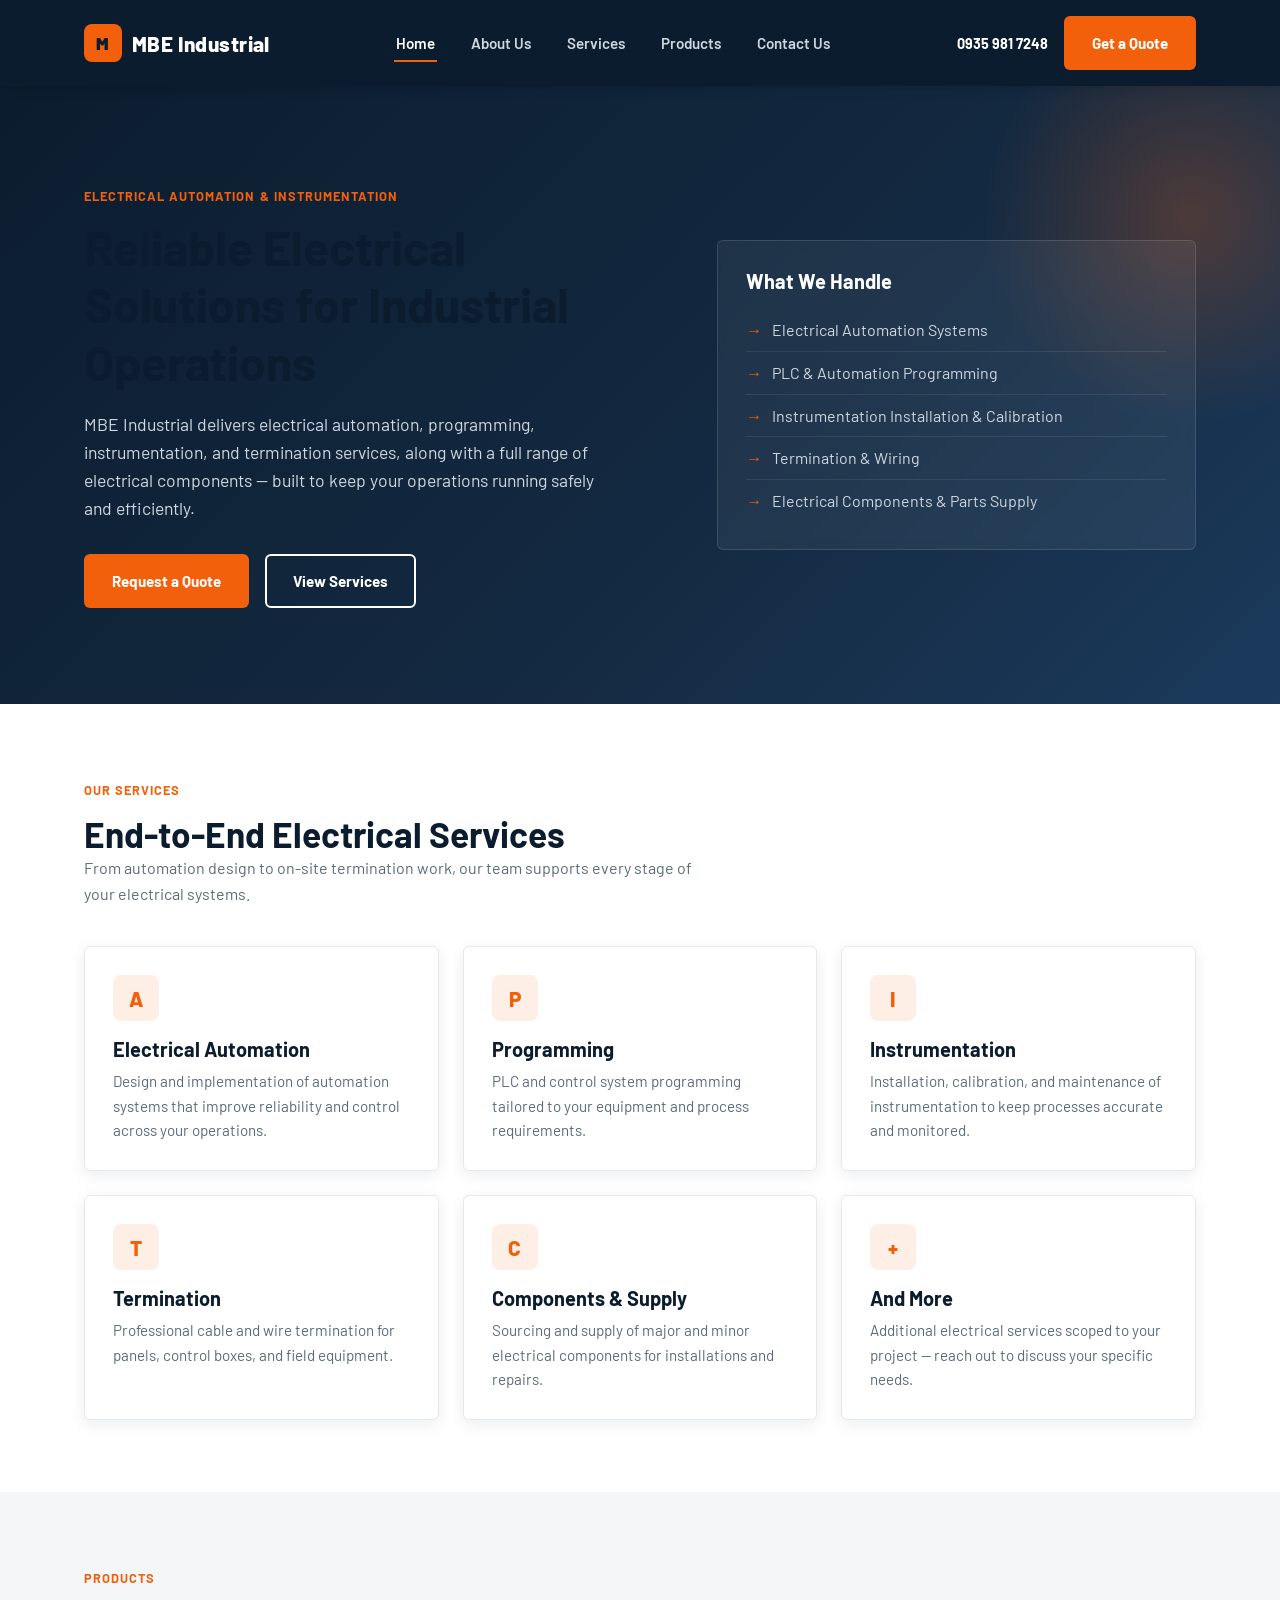
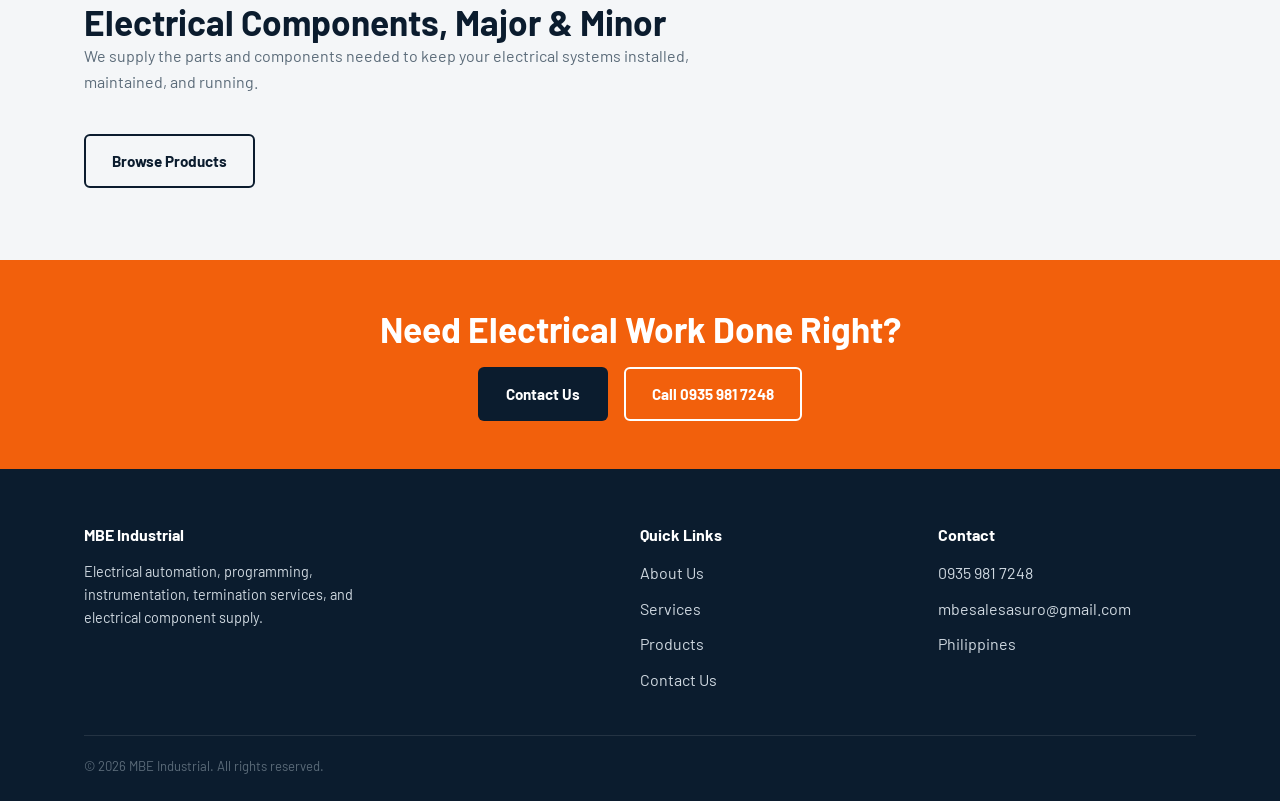
==== index.html @ 0e1dbdff "Initial MBE Industrial site: Home, About, Services, Products, Contact Co-Authored-By: Claude Sonnet " ====
<!DOCTYPE html>
<html lang="en">
<head>
<meta charset="UTF-8" />
<meta name="viewport" content="width=device-width, initial-scale=1.0" />
<title>MBE Industrial | Electrical Automation, Instrumentation &amp; Components</title>
<meta name="description" content="MBE Industrial provides electrical automation, programming, instrumentation, and termination services, plus major and minor electrical components." />
<link rel="preconnect" href="https://fonts.googleapis.com">
<link rel="preconnect" href="https://fonts.gstatic.com" crossorigin>
<link href="https://fonts.googleapis.com/css2?family=Barlow:wght@400;600;700;800&display=swap" rel="stylesheet">
<link rel="stylesheet" href="css/style.css" />
</head>
<body>

<header class="site-header">
  <nav class="nav container">
    <a href="index.html" class="brand">
      <span class="brand__mark">M</span>
      MBE Industrial
    </a>
    <ul class="nav__links">
      <li><a href="index.html">Home</a></li>
      <li><a href="about.html">About Us</a></li>
      <li><a href="services.html">Services</a></li>
      <li><a href="products.html">Products</a></li>
      <li><a href="contact.html">Contact Us</a></li>
    </ul>
    <div class="nav__cta">
      <a href="tel:+639359817248" class="nav__phone">0935 981 7248</a>
      <a href="contact.html" class="btn btn--primary">Get a Quote</a>
      <button class="nav__toggle" aria-label="Toggle menu">
        <span></span><span></span><span></span>
      </button>
    </div>
  </nav>
</header>

<section class="hero">
  <div class="container hero__grid">
    <div>
      <span class="eyebrow">Electrical Automation &amp; Instrumentation</span>
      <h1>Reliable Electrical Solutions for Industrial Operations</h1>
      <p class="lead">MBE Industrial delivers electrical automation, programming, instrumentation, and termination services, along with a full range of electrical components &mdash; built to keep your operations running safely and efficiently.</p>
      <div class="btn-row">
        <a href="contact.html" class="btn btn--primary">Request a Quote</a>
        <a href="services.html" class="btn btn--outline">View Services</a>
      </div>
    </div>
    <div class="hero__panel">
      <h3>What We Handle</h3>
      <ul>
        <li>Electrical Automation Systems</li>
        <li>PLC &amp; Automation Programming</li>
        <li>Instrumentation Installation &amp; Calibration</li>
        <li>Termination &amp; Wiring</li>
        <li>Electrical Components &amp; Parts Supply</li>
      </ul>
    </div>
  </div>
</section>

<section class="section">
  <div class="container">
    <div class="section-head">
      <span class="eyebrow">Our Services</span>
      <h2>End-to-End Electrical Services</h2>
      <p>From automation design to on-site termination work, our team supports every stage of your electrical systems.</p>
    </div>
    <div class="grid grid--3">
      <div class="card">
        <div class="card__icon">A</div>
        <h3>Electrical Automation</h3>
        <p>Design and implementation of automation systems that improve reliability and control across your operations.</p>
      </div>
      <div class="card">
        <div class="card__icon">P</div>
        <h3>Programming</h3>
        <p>PLC and control system programming tailored to your equipment and process requirements.</p>
      </div>
      <div class="card">
        <div class="card__icon">I</div>
        <h3>Instrumentation</h3>
        <p>Installation, calibration, and maintenance of instrumentation to keep processes accurate and monitored.</p>
      </div>
      <div class="card">
        <div class="card__icon">T</div>
        <h3>Termination</h3>
        <p>Professional cable and wire termination for panels, control boxes, and field equipment.</p>
      </div>
      <div class="card">
        <div class="card__icon">C</div>
        <h3>Components &amp; Supply</h3>
        <p>Sourcing and supply of major and minor electrical components for installations and repairs.</p>
      </div>
      <div class="card">
        <div class="card__icon">+</div>
        <h3>And More</h3>
        <p>Additional electrical services scoped to your project &mdash; reach out to discuss your specific needs.</p>
      </div>
    </div>
  </div>
</section>

<section class="section section--muted">
  <div class="container">
    <div class="section-head">
      <span class="eyebrow">Products</span>
      <h2>Electrical Components, Major &amp; Minor</h2>
      <p>We supply the parts and components needed to keep your electrical systems installed, maintained, and running.</p>
    </div>
    <div class="btn-row">
      <a href="products.html" class="btn btn--outline-dark">Browse Products</a>
    </div>
  </div>
</section>

<section class="cta-band">
  <div class="container">
    <h2>Need Electrical Work Done Right?</h2>
    <div class="btn-row">
      <a href="contact.html" class="btn" style="background:var(--navy); color:#fff;">Contact Us</a>
      <a href="tel:+639359817248" class="btn btn--outline">Call 0935 981 7248</a>
    </div>
  </div>
</section>

<footer class="site-footer">
  <div class="container">
    <div class="footer-grid">
      <div>
        <h4>MBE Industrial</h4>
        <p>Electrical automation, programming, instrumentation, termination services, and electrical component supply.</p>
      </div>
      <div>
        <h4>Quick Links</h4>
        <ul>
          <li><a href="about.html">About Us</a></li>
          <li><a href="services.html">Services</a></li>
          <li><a href="products.html">Products</a></li>
          <li><a href="contact.html">Contact Us</a></li>
        </ul>
      </div>
      <div>
        <h4>Contact</h4>
        <ul>
          <li><a href="tel:+639359817248">0935 981 7248</a></li>
          <li><a href="mailto:mbesalesasuro@gmail.com">mbesalesasuro@gmail.com</a></li>
          <li><span>Philippines</span></li>
        </ul>
      </div>
    </div>
    <div class="footer-bottom">
      <span>&copy; <span id="year"></span> MBE Industrial. All rights reserved.</span>
    </div>
  </div>
</footer>

<script src="js/script.js"></script>
</body>
</html>
---- css/style.css ----
/* ============================
   MBE Industrial — Stylesheet
   ============================ */

:root {
  --navy: #0b1c2e;
  --navy-light: #142a42;
  --steel: #5b6b79;
  --steel-light: #cfd8e0;
  --orange: #f2600c;
  --orange-dark: #cc4e05;
  --white: #ffffff;
  --off-white: #f4f6f8;
  --text: #1c2b39;
  --text-muted: #5b6b79;
  --radius: 6px;
  --max-width: 1160px;
  --shadow: 0 4px 16px rgba(11, 28, 46, 0.08);
}

* {
  box-sizing: border-box;
  margin: 0;
  padding: 0;
}

html {
  scroll-behavior: smooth;
}

body {
  font-family: "Barlow", "Segoe UI", Roboto, Helvetica, Arial, sans-serif;
  color: var(--text);
  background: var(--white);
  line-height: 1.6;
}

img {
  max-width: 100%;
  display: block;
}

a {
  color: inherit;
  text-decoration: none;
}

ul {
  list-style: none;
}

.container {
  max-width: var(--max-width);
  margin: 0 auto;
  padding: 0 24px;
}

h1, h2, h3, h4 {
  font-weight: 700;
  line-height: 1.2;
  color: var(--navy);
}

h1 { font-size: clamp(2rem, 4vw, 3rem); }
h2 { font-size: clamp(1.6rem, 3vw, 2.2rem); }
h3 { font-size: 1.25rem; }

.eyebrow {
  display: inline-block;
  color: var(--orange);
  font-weight: 700;
  letter-spacing: 0.08em;
  text-transform: uppercase;
  font-size: 0.8rem;
  margin-bottom: 12px;
}

.section {
  padding: 72px 0;
}

.section--muted {
  background: var(--off-white);
}

.section--navy {
  background: var(--navy);
  color: var(--steel-light);
}

.section--navy h2 {
  color: var(--white);
}

.section-head {
  max-width: 640px;
  margin-bottom: 40px;
}

.section-head p {
  color: var(--text-muted);
}

/* Buttons */
.btn {
  display: inline-flex;
  align-items: center;
  gap: 8px;
  padding: 13px 26px;
  border-radius: var(--radius);
  font-weight: 700;
  font-size: 0.95rem;
  border: 2px solid transparent;
  cursor: pointer;
  transition: transform 0.15s ease, background 0.15s ease, color 0.15s ease, border-color 0.15s ease;
}

.btn:hover {
  transform: translateY(-2px);
}

.btn--primary {
  background: var(--orange);
  color: var(--white);
}

.btn--primary:hover {
  background: var(--orange-dark);
}

.btn--outline {
  background: transparent;
  border-color: var(--white);
  color: var(--white);
}

.btn--outline:hover {
  background: var(--white);
  color: var(--navy);
}

.btn--outline-dark {
  background: transparent;
  border-color: var(--navy);
  color: var(--navy);
}

.btn--outline-dark:hover {
  background: var(--navy);
  color: var(--white);
}

.btn-row {
  display: flex;
  gap: 16px;
  flex-wrap: wrap;
}

/* Header */
.site-header {
  position: sticky;
  top: 0;
  z-index: 100;
  background: var(--navy);
  box-shadow: 0 2px 10px rgba(0,0,0,0.15);
}

.nav {
  display: flex;
  align-items: center;
  justify-content: space-between;
  padding: 16px 24px;
}

.brand {
  display: flex;
  align-items: center;
  gap: 10px;
  color: var(--white);
  font-weight: 800;
  font-size: 1.3rem;
  letter-spacing: 0.02em;
}

.brand__mark {
  width: 38px;
  height: 38px;
  border-radius: 8px;
  background: var(--orange);
  display: flex;
  align-items: center;
  justify-content: center;
  color: var(--navy);
  font-weight: 900;
  font-size: 1.1rem;
}

.nav__links {
  display: flex;
  gap: 32px;
  align-items: center;
}

.nav__links a {
  color: var(--steel-light);
  font-weight: 600;
  font-size: 0.95rem;
  padding: 8px 2px;
  border-bottom: 2px solid transparent;
  transition: color 0.15s ease, border-color 0.15s ease;
}

.nav__links a:hover,
.nav__links a.is-active {
  color: var(--white);
  border-color: var(--orange);
}

.nav__cta {
  display: flex;
  align-items: center;
  gap: 16px;
}

.nav__phone {
  display: flex;
  align-items: center;
  gap: 8px;
  color: var(--white);
  font-weight: 700;
  font-size: 0.9rem;
}

.nav__toggle {
  display: none;
  flex-direction: column;
  gap: 5px;
  background: none;
  border: none;
  cursor: pointer;
  padding: 6px;
}

.nav__toggle span {
  width: 24px;
  height: 2px;
  background: var(--white);
}

/* Hero */
.hero {
  background: linear-gradient(135deg, var(--navy) 0%, var(--navy-light) 60%, #1b3a5c 100%);
  color: var(--white);
  padding: 96px 0;
  position: relative;
  overflow: hidden;
}

.hero::after {
  content: "";
  position: absolute;
  right: -120px;
  top: -80px;
  width: 420px;
  height: 420px;
  border-radius: 50%;
  background: radial-gradient(circle, rgba(242,96,12,0.25) 0%, rgba(242,96,12,0) 70%);
}

.hero__grid {
  display: grid;
  grid-template-columns: 1.1fr 0.9fr;
  gap: 48px;
  align-items: center;
  position: relative;
  z-index: 1;
}

.hero p.lead {
  color: var(--steel-light);
  font-size: 1.1rem;
  max-width: 520px;
  margin: 18px 0 32px;
}

.hero__panel {
  background: rgba(255,255,255,0.06);
  border: 1px solid rgba(255,255,255,0.12);
  border-radius: var(--radius);
  padding: 28px;
  backdrop-filter: blur(4px);
}

.hero__panel h3 {
  color: var(--white);
  margin-bottom: 16px;
}

.hero__panel ul li {
  display: flex;
  align-items: baseline;
  gap: 10px;
  padding: 8px 0;
  border-bottom: 1px solid rgba(255,255,255,0.08);
  color: var(--steel-light);
}

.hero__panel ul li:last-child {
  border-bottom: none;
}

.hero__panel ul li::before {
  content: "\2192";
  color: var(--orange);
  font-weight: 700;
}

/* Cards */
.grid {
  display: grid;
  gap: 24px;
}

.grid--3 {
  grid-template-columns: repeat(3, 1fr);
}

.grid--2 {
  grid-template-columns: repeat(2, 1fr);
}

.card {
  background: var(--white);
  border: 1px solid #e4e9ee;
  border-radius: var(--radius);
  padding: 28px;
  box-shadow: var(--shadow);
  transition: transform 0.15s ease, box-shadow 0.15s ease;
}

.card:hover {
  transform: translateY(-4px);
  box-shadow: 0 10px 24px rgba(11,28,46,0.12);
}

.card__icon {
  width: 46px;
  height: 46px;
  border-radius: 8px;
  background: rgba(242,96,12,0.1);
  color: var(--orange);
  display: flex;
  align-items: center;
  justify-content: center;
  font-size: 1.3rem;
  margin-bottom: 16px;
  font-weight: 800;
}

.card p {
  color: var(--text-muted);
  font-size: 0.95rem;
  margin-top: 8px;
}

/* Page header (interior pages) */
.page-header {
  background: var(--navy);
  color: var(--white);
  padding: 64px 0 48px;
}

.page-header p {
  color: var(--steel-light);
  max-width: 620px;
  margin-top: 12px;
}

.breadcrumb {
  color: var(--steel-light);
  font-size: 0.85rem;
  margin-bottom: 14px;
}

.breadcrumb span {
  color: var(--orange);
}

/* About page */
.stats {
  display: grid;
  grid-template-columns: repeat(4, 1fr);
  gap: 20px;
  margin-top: 40px;
}

.stat {
  text-align: center;
  padding: 20px 12px;
  background: var(--white);
  border-radius: var(--radius);
  border: 1px solid #e4e9ee;
}

.stat strong {
  display: block;
  font-size: 1.8rem;
  color: var(--orange);
}

.stat span {
  color: var(--text-muted);
  font-size: 0.85rem;
}

.values-list li {
  display: flex;
  gap: 14px;
  padding: 16px 0;
  border-bottom: 1px solid #e4e9ee;
}

.values-list li:last-child {
  border-bottom: none;
}

.values-list .num {
  color: var(--orange);
  font-weight: 800;
  font-size: 1.1rem;
  min-width: 32px;
}

/* Products */
.product-list li {
  padding: 12px 0 12px 28px;
  position: relative;
  border-bottom: 1px solid #e4e9ee;
  color: var(--text);
}

.product-list li:last-child {
  border-bottom: none;
}

.product-list li::before {
  content: "\2713";
  position: absolute;
  left: 0;
  color: var(--orange);
  font-weight: 800;
}

/* Contact */
.contact-grid {
  display: grid;
  grid-template-columns: 1fr 1fr;
  gap: 32px;
}

.contact-card {
  background: var(--white);
  border: 1px solid #e4e9ee;
  border-radius: var(--radius);
  padding: 32px;
  box-shadow: var(--shadow);
}

.contact-item {
  display: flex;
  gap: 16px;
  align-items: flex-start;
  padding: 18px 0;
  border-bottom: 1px solid #e4e9ee;
}

.contact-item:last-child {
  border-bottom: none;
}

.contact-item__icon {
  width: 42px;
  height: 42px;
  border-radius: 8px;
  background: rgba(242,96,12,0.1);
  color: var(--orange);
  display: flex;
  align-items: center;
  justify-content: center;
  font-weight: 800;
  flex-shrink: 0;
}

.contact-item strong {
  display: block;
  color: var(--navy);
  font-size: 0.95rem;
}

.contact-item a,
.contact-item span {
  color: var(--text-muted);
  font-size: 0.95rem;
}

.contact-item a:hover {
  color: var(--orange);
}

/* CTA band */
.cta-band {
  background: var(--orange);
  color: var(--white);
  padding: 48px 0;
  text-align: center;
}

.cta-band h2 {
  color: var(--white);
  margin-bottom: 16px;
}

.cta-band .btn-row {
  justify-content: center;
}

.cta-band .btn--outline {
  border-color: var(--white);
}

/* Footer */
.site-footer {
  background: var(--navy);
  color: var(--steel-light);
  padding: 56px 0 24px;
}

.footer-grid {
  display: grid;
  grid-template-columns: 2fr 1fr 1fr;
  gap: 40px;
  padding-bottom: 32px;
  border-bottom: 1px solid rgba(255,255,255,0.1);
}

.footer-grid h4 {
  color: var(--white);
  margin-bottom: 16px;
  font-size: 1rem;
}

.footer-grid p {
  font-size: 0.9rem;
  max-width: 320px;
}

.footer-grid ul li {
  margin-bottom: 10px;
}

.footer-grid ul li a:hover {
  color: var(--orange);
}

.footer-bottom {
  padding-top: 20px;
  display: flex;
  justify-content: space-between;
  flex-wrap: wrap;
  gap: 8px;
  font-size: 0.82rem;
  color: var(--steel);
}

/* Responsive */
@media (max-width: 900px) {
  .hero__grid,
  .contact-grid {
    grid-template-columns: 1fr;
  }

  .grid--3 {
    grid-template-columns: repeat(2, 1fr);
  }

  .footer-grid {
    grid-template-columns: 1fr;
  }

  .stats {
    grid-template-columns: repeat(2, 1fr);
  }
}

@media (max-width: 720px) {
  .nav__links,
  .nav__cta .nav__phone {
    display: none;
  }

  .nav__links.is-open {
    display: flex;
    flex-direction: column;
    position: absolute;
    top: 100%;
    left: 0;
    right: 0;
    background: var(--navy);
    padding: 20px 24px;
    gap: 16px;
    box-shadow: 0 8px 16px rgba(0,0,0,0.2);
  }

  .nav__toggle {
    display: flex;
  }

  .grid--3 {
    grid-template-columns: 1fr;
  }

  .stats {
    grid-template-columns: repeat(2, 1fr);
  }
}
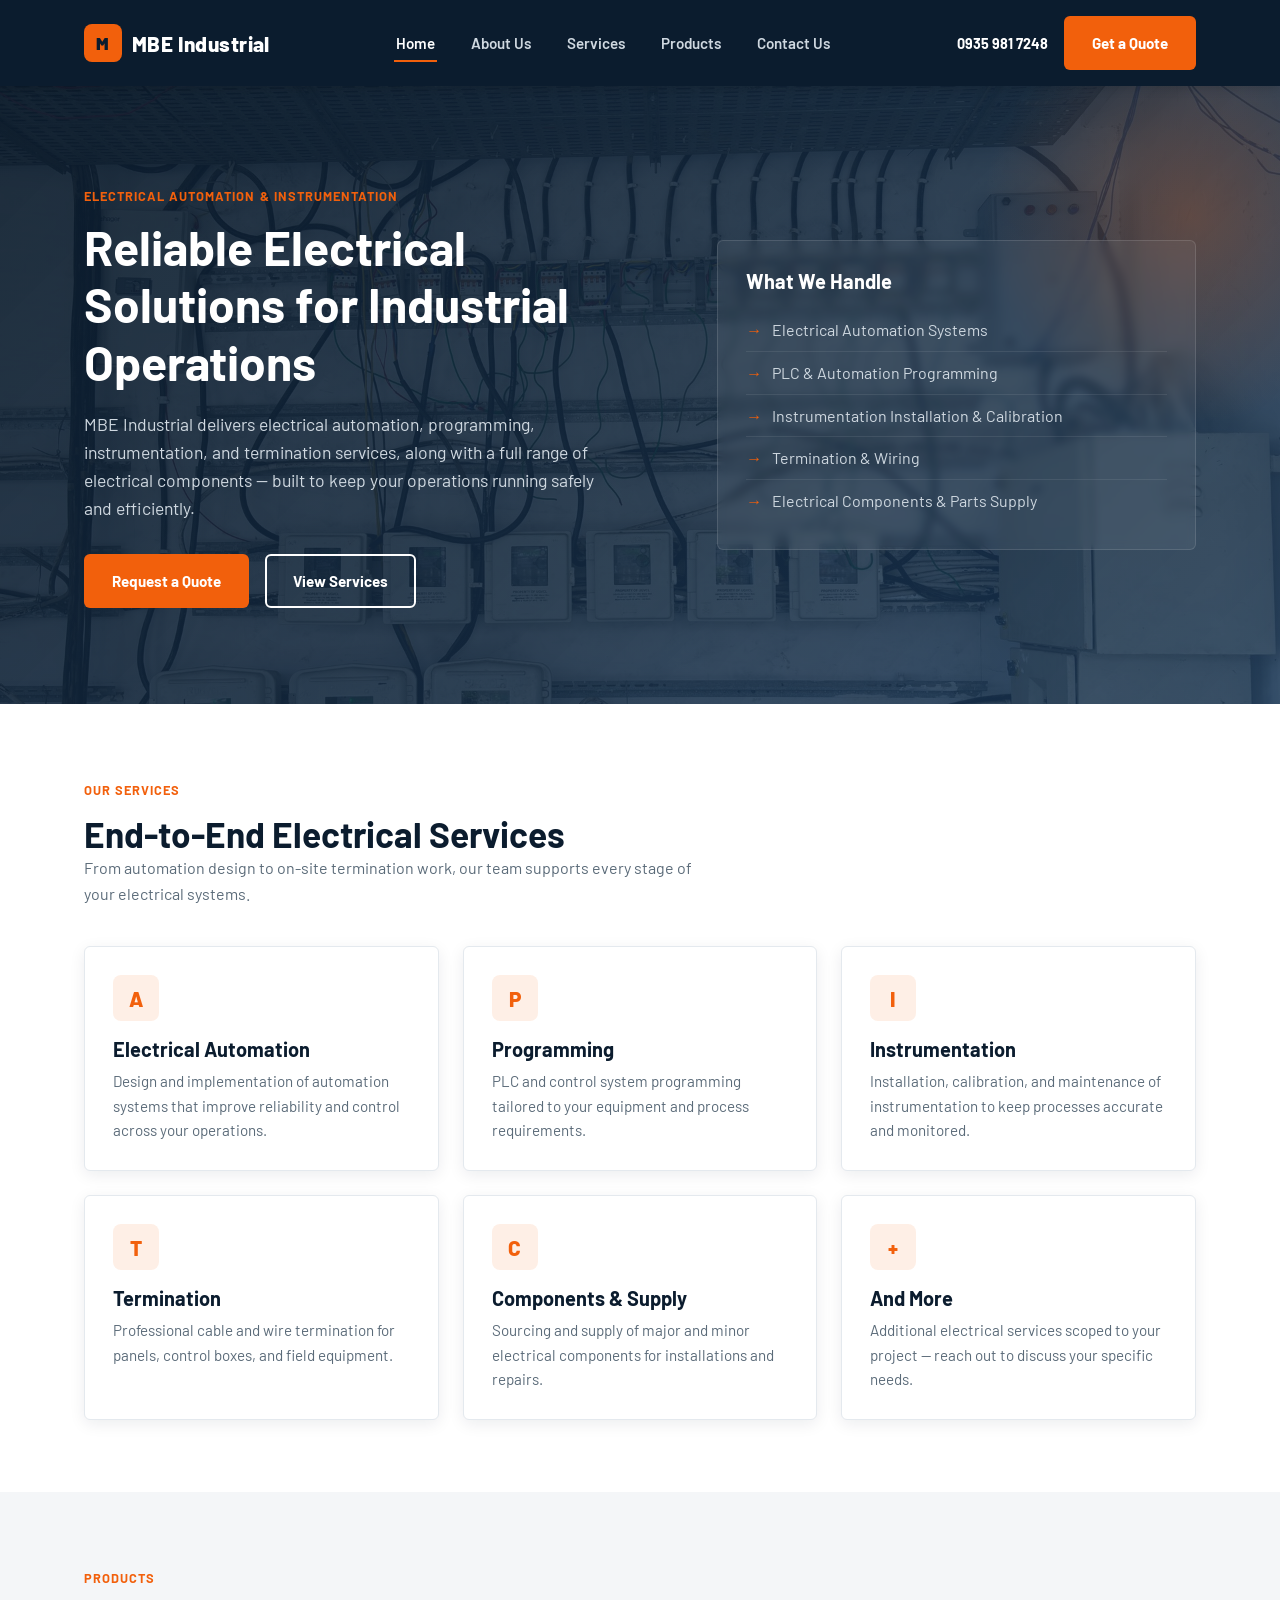
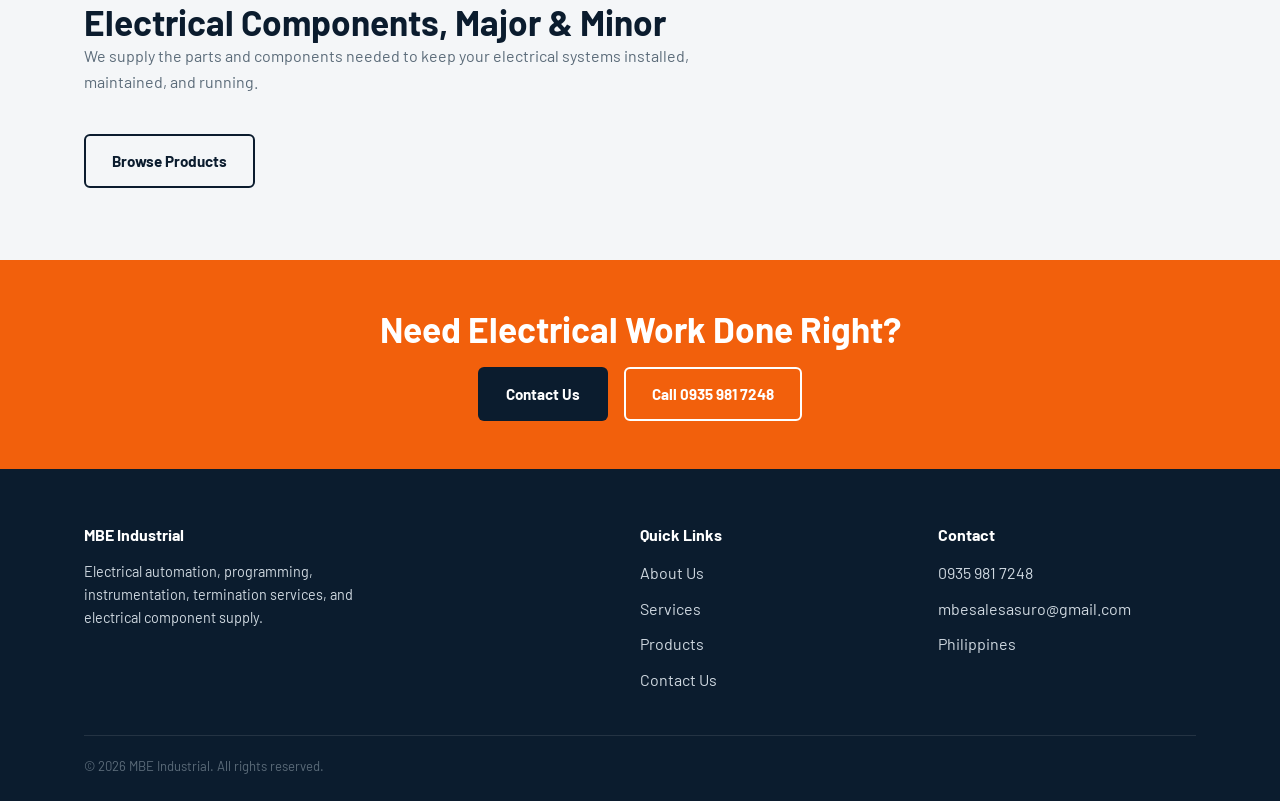
==== commit cfd345d8: "Add cache-busting query params to CSS/JS asset links Co-Authored-By: Claude Sonnet 5 <noreply@anthro" ====
--- a/index.html
+++ b/index.html
@@ -8,7 +8,7 @@
 <link rel="preconnect" href="https://fonts.googleapis.com">
 <link rel="preconnect" href="https://fonts.gstatic.com" crossorigin>
 <link href="https://fonts.googleapis.com/css2?family=Barlow:wght@400;600;700;800&display=swap" rel="stylesheet">
-<link rel="stylesheet" href="css/style.css" />
+<link rel="stylesheet" href="css/style.css?v=2" />
 </head>
 <body>
 
@@ -155,6 +155,6 @@
   </div>
 </footer>
 
-<script src="js/script.js"></script>
+<script src="js/script.js?v=2"></script>
 </body>
 </html>
--- a/css/style.css
+++ b/css/style.css
@@ -249,7 +249,11 @@
 
 /* Hero */
 .hero {
-  background: linear-gradient(135deg, var(--navy) 0%, var(--navy-light) 60%, #1b3a5c 100%);
+  background:
+    linear-gradient(135deg, rgba(11,28,46,0.92) 0%, rgba(20,42,66,0.88) 55%, rgba(27,58,92,0.82) 100%),
+    url("../images/hero-electrical.jpg");
+  background-size: cover;
+  background-position: center;
   color: var(--white);
   padding: 96px 0;
   position: relative;
@@ -276,6 +280,10 @@
   z-index: 1;
 }
 
+.hero h1 {
+  color: var(--white);
+}
+
 .hero p.lead {
   color: var(--steel-light);
   font-size: 1.1rem;
@@ -368,6 +376,10 @@
   background: var(--navy);
   color: var(--white);
   padding: 64px 0 48px;
+}
+
+.page-header h1 {
+  color: var(--white);
 }
 
 .page-header p {
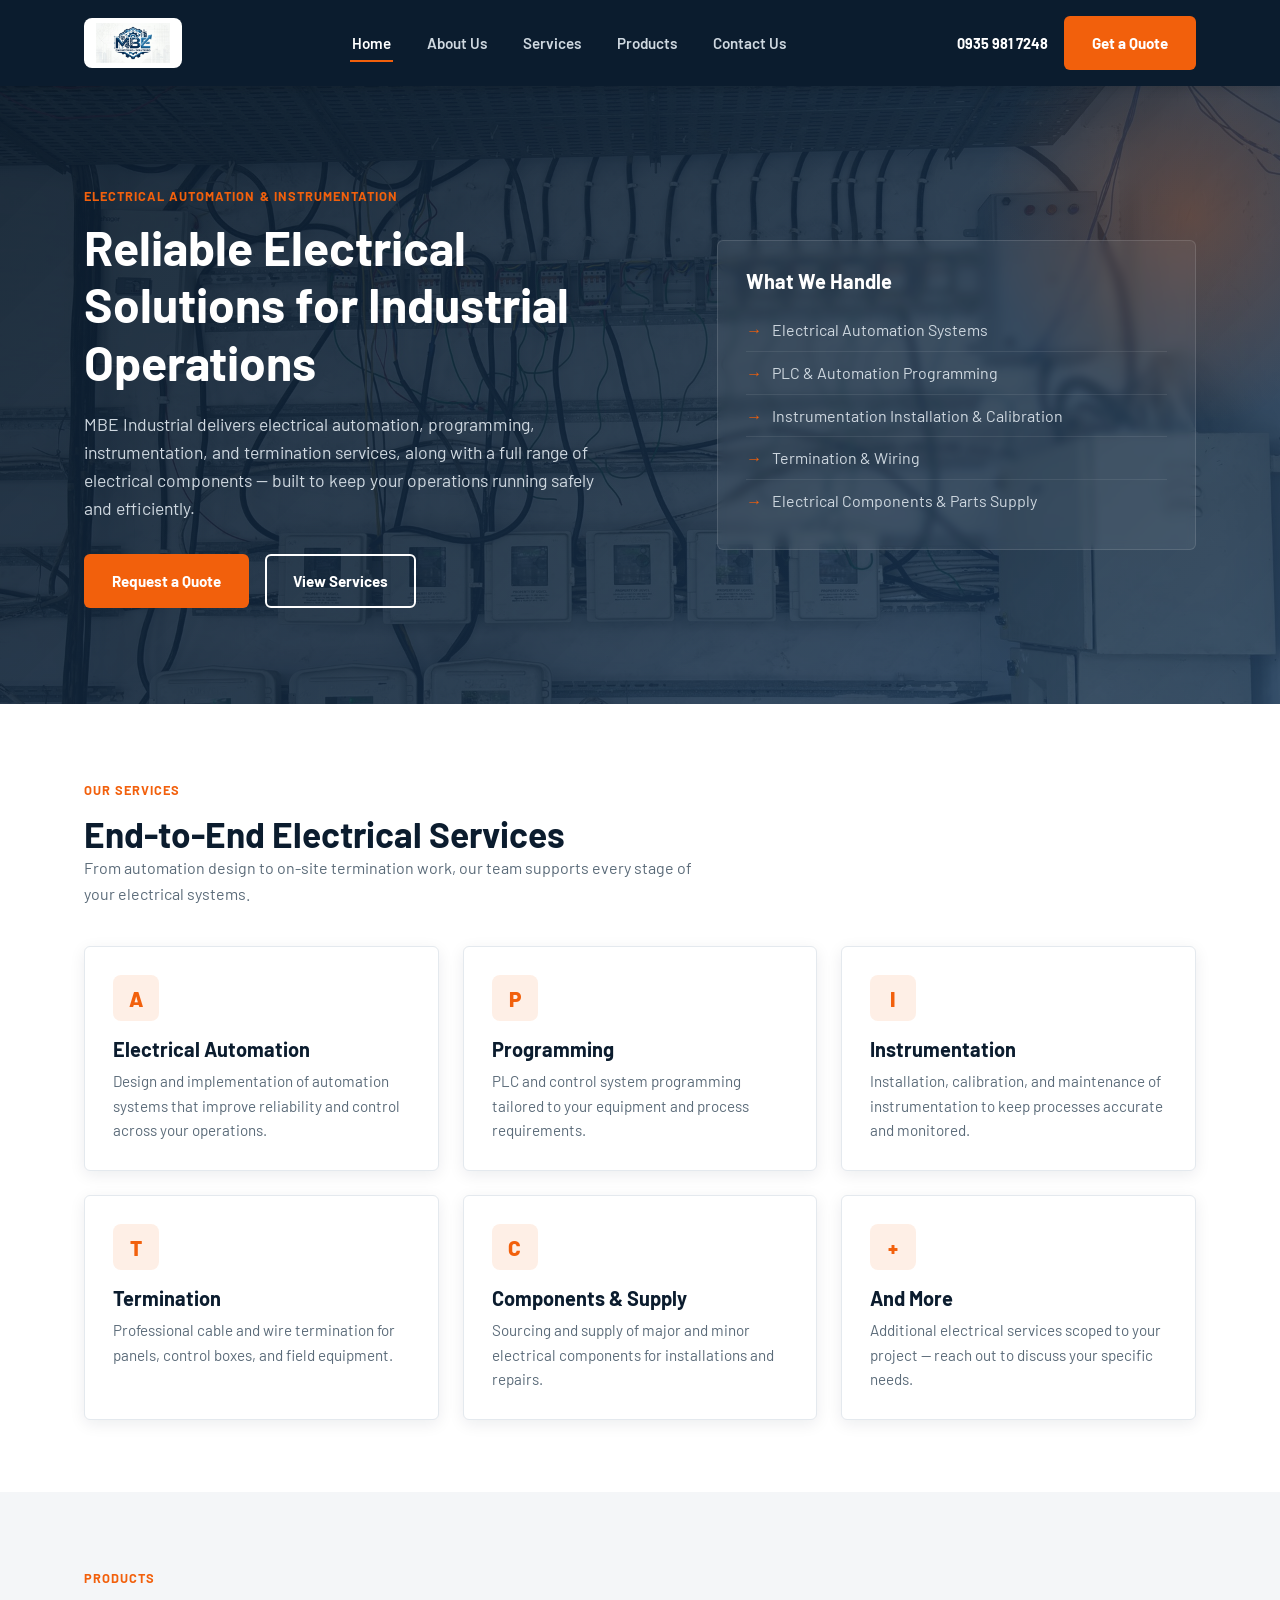
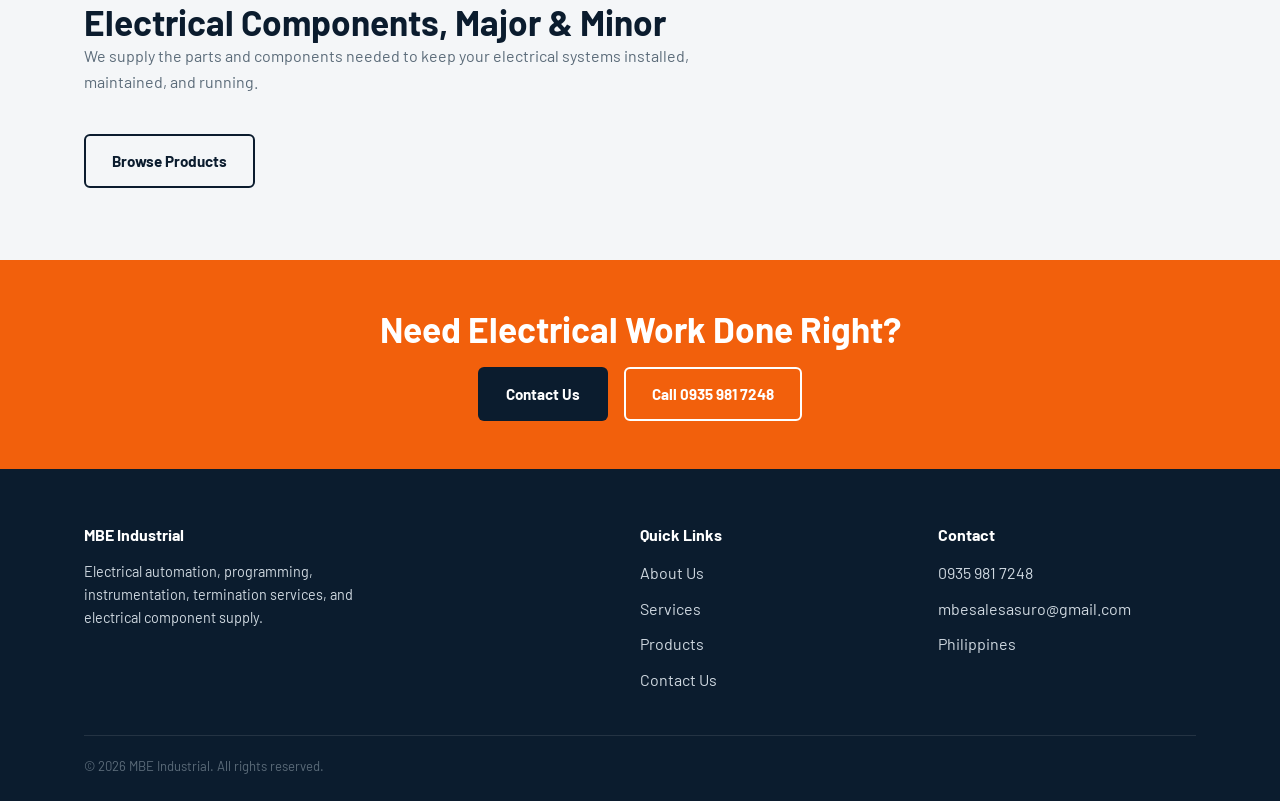
==== commit 6bb9a00e: "Add MBE logo (PNG) to header and favicon across all pages Co-Authored-By: Claude Sonnet 5 <noreply@a" ====
--- a/index.html
+++ b/index.html
@@ -8,6 +8,7 @@
 <link rel="preconnect" href="https://fonts.googleapis.com">
 <link rel="preconnect" href="https://fonts.gstatic.com" crossorigin>
 <link href="https://fonts.googleapis.com/css2?family=Barlow:wght@400;600;700;800&display=swap" rel="stylesheet">
+<link rel="icon" href="images/logo.png" type="image/png" />
 <link rel="stylesheet" href="css/style.css?v=2" />
 </head>
 <body>
@@ -15,8 +16,9 @@
 <header class="site-header">
   <nav class="nav container">
     <a href="index.html" class="brand">
-      <span class="brand__mark">M</span>
-      MBE Industrial
+      <span class="brand__logo-wrap">
+        <img src="images/logo-header.png" alt="MBE Industrial - Engineering Solutions" class="brand__logo" />
+      </span>
     </a>
     <ul class="nav__links">
       <li><a href="index.html">Home</a></li>
--- a/css/style.css
+++ b/css/style.css
@@ -182,17 +182,18 @@
   letter-spacing: 0.02em;
 }
 
-.brand__mark {
-  width: 38px;
-  height: 38px;
+.brand__logo-wrap {
+  background: var(--white);
   border-radius: 8px;
-  background: var(--orange);
-  display: flex;
-  align-items: center;
-  justify-content: center;
-  color: var(--navy);
-  font-weight: 900;
-  font-size: 1.1rem;
+  padding: 5px 12px;
+  display: flex;
+  align-items: center;
+}
+
+.brand__logo {
+  height: 40px;
+  width: auto;
+  display: block;
 }
 
 .nav__links {
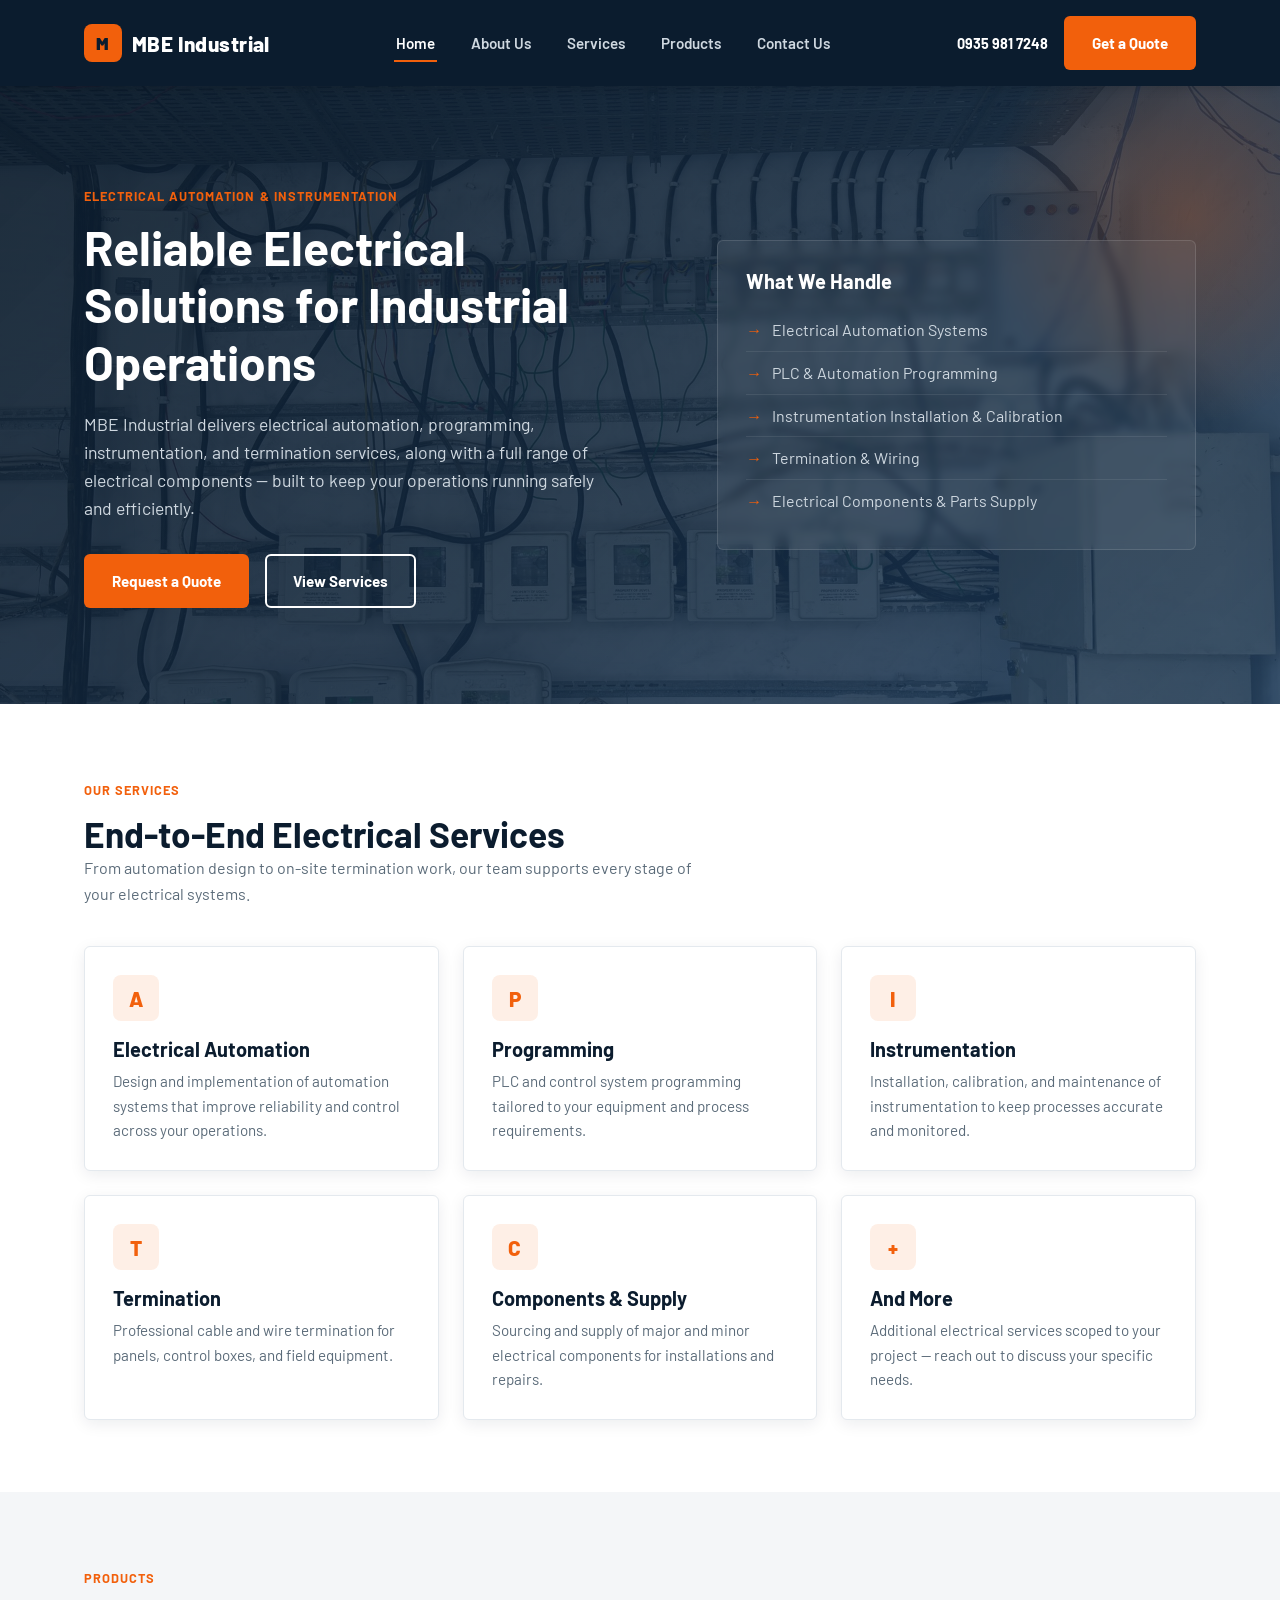
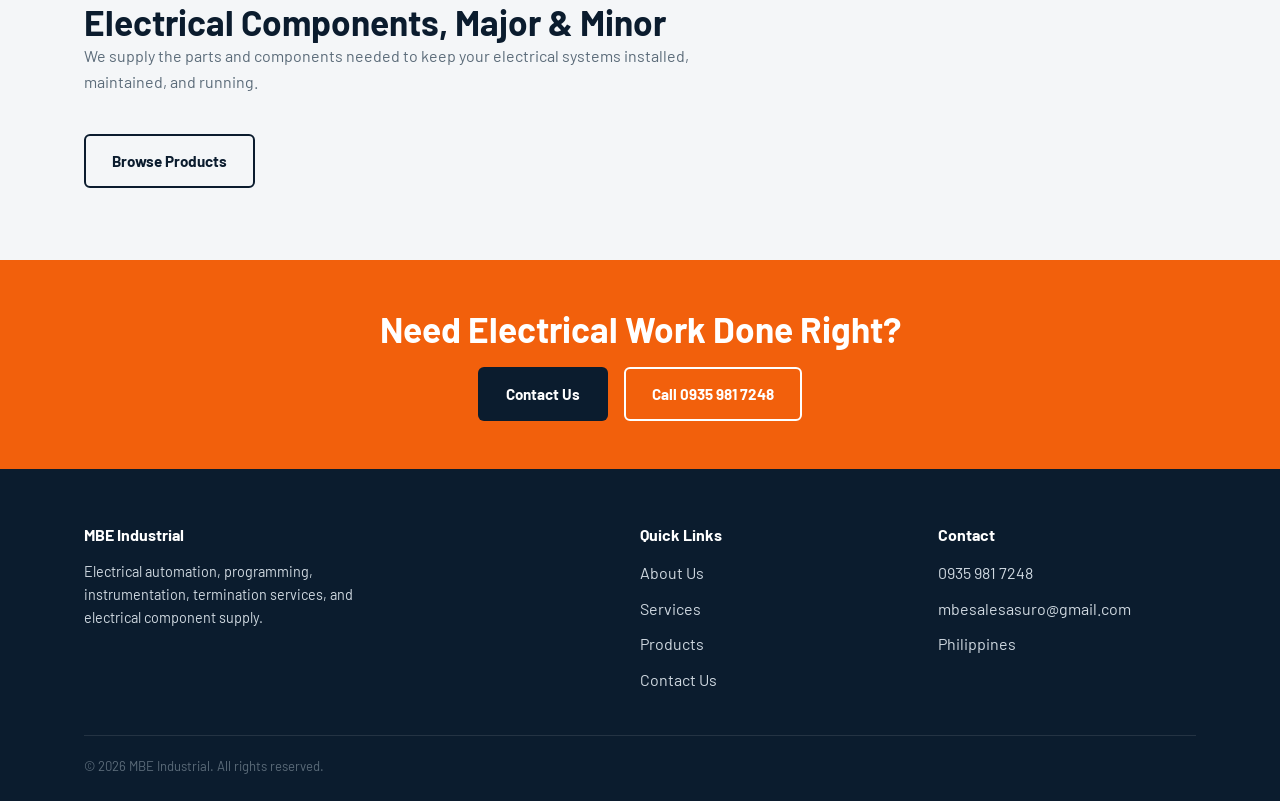
==== commit 0f3f341c: "Revert "Add MBE logo (PNG) to header and favicon across all pages" This reverts commit 6bb9a00e27428" ====
--- a/index.html
+++ b/index.html
@@ -8,7 +8,6 @@
 <link rel="preconnect" href="https://fonts.googleapis.com">
 <link rel="preconnect" href="https://fonts.gstatic.com" crossorigin>
 <link href="https://fonts.googleapis.com/css2?family=Barlow:wght@400;600;700;800&display=swap" rel="stylesheet">
-<link rel="icon" href="images/logo.png" type="image/png" />
 <link rel="stylesheet" href="css/style.css?v=2" />
 </head>
 <body>
@@ -16,9 +15,8 @@
 <header class="site-header">
   <nav class="nav container">
     <a href="index.html" class="brand">
-      <span class="brand__logo-wrap">
-        <img src="images/logo-header.png" alt="MBE Industrial - Engineering Solutions" class="brand__logo" />
-      </span>
+      <span class="brand__mark">M</span>
+      MBE Industrial
     </a>
     <ul class="nav__links">
       <li><a href="index.html">Home</a></li>
--- a/css/style.css
+++ b/css/style.css
@@ -182,18 +182,17 @@
   letter-spacing: 0.02em;
 }
 
-.brand__logo-wrap {
-  background: var(--white);
+.brand__mark {
+  width: 38px;
+  height: 38px;
   border-radius: 8px;
-  padding: 5px 12px;
-  display: flex;
-  align-items: center;
-}
-
-.brand__logo {
-  height: 40px;
-  width: auto;
-  display: block;
+  background: var(--orange);
+  display: flex;
+  align-items: center;
+  justify-content: center;
+  color: var(--navy);
+  font-weight: 900;
+  font-size: 1.1rem;
 }
 
 .nav__links {
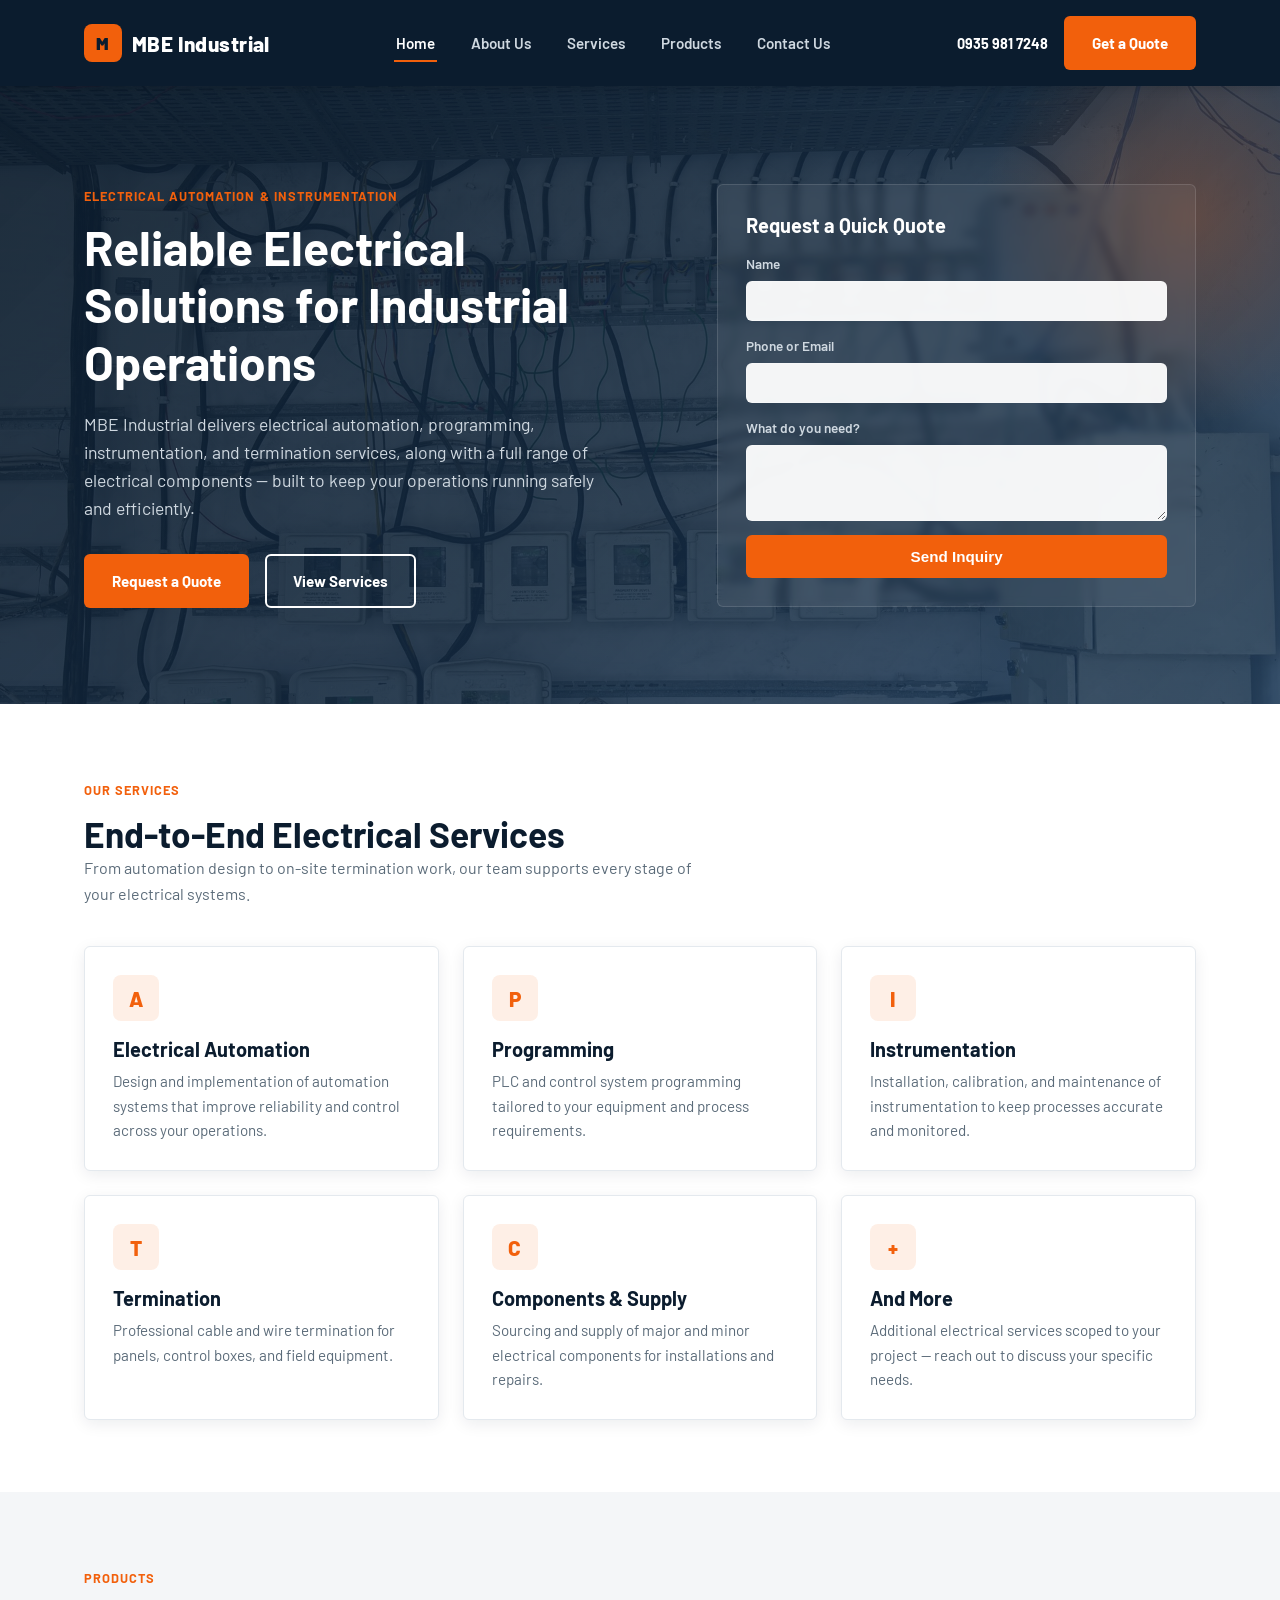
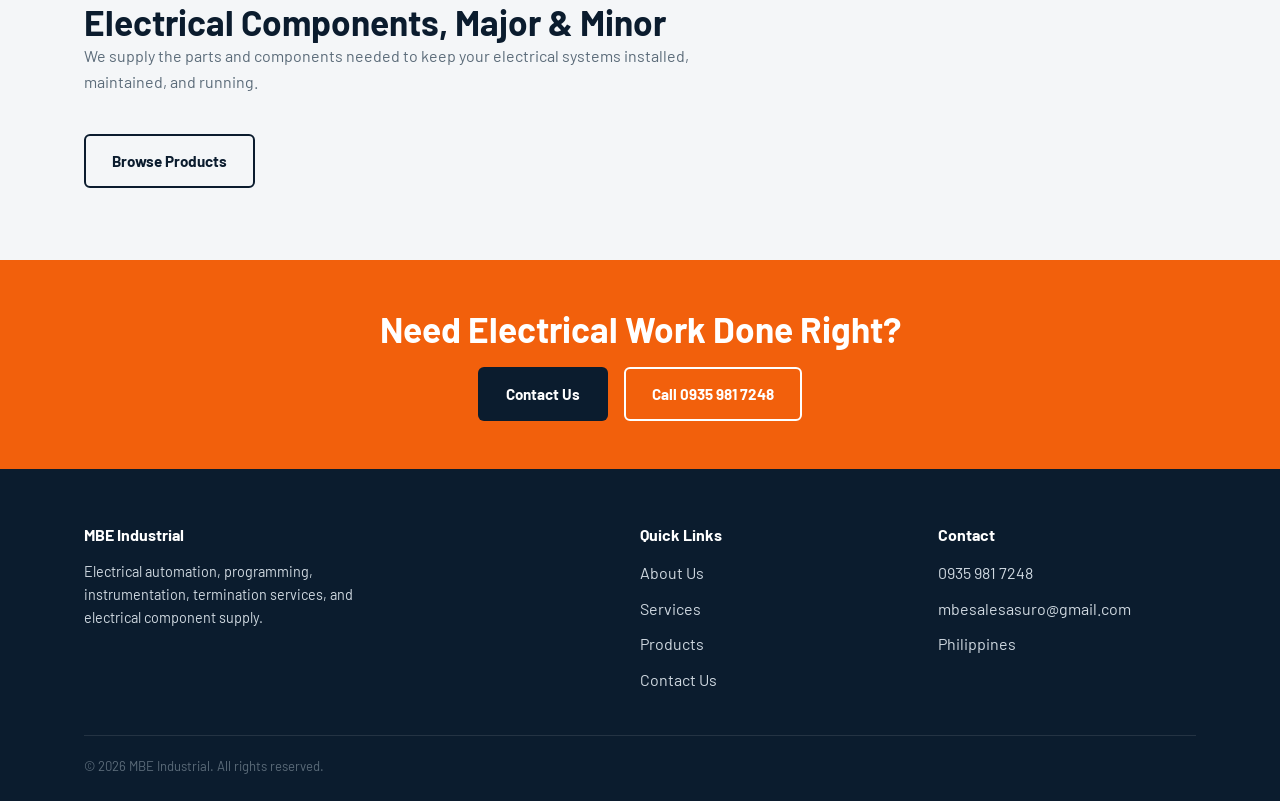
==== commit f2d0b841: "Replace hero 'What We Handle' list with a quick quote request form Submits via mailto: to mbesalesas" ====
--- a/index.html
+++ b/index.html
@@ -8,7 +8,7 @@
 <link rel="preconnect" href="https://fonts.googleapis.com">
 <link rel="preconnect" href="https://fonts.gstatic.com" crossorigin>
 <link href="https://fonts.googleapis.com/css2?family=Barlow:wght@400;600;700;800&display=swap" rel="stylesheet">
-<link rel="stylesheet" href="css/style.css?v=2" />
+<link rel="stylesheet" href="css/style.css?v=3" />
 </head>
 <body>
 
@@ -47,14 +47,22 @@
       </div>
     </div>
     <div class="hero__panel">
-      <h3>What We Handle</h3>
-      <ul>
-        <li>Electrical Automation Systems</li>
-        <li>PLC &amp; Automation Programming</li>
-        <li>Instrumentation Installation &amp; Calibration</li>
-        <li>Termination &amp; Wiring</li>
-        <li>Electrical Components &amp; Parts Supply</li>
-      </ul>
+      <h3>Request a Quick Quote</h3>
+      <form class="quote-form" id="quoteForm">
+        <div class="form-field">
+          <label for="qf-name">Name</label>
+          <input type="text" id="qf-name" name="name" required />
+        </div>
+        <div class="form-field">
+          <label for="qf-contact">Phone or Email</label>
+          <input type="text" id="qf-contact" name="contact" required />
+        </div>
+        <div class="form-field">
+          <label for="qf-message">What do you need?</label>
+          <textarea id="qf-message" name="message" rows="3" required></textarea>
+        </div>
+        <button type="submit" class="btn btn--primary quote-form__submit">Send Inquiry</button>
+      </form>
     </div>
   </div>
 </section>
@@ -155,6 +163,6 @@
   </div>
 </footer>
 
-<script src="js/script.js?v=2"></script>
+<script src="js/script.js?v=3"></script>
 </body>
 </html>
--- a/css/style.css
+++ b/css/style.css
@@ -323,6 +323,48 @@
   font-weight: 700;
 }
 
+.quote-form {
+  display: flex;
+  flex-direction: column;
+  gap: 14px;
+}
+
+.form-field {
+  display: flex;
+  flex-direction: column;
+  gap: 6px;
+}
+
+.form-field label {
+  font-size: 0.85rem;
+  font-weight: 600;
+  color: var(--steel-light);
+}
+
+.form-field input,
+.form-field textarea {
+  background: rgba(255, 255, 255, 0.95);
+  border: 1px solid rgba(255, 255, 255, 0.2);
+  border-radius: var(--radius);
+  padding: 10px 12px;
+  font-family: inherit;
+  font-size: 0.95rem;
+  color: var(--text);
+  resize: vertical;
+}
+
+.form-field input:focus,
+.form-field textarea:focus {
+  outline: 2px solid var(--orange);
+  outline-offset: 1px;
+}
+
+.quote-form__submit {
+  width: 100%;
+  justify-content: center;
+  border: none;
+}
+
 /* Cards */
 .grid {
   display: grid;
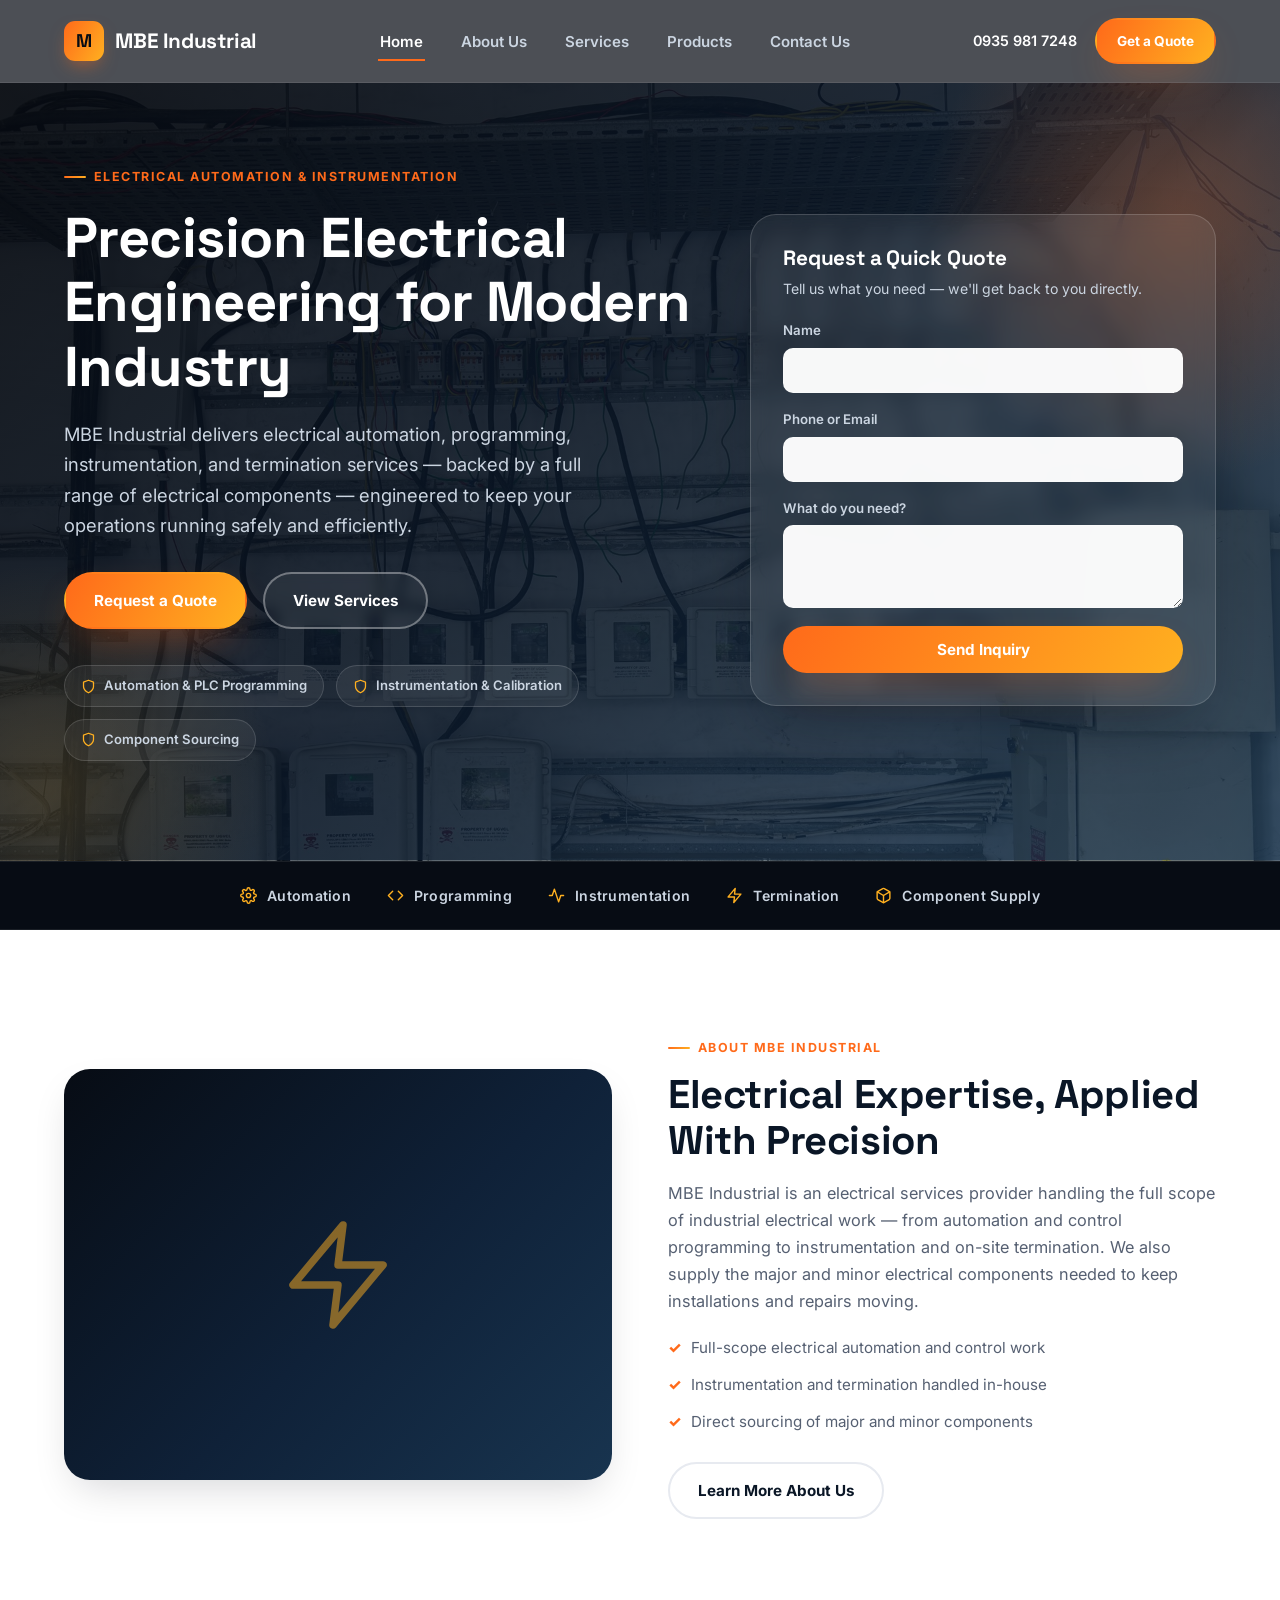
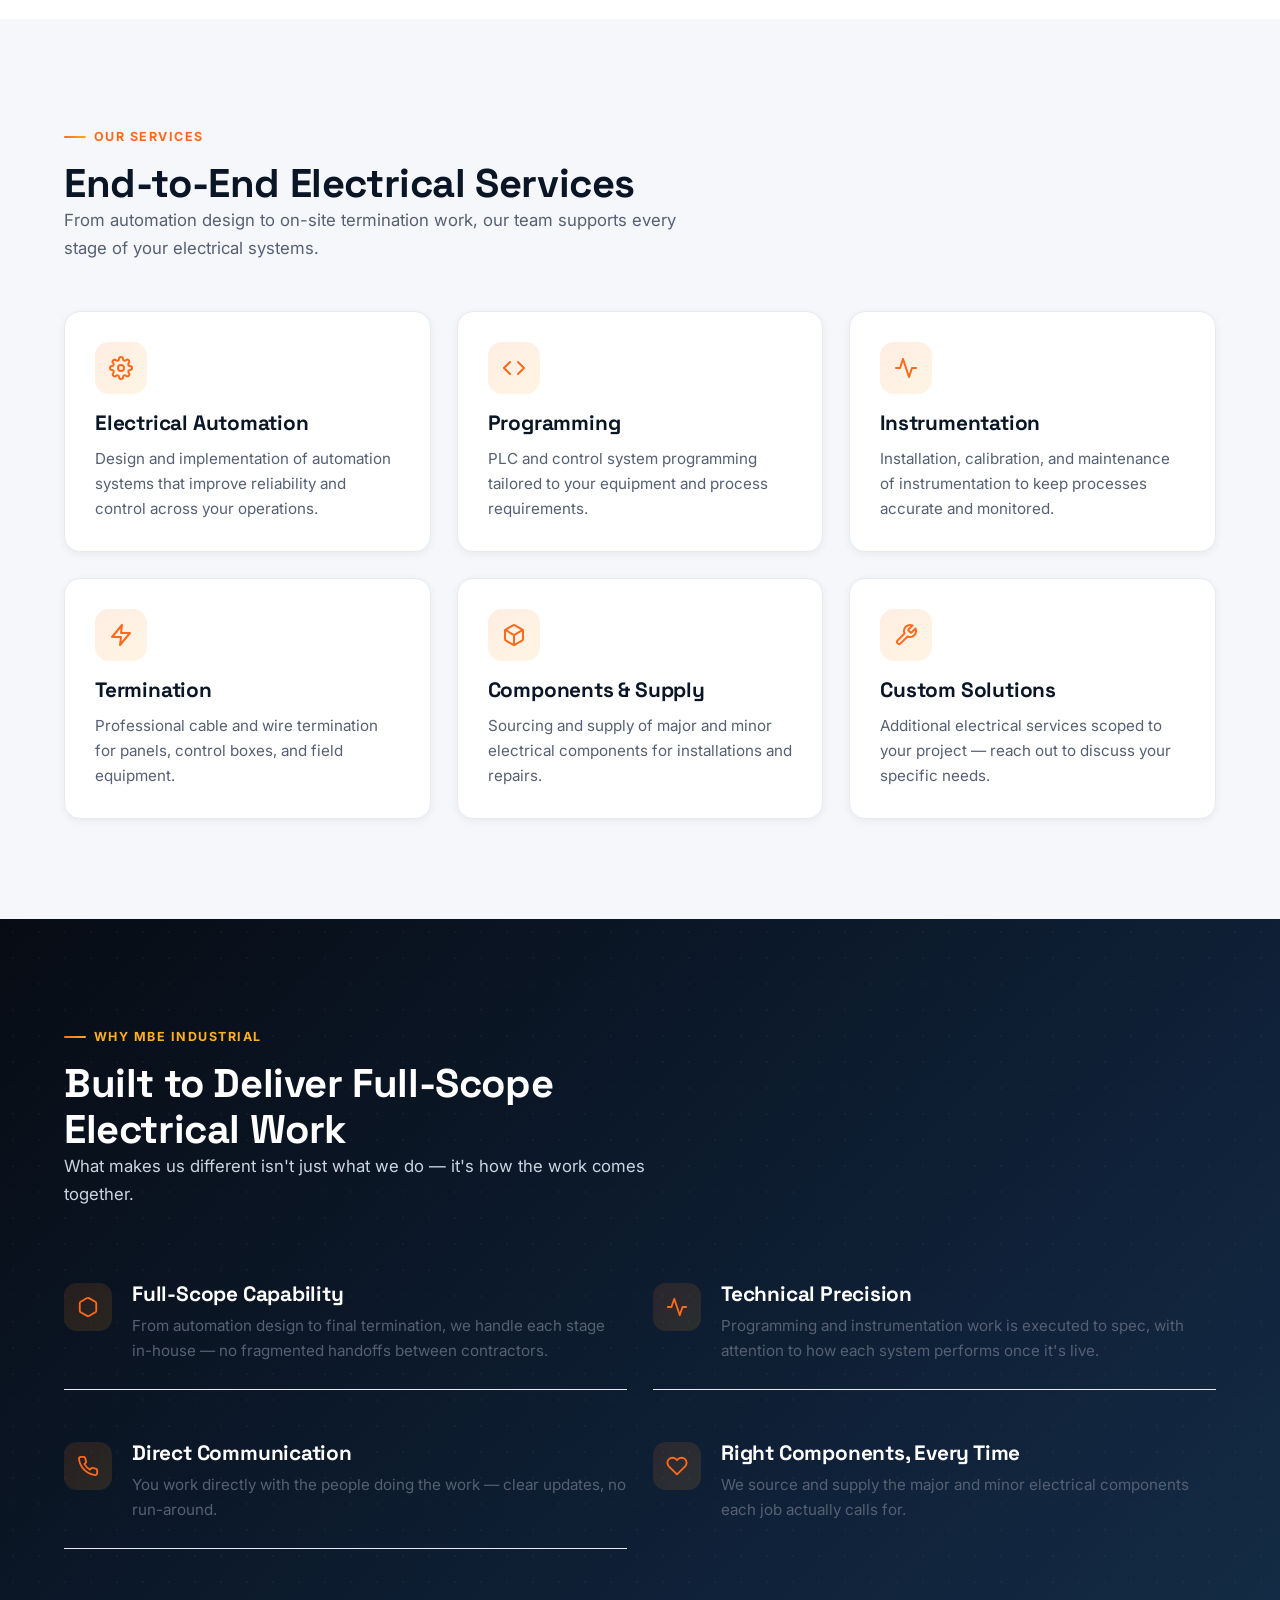
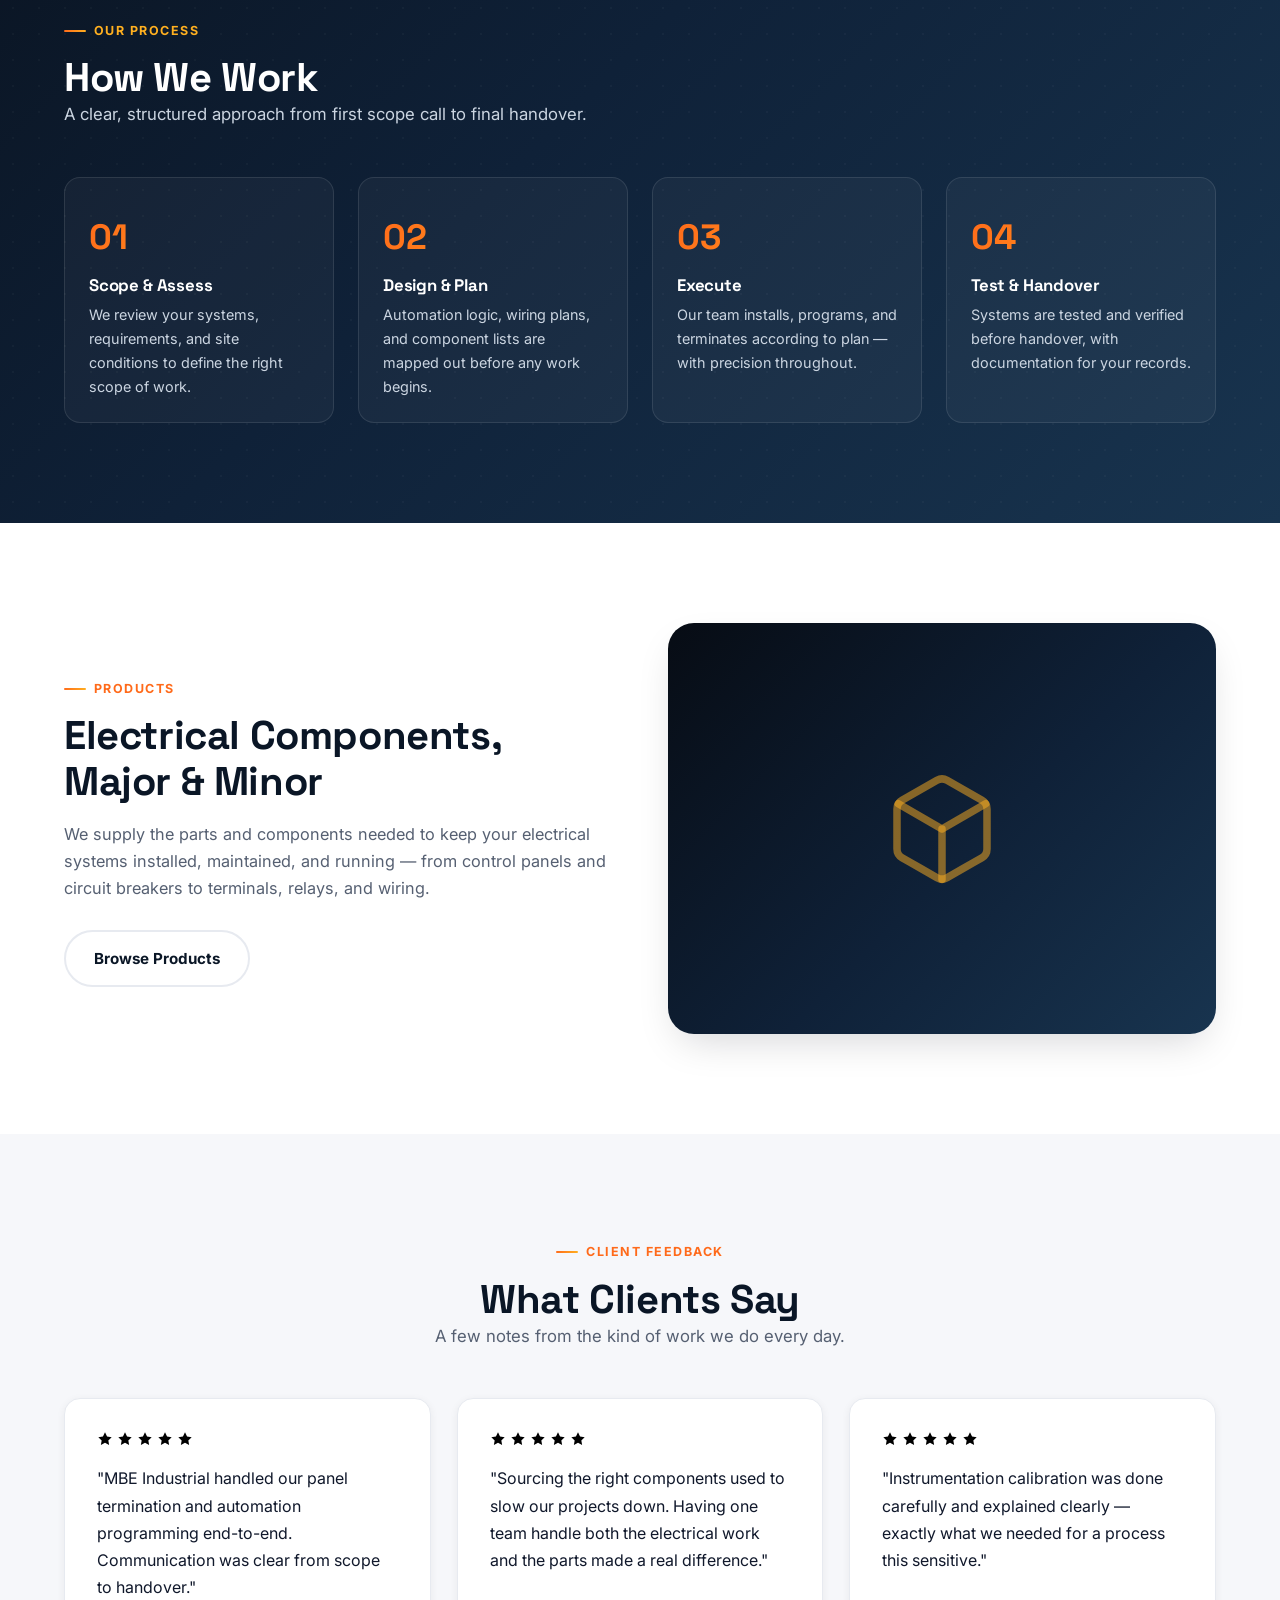
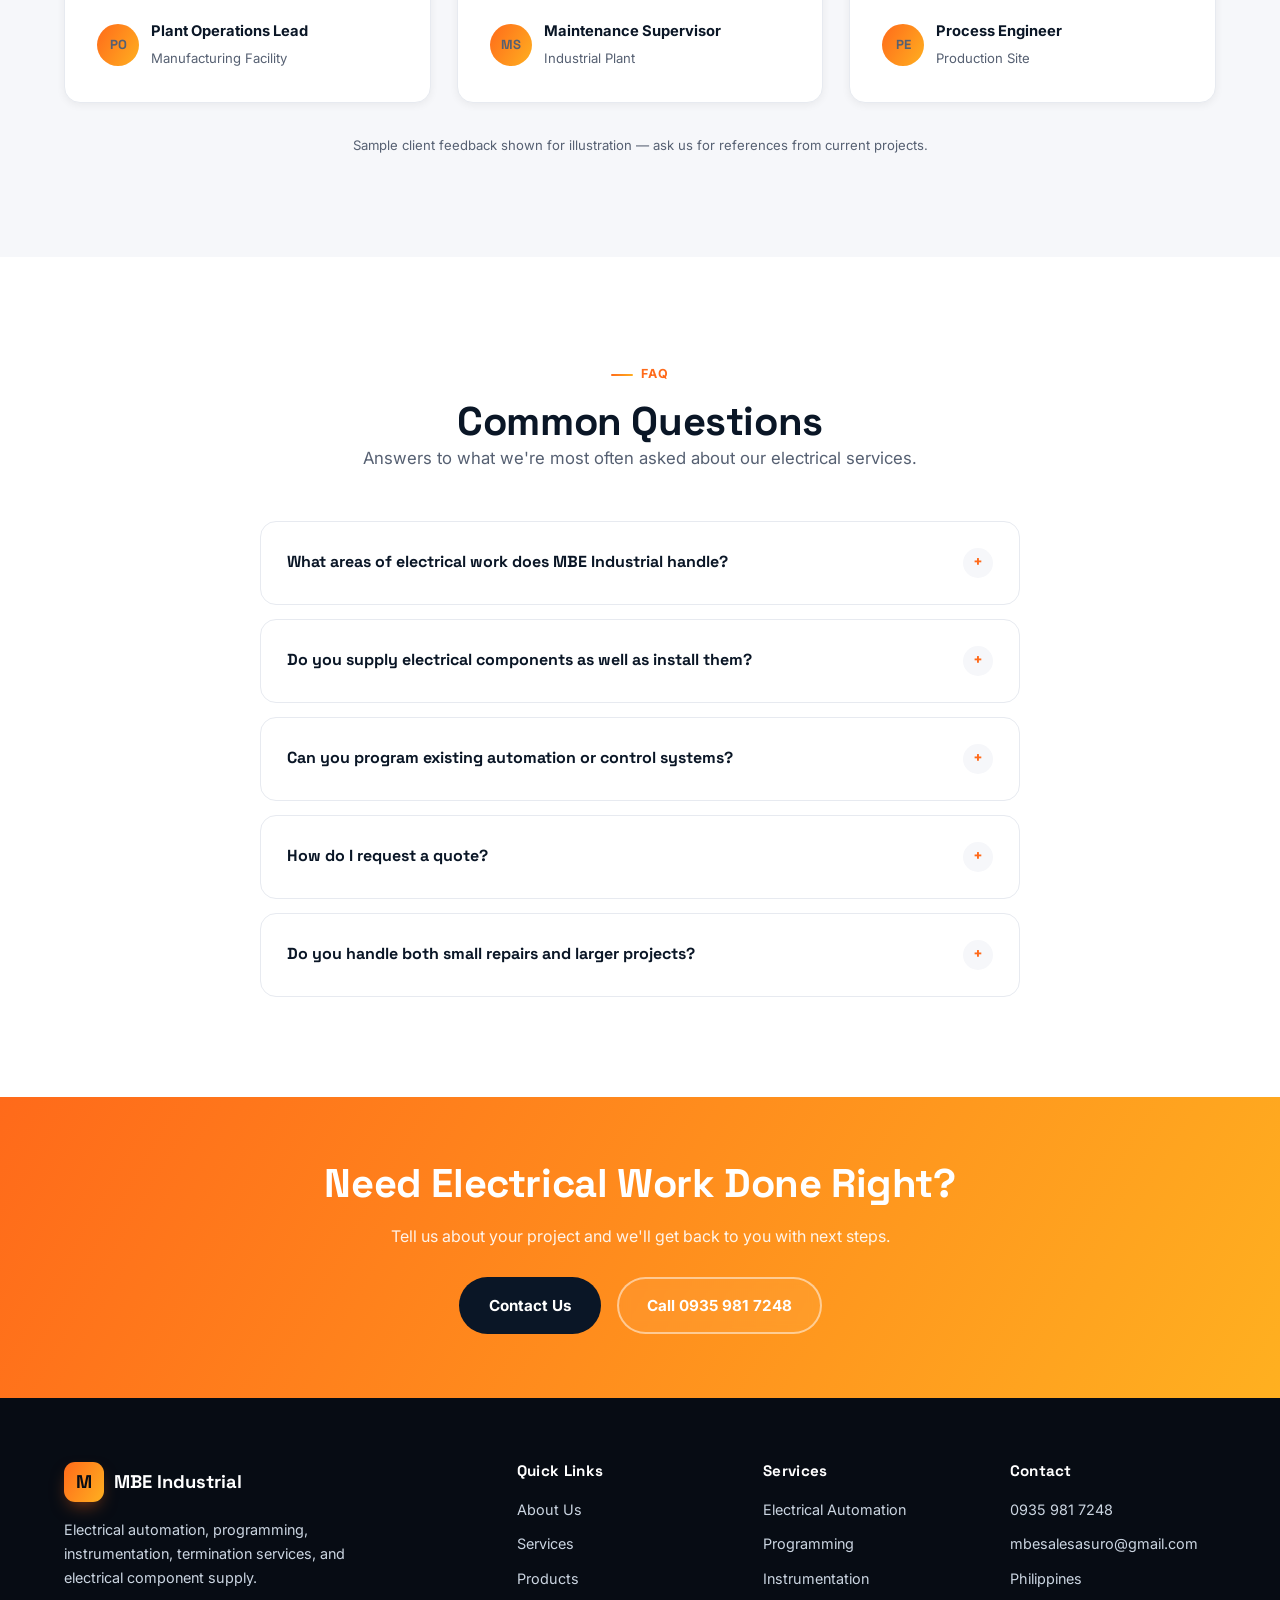
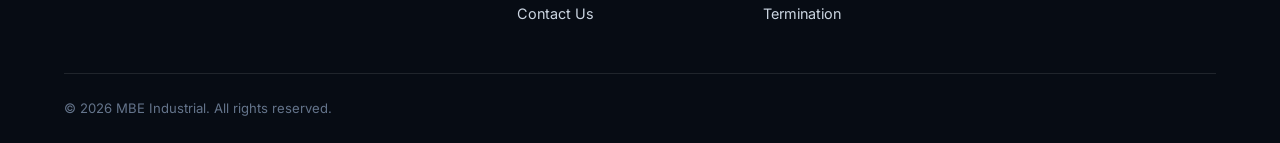
==== commit 88e5f0cb: "Full site redesign: modern premium visual system + new sections - New font pairing (Space Grotesk di" ====
--- a/index.html
+++ b/index.html
@@ -7,8 +7,8 @@
 <meta name="description" content="MBE Industrial provides electrical automation, programming, instrumentation, and termination services, plus major and minor electrical components." />
 <link rel="preconnect" href="https://fonts.googleapis.com">
 <link rel="preconnect" href="https://fonts.gstatic.com" crossorigin>
-<link href="https://fonts.googleapis.com/css2?family=Barlow:wght@400;600;700;800&display=swap" rel="stylesheet">
-<link rel="stylesheet" href="css/style.css?v=3" />
+<link href="https://fonts.googleapis.com/css2?family=Space+Grotesk:wght@500;600;700&family=Inter:wght@400;500;600;700;800&display=swap" rel="stylesheet">
+<link rel="stylesheet" href="css/style.css?v=4" />
 </head>
 <body>
 
@@ -27,7 +27,7 @@
     </ul>
     <div class="nav__cta">
       <a href="tel:+639359817248" class="nav__phone">0935 981 7248</a>
-      <a href="contact.html" class="btn btn--primary">Get a Quote</a>
+      <a href="contact.html" class="btn btn--primary btn--sm">Get a Quote</a>
       <button class="nav__toggle" aria-label="Toggle menu">
         <span></span><span></span><span></span>
       </button>
@@ -39,15 +39,30 @@
   <div class="container hero__grid">
     <div>
       <span class="eyebrow">Electrical Automation &amp; Instrumentation</span>
-      <h1>Reliable Electrical Solutions for Industrial Operations</h1>
-      <p class="lead">MBE Industrial delivers electrical automation, programming, instrumentation, and termination services, along with a full range of electrical components &mdash; built to keep your operations running safely and efficiently.</p>
+      <h1>Precision Electrical Engineering for Modern Industry</h1>
+      <p class="lead">MBE Industrial delivers electrical automation, programming, instrumentation, and termination services &mdash; backed by a full range of electrical components &mdash; engineered to keep your operations running safely and efficiently.</p>
       <div class="btn-row">
         <a href="contact.html" class="btn btn--primary">Request a Quote</a>
         <a href="services.html" class="btn btn--outline">View Services</a>
       </div>
+      <div class="hero__badges">
+        <span class="hero__badge">
+          <svg viewBox="0 0 24 24" fill="none" stroke="currentColor" stroke-width="2" stroke-linecap="round" stroke-linejoin="round"><path d="M12 22s8-4 8-10V5l-8-3-8 3v7c0 6 8 10 8 10z"></path></svg>
+          Automation &amp; PLC Programming
+        </span>
+        <span class="hero__badge">
+          <svg viewBox="0 0 24 24" fill="none" stroke="currentColor" stroke-width="2" stroke-linecap="round" stroke-linejoin="round"><path d="M12 22s8-4 8-10V5l-8-3-8 3v7c0 6 8 10 8 10z"></path></svg>
+          Instrumentation &amp; Calibration
+        </span>
+        <span class="hero__badge">
+          <svg viewBox="0 0 24 24" fill="none" stroke="currentColor" stroke-width="2" stroke-linecap="round" stroke-linejoin="round"><path d="M12 22s8-4 8-10V5l-8-3-8 3v7c0 6 8 10 8 10z"></path></svg>
+          Component Sourcing
+        </span>
+      </div>
     </div>
     <div class="hero__panel">
       <h3>Request a Quick Quote</h3>
+      <p class="panel-sub">Tell us what you need &mdash; we'll get back to you directly.</p>
       <form class="quote-form" id="quoteForm">
         <div class="form-field">
           <label for="qf-name">Name</label>
@@ -67,66 +82,301 @@
   </div>
 </section>
 
+<div class="capability-strip">
+  <div class="container capability-strip__track">
+    <span class="capability-strip__item">
+      <svg viewBox="0 0 24 24" fill="none" stroke="currentColor" stroke-width="2" stroke-linecap="round" stroke-linejoin="round"><circle cx="12" cy="12" r="3"></circle><path d="M19.4 15a1.65 1.65 0 0 0 .33 1.82l.06.06a2 2 0 1 1-2.83 2.83l-.06-.06a1.65 1.65 0 0 0-1.82-.33 1.65 1.65 0 0 0-1 1.51V21a2 2 0 0 1-4 0v-.09A1.65 1.65 0 0 0 9 19.4a1.65 1.65 0 0 0-1.82.33l-.06.06a2 2 0 1 1-2.83-2.83l.06-.06a1.65 1.65 0 0 0 .33-1.82 1.65 1.65 0 0 0-1.51-1H3a2 2 0 0 1 0-4h.09A1.65 1.65 0 0 0 4.6 9a1.65 1.65 0 0 0-.33-1.82l-.06-.06a2 2 0 1 1 2.83-2.83l.06.06a1.65 1.65 0 0 0 1.82.33H9a1.65 1.65 0 0 0 1-1.51V3a2 2 0 0 1 4 0v.09a1.65 1.65 0 0 0 1 1.51 1.65 1.65 0 0 0 1.82-.33l.06-.06a2 2 0 1 1 2.83 2.83l-.06.06a1.65 1.65 0 0 0-.33 1.82V9a1.65 1.65 0 0 0 1.51 1H21a2 2 0 0 1 0 4h-.09a1.65 1.65 0 0 0-1.51 1z"></path></svg>
+      Automation
+    </span>
+    <span class="capability-strip__item">
+      <svg viewBox="0 0 24 24" fill="none" stroke="currentColor" stroke-width="2" stroke-linecap="round" stroke-linejoin="round"><polyline points="16 18 22 12 16 6"></polyline><polyline points="8 6 2 12 8 18"></polyline></svg>
+      Programming
+    </span>
+    <span class="capability-strip__item">
+      <svg viewBox="0 0 24 24" fill="none" stroke="currentColor" stroke-width="2" stroke-linecap="round" stroke-linejoin="round"><polyline points="22 12 18 12 15 21 9 3 6 12 2 12"></polyline></svg>
+      Instrumentation
+    </span>
+    <span class="capability-strip__item">
+      <svg viewBox="0 0 24 24" fill="none" stroke="currentColor" stroke-width="2" stroke-linecap="round" stroke-linejoin="round"><polygon points="13 2 3 14 12 14 11 22 21 10 12 10 13 2"></polygon></svg>
+      Termination
+    </span>
+    <span class="capability-strip__item">
+      <svg viewBox="0 0 24 24" fill="none" stroke="currentColor" stroke-width="2" stroke-linecap="round" stroke-linejoin="round"><path d="M21 16V8a2 2 0 0 0-1-1.73l-7-4a2 2 0 0 0-2 0l-7 4A2 2 0 0 0 3 8v8a2 2 0 0 0 1 1.73l7 4a2 2 0 0 0 2 0l7-4A2 2 0 0 0 21 16z"></path><polyline points="3.27 6.96 12 12.01 20.73 6.96"></polyline><line x1="12" y1="22.08" x2="12" y2="12"></line></svg>
+      Component Supply
+    </span>
+  </div>
+</div>
+
 <section class="section">
-  <div class="container">
-    <div class="section-head">
+  <div class="container split reveal">
+    <div class="split__media">
+      <svg viewBox="0 0 24 24" fill="none" stroke="currentColor" stroke-width="1.5" stroke-linecap="round" stroke-linejoin="round" style="position:absolute; top:50%; left:50%; width:120px; height:120px; margin:-60px 0 0 -60px; color:rgba(255,176,32,0.5);"><path d="M13 2 3 14h9l-1 8 10-12h-9l1-8z"></path></svg>
+    </div>
+    <div>
+      <span class="eyebrow">About MBE Industrial</span>
+      <h2>Electrical Expertise, Applied With Precision</h2>
+      <p style="margin-top:16px; color:var(--text-muted); font-size:1.02rem;">MBE Industrial is an electrical services provider handling the full scope of industrial electrical work &mdash; from automation and control programming to instrumentation and on-site termination. We also supply the major and minor electrical components needed to keep installations and repairs moving.</p>
+      <ul style="margin-top:20px; display:flex; flex-direction:column; gap:12px;">
+        <li style="display:flex; gap:10px; align-items:baseline; color:var(--text-muted); font-size:0.95rem;"><span style="color:var(--orange); font-weight:800;">&#10003;</span> Full-scope electrical automation and control work</li>
+        <li style="display:flex; gap:10px; align-items:baseline; color:var(--text-muted); font-size:0.95rem;"><span style="color:var(--orange); font-weight:800;">&#10003;</span> Instrumentation and termination handled in-house</li>
+        <li style="display:flex; gap:10px; align-items:baseline; color:var(--text-muted); font-size:0.95rem;"><span style="color:var(--orange); font-weight:800;">&#10003;</span> Direct sourcing of major and minor components</li>
+      </ul>
+      <div class="btn-row" style="margin-top:28px;">
+        <a href="about.html" class="btn btn--outline-dark">Learn More About Us</a>
+      </div>
+    </div>
+  </div>
+</section>
+
+<section class="section section--muted">
+  <div class="container">
+    <div class="section-head reveal">
       <span class="eyebrow">Our Services</span>
       <h2>End-to-End Electrical Services</h2>
       <p>From automation design to on-site termination work, our team supports every stage of your electrical systems.</p>
     </div>
     <div class="grid grid--3">
-      <div class="card">
-        <div class="card__icon">A</div>
+      <div class="card reveal">
+        <div class="card__icon">
+          <svg viewBox="0 0 24 24" fill="none" stroke="currentColor" stroke-width="2" stroke-linecap="round" stroke-linejoin="round"><circle cx="12" cy="12" r="3"></circle><path d="M19.4 15a1.65 1.65 0 0 0 .33 1.82l.06.06a2 2 0 1 1-2.83 2.83l-.06-.06a1.65 1.65 0 0 0-1.82-.33 1.65 1.65 0 0 0-1 1.51V21a2 2 0 0 1-4 0v-.09A1.65 1.65 0 0 0 9 19.4a1.65 1.65 0 0 0-1.82.33l-.06.06a2 2 0 1 1-2.83-2.83l.06-.06a1.65 1.65 0 0 0 .33-1.82 1.65 1.65 0 0 0-1.51-1H3a2 2 0 0 1 0-4h.09A1.65 1.65 0 0 0 4.6 9a1.65 1.65 0 0 0-.33-1.82l-.06-.06a2 2 0 1 1 2.83-2.83l.06.06a1.65 1.65 0 0 0 1.82.33H9a1.65 1.65 0 0 0 1-1.51V3a2 2 0 0 1 4 0v.09a1.65 1.65 0 0 0 1 1.51 1.65 1.65 0 0 0 1.82-.33l.06-.06a2 2 0 1 1 2.83 2.83l-.06.06a1.65 1.65 0 0 0-.33 1.82V9a1.65 1.65 0 0 0 1.51 1H21a2 2 0 0 1 0 4h-.09a1.65 1.65 0 0 0-1.51 1z"></path></svg>
+        </div>
         <h3>Electrical Automation</h3>
         <p>Design and implementation of automation systems that improve reliability and control across your operations.</p>
       </div>
-      <div class="card">
-        <div class="card__icon">P</div>
+      <div class="card reveal">
+        <div class="card__icon">
+          <svg viewBox="0 0 24 24" fill="none" stroke="currentColor" stroke-width="2" stroke-linecap="round" stroke-linejoin="round"><polyline points="16 18 22 12 16 6"></polyline><polyline points="8 6 2 12 8 18"></polyline></svg>
+        </div>
         <h3>Programming</h3>
         <p>PLC and control system programming tailored to your equipment and process requirements.</p>
       </div>
-      <div class="card">
-        <div class="card__icon">I</div>
+      <div class="card reveal">
+        <div class="card__icon">
+          <svg viewBox="0 0 24 24" fill="none" stroke="currentColor" stroke-width="2" stroke-linecap="round" stroke-linejoin="round"><polyline points="22 12 18 12 15 21 9 3 6 12 2 12"></polyline></svg>
+        </div>
         <h3>Instrumentation</h3>
         <p>Installation, calibration, and maintenance of instrumentation to keep processes accurate and monitored.</p>
       </div>
-      <div class="card">
-        <div class="card__icon">T</div>
+      <div class="card reveal">
+        <div class="card__icon">
+          <svg viewBox="0 0 24 24" fill="none" stroke="currentColor" stroke-width="2" stroke-linecap="round" stroke-linejoin="round"><polygon points="13 2 3 14 12 14 11 22 21 10 12 10 13 2"></polygon></svg>
+        </div>
         <h3>Termination</h3>
         <p>Professional cable and wire termination for panels, control boxes, and field equipment.</p>
       </div>
-      <div class="card">
-        <div class="card__icon">C</div>
+      <div class="card reveal">
+        <div class="card__icon">
+          <svg viewBox="0 0 24 24" fill="none" stroke="currentColor" stroke-width="2" stroke-linecap="round" stroke-linejoin="round"><path d="M21 16V8a2 2 0 0 0-1-1.73l-7-4a2 2 0 0 0-2 0l-7 4A2 2 0 0 0 3 8v8a2 2 0 0 0 1 1.73l7 4a2 2 0 0 0 2 0l7-4A2 2 0 0 0 21 16z"></path><polyline points="3.27 6.96 12 12.01 20.73 6.96"></polyline><line x1="12" y1="22.08" x2="12" y2="12"></line></svg>
+        </div>
         <h3>Components &amp; Supply</h3>
         <p>Sourcing and supply of major and minor electrical components for installations and repairs.</p>
       </div>
-      <div class="card">
-        <div class="card__icon">+</div>
-        <h3>And More</h3>
+      <div class="card reveal">
+        <div class="card__icon">
+          <svg viewBox="0 0 24 24" fill="none" stroke="currentColor" stroke-width="2" stroke-linecap="round" stroke-linejoin="round"><path d="M14.7 6.3a1 1 0 0 0 0 1.4l1.6 1.6a1 1 0 0 0 1.4 0l3.77-3.77a6 6 0 0 1-7.94 7.94l-6.91 6.91a2.12 2.12 0 0 1-3-3l6.91-6.91a6 6 0 0 1 7.94-7.94l-3.76 3.76z"></path></svg>
+        </div>
+        <h3>Custom Solutions</h3>
         <p>Additional electrical services scoped to your project &mdash; reach out to discuss your specific needs.</p>
       </div>
     </div>
   </div>
 </section>
 
-<section class="section section--muted">
-  <div class="container">
-    <div class="section-head">
+<section class="section section--dark">
+  <div class="container">
+    <div class="section-head reveal">
+      <span class="eyebrow">Why MBE Industrial</span>
+      <h2>Built to Deliver Full-Scope Electrical Work</h2>
+      <p>What makes us different isn't just what we do &mdash; it's how the work comes together.</p>
+    </div>
+    <div class="grid grid--2 reveal">
+      <div class="feature-row">
+        <div class="feature-row__icon">
+          <svg viewBox="0 0 24 24" fill="none" stroke="currentColor" stroke-width="2" stroke-linecap="round" stroke-linejoin="round"><path d="M21 16V8a2 2 0 0 0-1-1.73l-7-4a2 2 0 0 0-2 0l-7 4A2 2 0 0 0 3 8v8a2 2 0 0 0 1 1.73l7 4a2 2 0 0 0 2 0l7-4A2 2 0 0 0 21 16z"></path></svg>
+        </div>
+        <div>
+          <h3 style="color:var(--white);">Full-Scope Capability</h3>
+          <p>From automation design to final termination, we handle each stage in-house &mdash; no fragmented handoffs between contractors.</p>
+        </div>
+      </div>
+      <div class="feature-row">
+        <div class="feature-row__icon">
+          <svg viewBox="0 0 24 24" fill="none" stroke="currentColor" stroke-width="2" stroke-linecap="round" stroke-linejoin="round"><polyline points="22 12 18 12 15 21 9 3 6 12 2 12"></polyline></svg>
+        </div>
+        <div>
+          <h3 style="color:var(--white);">Technical Precision</h3>
+          <p>Programming and instrumentation work is executed to spec, with attention to how each system performs once it's live.</p>
+        </div>
+      </div>
+      <div class="feature-row">
+        <div class="feature-row__icon">
+          <svg viewBox="0 0 24 24" fill="none" stroke="currentColor" stroke-width="2" stroke-linecap="round" stroke-linejoin="round"><path d="M22 16.92v3a2 2 0 0 1-2.18 2 19.79 19.79 0 0 1-8.63-3.07 19.5 19.5 0 0 1-6-6 19.79 19.79 0 0 1-3.07-8.67A2 2 0 0 1 4.11 2h3a2 2 0 0 1 2 1.72c.127.96.361 1.903.7 2.81a2 2 0 0 1-.45 2.11L8.09 9.91a16 16 0 0 0 6 6l1.27-1.27a2 2 0 0 1 2.11-.45c.907.339 1.85.573 2.81.7A2 2 0 0 1 22 16.92z"></path></svg>
+        </div>
+        <div>
+          <h3 style="color:var(--white);">Direct Communication</h3>
+          <p>You work directly with the people doing the work &mdash; clear updates, no run-around.</p>
+        </div>
+      </div>
+      <div class="feature-row">
+        <div class="feature-row__icon">
+          <svg viewBox="0 0 24 24" fill="none" stroke="currentColor" stroke-width="2" stroke-linecap="round" stroke-linejoin="round"><path d="M20.84 4.61a5.5 5.5 0 0 0-7.78 0L12 5.67l-1.06-1.06a5.5 5.5 0 0 0-7.78 7.78l1.06 1.06L12 21.23l7.78-7.78 1.06-1.06a5.5 5.5 0 0 0 0-7.78z"></path></svg>
+        </div>
+        <div>
+          <h3 style="color:var(--white);">Right Components, Every Time</h3>
+          <p>We source and supply the major and minor electrical components each job actually calls for.</p>
+        </div>
+      </div>
+    </div>
+
+    <div class="section-head reveal" style="margin-top:64px;">
+      <span class="eyebrow">Our Process</span>
+      <h2>How We Work</h2>
+      <p>A clear, structured approach from first scope call to final handover.</p>
+    </div>
+    <div class="steps reveal">
+      <div class="step">
+        <span class="step__index">01</span>
+        <h3>Scope &amp; Assess</h3>
+        <p>We review your systems, requirements, and site conditions to define the right scope of work.</p>
+      </div>
+      <div class="step">
+        <span class="step__index">02</span>
+        <h3>Design &amp; Plan</h3>
+        <p>Automation logic, wiring plans, and component lists are mapped out before any work begins.</p>
+      </div>
+      <div class="step">
+        <span class="step__index">03</span>
+        <h3>Execute</h3>
+        <p>Our team installs, programs, and terminates according to plan &mdash; with precision throughout.</p>
+      </div>
+      <div class="step">
+        <span class="step__index">04</span>
+        <h3>Test &amp; Handover</h3>
+        <p>Systems are tested and verified before handover, with documentation for your records.</p>
+      </div>
+    </div>
+  </div>
+</section>
+
+<section class="section">
+  <div class="container split reveal">
+    <div>
       <span class="eyebrow">Products</span>
       <h2>Electrical Components, Major &amp; Minor</h2>
-      <p>We supply the parts and components needed to keep your electrical systems installed, maintained, and running.</p>
-    </div>
+      <p style="margin-top:16px; color:var(--text-muted); font-size:1.02rem;">We supply the parts and components needed to keep your electrical systems installed, maintained, and running &mdash; from control panels and circuit breakers to terminals, relays, and wiring.</p>
+      <div class="btn-row" style="margin-top:28px;">
+        <a href="products.html" class="btn btn--outline-dark">Browse Products</a>
+      </div>
+    </div>
+    <div class="split__media">
+      <svg viewBox="0 0 24 24" fill="none" stroke="currentColor" stroke-width="1.5" stroke-linecap="round" stroke-linejoin="round" style="position:absolute; top:50%; left:50%; width:120px; height:120px; margin:-60px 0 0 -60px; color:rgba(255,176,32,0.5);"><path d="M21 16V8a2 2 0 0 0-1-1.73l-7-4a2 2 0 0 0-2 0l-7 4A2 2 0 0 0 3 8v8a2 2 0 0 0 1 1.73l7 4a2 2 0 0 0 2 0l7-4A2 2 0 0 0 21 16z"></path><polyline points="3.27 6.96 12 12.01 20.73 6.96"></polyline><line x1="12" y1="22.08" x2="12" y2="12"></line></svg>
+    </div>
+  </div>
+</section>
+
+<section class="section section--muted">
+  <div class="container">
+    <div class="section-head section-head--center reveal">
+      <span class="eyebrow">Client Feedback</span>
+      <h2>What Clients Say</h2>
+      <p>A few notes from the kind of work we do every day.</p>
+    </div>
+    <!-- Sample testimonial copy — replace with real client quotes before launch -->
+    <div class="grid grid--3 reveal">
+      <div class="testimonial-card">
+        <div class="testimonial-card__stars">
+          <svg viewBox="0 0 24 24"><polygon points="12 2 15.09 8.26 22 9.27 17 14.14 18.18 21.02 12 17.77 5.82 21.02 7 14.14 2 9.27 8.91 8.26 12 2"></polygon></svg>
+          <svg viewBox="0 0 24 24"><polygon points="12 2 15.09 8.26 22 9.27 17 14.14 18.18 21.02 12 17.77 5.82 21.02 7 14.14 2 9.27 8.91 8.26 12 2"></polygon></svg>
+          <svg viewBox="0 0 24 24"><polygon points="12 2 15.09 8.26 22 9.27 17 14.14 18.18 21.02 12 17.77 5.82 21.02 7 14.14 2 9.27 8.91 8.26 12 2"></polygon></svg>
+          <svg viewBox="0 0 24 24"><polygon points="12 2 15.09 8.26 22 9.27 17 14.14 18.18 21.02 12 17.77 5.82 21.02 7 14.14 2 9.27 8.91 8.26 12 2"></polygon></svg>
+          <svg viewBox="0 0 24 24"><polygon points="12 2 15.09 8.26 22 9.27 17 14.14 18.18 21.02 12 17.77 5.82 21.02 7 14.14 2 9.27 8.91 8.26 12 2"></polygon></svg>
+        </div>
+        <p class="testimonial-card__quote">"MBE Industrial handled our panel termination and automation programming end-to-end. Communication was clear from scope to handover."</p>
+        <div class="testimonial-card__author">
+          <span class="testimonial-card__avatar">PO</span>
+          <div>
+            <strong>Plant Operations Lead</strong>
+            <span>Manufacturing Facility</span>
+          </div>
+        </div>
+      </div>
+      <div class="testimonial-card">
+        <div class="testimonial-card__stars">
+          <svg viewBox="0 0 24 24"><polygon points="12 2 15.09 8.26 22 9.27 17 14.14 18.18 21.02 12 17.77 5.82 21.02 7 14.14 2 9.27 8.91 8.26 12 2"></polygon></svg>
+          <svg viewBox="0 0 24 24"><polygon points="12 2 15.09 8.26 22 9.27 17 14.14 18.18 21.02 12 17.77 5.82 21.02 7 14.14 2 9.27 8.91 8.26 12 2"></polygon></svg>
+          <svg viewBox="0 0 24 24"><polygon points="12 2 15.09 8.26 22 9.27 17 14.14 18.18 21.02 12 17.77 5.82 21.02 7 14.14 2 9.27 8.91 8.26 12 2"></polygon></svg>
+          <svg viewBox="0 0 24 24"><polygon points="12 2 15.09 8.26 22 9.27 17 14.14 18.18 21.02 12 17.77 5.82 21.02 7 14.14 2 9.27 8.91 8.26 12 2"></polygon></svg>
+          <svg viewBox="0 0 24 24"><polygon points="12 2 15.09 8.26 22 9.27 17 14.14 18.18 21.02 12 17.77 5.82 21.02 7 14.14 2 9.27 8.91 8.26 12 2"></polygon></svg>
+        </div>
+        <p class="testimonial-card__quote">"Sourcing the right components used to slow our projects down. Having one team handle both the electrical work and the parts made a real difference."</p>
+        <div class="testimonial-card__author">
+          <span class="testimonial-card__avatar">MS</span>
+          <div>
+            <strong>Maintenance Supervisor</strong>
+            <span>Industrial Plant</span>
+          </div>
+        </div>
+      </div>
+      <div class="testimonial-card">
+        <div class="testimonial-card__stars">
+          <svg viewBox="0 0 24 24"><polygon points="12 2 15.09 8.26 22 9.27 17 14.14 18.18 21.02 12 17.77 5.82 21.02 7 14.14 2 9.27 8.91 8.26 12 2"></polygon></svg>
+          <svg viewBox="0 0 24 24"><polygon points="12 2 15.09 8.26 22 9.27 17 14.14 18.18 21.02 12 17.77 5.82 21.02 7 14.14 2 9.27 8.91 8.26 12 2"></polygon></svg>
+          <svg viewBox="0 0 24 24"><polygon points="12 2 15.09 8.26 22 9.27 17 14.14 18.18 21.02 12 17.77 5.82 21.02 7 14.14 2 9.27 8.91 8.26 12 2"></polygon></svg>
+          <svg viewBox="0 0 24 24"><polygon points="12 2 15.09 8.26 22 9.27 17 14.14 18.18 21.02 12 17.77 5.82 21.02 7 14.14 2 9.27 8.91 8.26 12 2"></polygon></svg>
+          <svg viewBox="0 0 24 24"><polygon points="12 2 15.09 8.26 22 9.27 17 14.14 18.18 21.02 12 17.77 5.82 21.02 7 14.14 2 9.27 8.91 8.26 12 2"></polygon></svg>
+        </div>
+        <p class="testimonial-card__quote">"Instrumentation calibration was done carefully and explained clearly &mdash; exactly what we needed for a process this sensitive."</p>
+        <div class="testimonial-card__author">
+          <span class="testimonial-card__avatar">PE</span>
+          <div>
+            <strong>Process Engineer</strong>
+            <span>Production Site</span>
+          </div>
+        </div>
+      </div>
+    </div>
+    <p class="testimonial-note">Sample client feedback shown for illustration &mdash; ask us for references from current projects.</p>
+  </div>
+</section>
+
+<section class="section">
+  <div class="container">
+    <div class="section-head section-head--center reveal">
+      <span class="eyebrow">FAQ</span>
+      <h2>Common Questions</h2>
+      <p>Answers to what we're most often asked about our electrical services.</p>
+    </div>
+    <div class="faq-list reveal" style="max-width:760px; margin:0 auto;">
+      <details class="faq-item">
+        <summary>What areas of electrical work does MBE Industrial handle?<span class="faq-item__icon">+</span></summary>
+        <div class="faq-item__body">We handle electrical automation, programming, instrumentation, and termination &mdash; covering projects from initial design through installation and handover.</div>
+      </details>
+      <details class="faq-item">
+        <summary>Do you supply electrical components as well as install them?<span class="faq-item__icon">+</span></summary>
+        <div class="faq-item__body">Yes. Alongside our services, we source and supply major and minor electrical components for installations, upgrades, and repairs.</div>
+      </details>
+      <details class="faq-item">
+        <summary>Can you program existing automation or control systems?<span class="faq-item__icon">+</span></summary>
+        <div class="faq-item__body">Yes &mdash; we work on both new installations and existing automation or control systems that need reprogramming, upgrades, or troubleshooting.</div>
+      </details>
+      <details class="faq-item">
+        <summary>How do I request a quote?<span class="faq-item__icon">+</span></summary>
+        <div class="faq-item__body">Use the quote form on this page or our Contact page, or reach us directly by phone or email &mdash; details are in the footer below.</div>
+      </details>
+      <details class="faq-item">
+        <summary>Do you handle both small repairs and larger projects?<span class="faq-item__icon">+</span></summary>
+        <div class="faq-item__body">Yes. Reach out with your project details and we'll scope it accordingly, whether it's a small repair or a larger installation.</div>
+      </details>
+    </div>
+  </div>
+</section>
+
+<section class="cta-band">
+  <div class="container">
+    <h2>Need Electrical Work Done Right?</h2>
+    <p>Tell us about your project and we'll get back to you with next steps.</p>
     <div class="btn-row">
-      <a href="products.html" class="btn btn--outline-dark">Browse Products</a>
-    </div>
-  </div>
-</section>
-
-<section class="cta-band">
-  <div class="container">
-    <h2>Need Electrical Work Done Right?</h2>
-    <div class="btn-row">
-      <a href="contact.html" class="btn" style="background:var(--navy); color:#fff;">Contact Us</a>
+      <a href="contact.html" class="btn btn--dark">Contact Us</a>
       <a href="tel:+639359817248" class="btn btn--outline">Call 0935 981 7248</a>
     </div>
   </div>
@@ -136,7 +386,10 @@
   <div class="container">
     <div class="footer-grid">
       <div>
-        <h4>MBE Industrial</h4>
+        <div class="footer-brand">
+          <span class="brand__mark">M</span>
+          MBE Industrial
+        </div>
         <p>Electrical automation, programming, instrumentation, termination services, and electrical component supply.</p>
       </div>
       <div>
@@ -149,6 +402,15 @@
         </ul>
       </div>
       <div>
+        <h4>Services</h4>
+        <ul>
+          <li>Electrical Automation</li>
+          <li>Programming</li>
+          <li>Instrumentation</li>
+          <li>Termination</li>
+        </ul>
+      </div>
+      <div>
         <h4>Contact</h4>
         <ul>
           <li><a href="tel:+639359817248">0935 981 7248</a></li>
@@ -163,6 +425,6 @@
   </div>
 </footer>
 
-<script src="js/script.js?v=3"></script>
+<script src="js/script.js?v=4"></script>
 </body>
 </html>
--- a/css/style.css
+++ b/css/style.css
@@ -1,21 +1,41 @@
-/* ============================
+/* ===================================================
    MBE Industrial — Stylesheet
-   ============================ */
+   Fonts: Space Grotesk (display), Inter (body)
+   =================================================== */
 
 :root {
-  --navy: #0b1c2e;
-  --navy-light: #142a42;
-  --steel: #5b6b79;
-  --steel-light: #cfd8e0;
-  --orange: #f2600c;
-  --orange-dark: #cc4e05;
+  --ink: #070c14;
+  --navy: #0a1626;
+  --navy-2: #0f2138;
+  --navy-3: #18344f;
+  --steel: #64748b;
+  --steel-light: #cbd5e1;
+  --line: #e7eaf0;
+  --line-soft: #eef1f5;
+
+  --orange: #ff6a1a;
+  --orange-dark: #e0530e;
+  --amber: #ffb020;
+
   --white: #ffffff;
-  --off-white: #f4f6f8;
-  --text: #1c2b39;
-  --text-muted: #5b6b79;
-  --radius: 6px;
-  --max-width: 1160px;
-  --shadow: 0 4px 16px rgba(11, 28, 46, 0.08);
+  --off-white: #f6f7fa;
+  --text: #10182b;
+  --text-muted: #566072;
+
+  --radius-sm: 10px;
+  --radius: 16px;
+  --radius-lg: 26px;
+  --radius-pill: 999px;
+
+  --max-width: 1200px;
+
+  --shadow-sm: 0 2px 8px rgba(7, 12, 20, 0.06);
+  --shadow: 0 16px 40px -12px rgba(7, 12, 20, 0.18);
+  --shadow-lg: 0 30px 70px -20px rgba(7, 12, 20, 0.35);
+  --shadow-glow: 0 18px 40px -14px rgba(255, 106, 26, 0.45);
+
+  --grad-accent: linear-gradient(120deg, var(--orange) 0%, var(--amber) 100%);
+  --grad-navy: linear-gradient(135deg, var(--ink) 0%, var(--navy-2) 55%, var(--navy-3) 100%);
 }
 
 * {
@@ -29,10 +49,11 @@
 }
 
 body {
-  font-family: "Barlow", "Segoe UI", Roboto, Helvetica, Arial, sans-serif;
+  font-family: "Inter", "Segoe UI", Roboto, Helvetica, Arial, sans-serif;
   color: var(--text);
   background: var(--white);
-  line-height: 1.6;
+  line-height: 1.65;
+  -webkit-font-smoothing: antialiased;
 }
 
 img {
@@ -47,6 +68,10 @@
 
 ul {
   list-style: none;
+}
+
+button {
+  font-family: inherit;
 }
 
 .container {
@@ -56,63 +81,128 @@
 }
 
 h1, h2, h3, h4 {
+  font-family: "Space Grotesk", "Inter", sans-serif;
   font-weight: 700;
-  line-height: 1.2;
+  line-height: 1.15;
   color: var(--navy);
-}
-
-h1 { font-size: clamp(2rem, 4vw, 3rem); }
-h2 { font-size: clamp(1.6rem, 3vw, 2.2rem); }
-h3 { font-size: 1.25rem; }
+  letter-spacing: -0.01em;
+}
+
+h1 { font-size: clamp(2.25rem, 4.4vw, 3.5rem); }
+h2 { font-size: clamp(1.75rem, 3.2vw, 2.5rem); }
+h3 { font-size: 1.3rem; }
+
+.text-gradient {
+  background: var(--grad-accent);
+  -webkit-background-clip: text;
+  background-clip: text;
+  color: transparent;
+}
 
 .eyebrow {
-  display: inline-block;
+  display: inline-flex;
+  align-items: center;
+  gap: 8px;
   color: var(--orange);
   font-weight: 700;
-  letter-spacing: 0.08em;
+  letter-spacing: 0.12em;
   text-transform: uppercase;
-  font-size: 0.8rem;
-  margin-bottom: 12px;
+  font-size: 0.78rem;
+  margin-bottom: 14px;
+}
+
+.eyebrow::before {
+  content: "";
+  width: 22px;
+  height: 2px;
+  background: var(--grad-accent);
+  border-radius: 2px;
 }
 
 .section {
-  padding: 72px 0;
+  padding: 100px 0;
+}
+
+.section--tight {
+  padding: 64px 0;
 }
 
 .section--muted {
   background: var(--off-white);
 }
 
-.section--navy {
-  background: var(--navy);
-  color: var(--steel-light);
-}
-
-.section--navy h2 {
-  color: var(--white);
+.section--dark {
+  background: var(--grad-navy);
+  color: var(--steel-light);
+  position: relative;
+  overflow: hidden;
+}
+
+.section--dark::before {
+  content: "";
+  position: absolute;
+  inset: 0;
+  background-image: radial-gradient(rgba(255, 255, 255, 0.06) 1px, transparent 1px);
+  background-size: 26px 26px;
+  opacity: 0.5;
+  pointer-events: none;
+}
+
+.section--dark .container {
+  position: relative;
+  z-index: 1;
+}
+
+.section--dark h2 {
+  color: var(--white);
+}
+
+.section--dark .eyebrow {
+  color: var(--amber);
 }
 
 .section-head {
   max-width: 640px;
-  margin-bottom: 40px;
+  margin-bottom: 48px;
 }
 
 .section-head p {
   color: var(--text-muted);
+  font-size: 1.05rem;
+}
+
+.section--dark .section-head p {
+  color: var(--steel-light);
+}
+
+.section-head--center {
+  max-width: 680px;
+  margin-left: auto;
+  margin-right: auto;
+  text-align: center;
+}
+
+.section-head--split {
+  display: flex;
+  align-items: flex-end;
+  justify-content: space-between;
+  gap: 24px;
+  max-width: none;
 }
 
 /* Buttons */
 .btn {
   display: inline-flex;
   align-items: center;
-  gap: 8px;
-  padding: 13px 26px;
-  border-radius: var(--radius);
+  gap: 10px;
+  padding: 14px 28px;
+  border-radius: var(--radius-pill);
   font-weight: 700;
   font-size: 0.95rem;
   border: 2px solid transparent;
   cursor: pointer;
-  transition: transform 0.15s ease, background 0.15s ease, color 0.15s ease, border-color 0.15s ease;
+  transition: transform 0.2s ease, box-shadow 0.2s ease, background 0.2s ease, color 0.2s ease, border-color 0.2s ease;
+  white-space: nowrap;
 }
 
 .btn:hover {
@@ -120,34 +210,52 @@
 }
 
 .btn--primary {
-  background: var(--orange);
-  color: var(--white);
+  background: var(--grad-accent);
+  color: var(--white);
+  box-shadow: var(--shadow-glow);
 }
 
 .btn--primary:hover {
-  background: var(--orange-dark);
+  box-shadow: 0 22px 46px -14px rgba(255, 106, 26, 0.6);
+}
+
+.btn--dark {
+  background: var(--navy);
+  color: var(--white);
+}
+
+.btn--dark:hover {
+  background: var(--ink);
 }
 
 .btn--outline {
-  background: transparent;
-  border-color: var(--white);
-  color: var(--white);
+  background: rgba(255, 255, 255, 0.05);
+  border-color: rgba(255, 255, 255, 0.35);
+  color: var(--white);
+  backdrop-filter: blur(6px);
 }
 
 .btn--outline:hover {
   background: var(--white);
   color: var(--navy);
+  border-color: var(--white);
 }
 
 .btn--outline-dark {
   background: transparent;
-  border-color: var(--navy);
+  border-color: var(--line);
   color: var(--navy);
 }
 
 .btn--outline-dark:hover {
   background: var(--navy);
-  color: var(--white);
+  border-color: var(--navy);
+  color: var(--white);
+}
+
+.btn--sm {
+  padding: 10px 20px;
+  font-size: 0.85rem;
 }
 
 .btn-row {
@@ -161,50 +269,59 @@
   position: sticky;
   top: 0;
   z-index: 100;
-  background: var(--navy);
-  box-shadow: 0 2px 10px rgba(0,0,0,0.15);
+  background: rgba(7, 12, 20, 0.72);
+  backdrop-filter: blur(14px);
+  border-bottom: 1px solid rgba(255, 255, 255, 0.08);
+  transition: background 0.25s ease, box-shadow 0.25s ease;
+}
+
+.site-header.is-scrolled {
+  background: rgba(7, 12, 20, 0.94);
+  box-shadow: 0 8px 24px rgba(0, 0, 0, 0.25);
 }
 
 .nav {
   display: flex;
   align-items: center;
   justify-content: space-between;
-  padding: 16px 24px;
+  padding: 18px 24px;
 }
 
 .brand {
   display: flex;
   align-items: center;
-  gap: 10px;
-  color: var(--white);
+  gap: 11px;
+  color: var(--white);
+  font-family: "Space Grotesk", sans-serif;
+  font-weight: 700;
+  font-size: 1.3rem;
+  letter-spacing: -0.01em;
+}
+
+.brand__mark {
+  width: 40px;
+  height: 40px;
+  border-radius: 11px;
+  background: var(--grad-accent);
+  display: flex;
+  align-items: center;
+  justify-content: center;
+  color: var(--ink);
   font-weight: 800;
-  font-size: 1.3rem;
-  letter-spacing: 0.02em;
-}
-
-.brand__mark {
-  width: 38px;
-  height: 38px;
-  border-radius: 8px;
-  background: var(--orange);
-  display: flex;
-  align-items: center;
-  justify-content: center;
-  color: var(--navy);
-  font-weight: 900;
-  font-size: 1.1rem;
+  font-size: 1.15rem;
+  box-shadow: 0 8px 18px -6px rgba(255, 106, 26, 0.55);
 }
 
 .nav__links {
   display: flex;
-  gap: 32px;
+  gap: 34px;
   align-items: center;
 }
 
 .nav__links a {
   color: var(--steel-light);
   font-weight: 600;
-  font-size: 0.95rem;
+  font-size: 0.94rem;
   padding: 8px 2px;
   border-bottom: 2px solid transparent;
   transition: color 0.15s ease, border-color 0.15s ease;
@@ -219,7 +336,7 @@
 .nav__cta {
   display: flex;
   align-items: center;
-  gap: 16px;
+  gap: 18px;
 }
 
 .nav__phone {
@@ -227,7 +344,7 @@
   align-items: center;
   gap: 8px;
   color: var(--white);
-  font-weight: 700;
+  font-weight: 600;
   font-size: 0.9rem;
 }
 
@@ -250,12 +367,12 @@
 /* Hero */
 .hero {
   background:
-    linear-gradient(135deg, rgba(11,28,46,0.92) 0%, rgba(20,42,66,0.88) 55%, rgba(27,58,92,0.82) 100%),
+    linear-gradient(135deg, rgba(6,10,17,0.94) 0%, rgba(10,22,38,0.9) 45%, rgba(24,52,79,0.82) 100%),
     url("../images/hero-electrical.jpg");
   background-size: cover;
   background-position: center;
   color: var(--white);
-  padding: 96px 0;
+  padding: 76px 0 100px;
   position: relative;
   overflow: hidden;
 }
@@ -263,18 +380,31 @@
 .hero::after {
   content: "";
   position: absolute;
-  right: -120px;
-  top: -80px;
-  width: 420px;
-  height: 420px;
+  right: -160px;
+  top: -120px;
+  width: 520px;
+  height: 520px;
   border-radius: 50%;
-  background: radial-gradient(circle, rgba(242,96,12,0.25) 0%, rgba(242,96,12,0) 70%);
+  background: radial-gradient(circle, rgba(255,106,26,0.28) 0%, rgba(255,106,26,0) 70%);
+  pointer-events: none;
+}
+
+.hero::before {
+  content: "";
+  position: absolute;
+  left: -180px;
+  bottom: -160px;
+  width: 460px;
+  height: 460px;
+  border-radius: 50%;
+  background: radial-gradient(circle, rgba(255,176,32,0.16) 0%, rgba(255,176,32,0) 70%);
+  pointer-events: none;
 }
 
 .hero__grid {
   display: grid;
-  grid-template-columns: 1.1fr 0.9fr;
-  gap: 48px;
+  grid-template-columns: 1.15fr 0.85fr;
+  gap: 56px;
   align-items: center;
   position: relative;
   z-index: 1;
@@ -282,26 +412,61 @@
 
 .hero h1 {
   color: var(--white);
+  margin-top: 4px;
 }
 
 .hero p.lead {
   color: var(--steel-light);
-  font-size: 1.1rem;
-  max-width: 520px;
-  margin: 18px 0 32px;
+  font-size: 1.15rem;
+  max-width: 540px;
+  margin: 20px 0 32px;
+}
+
+.hero__badges {
+  display: flex;
+  flex-wrap: wrap;
+  gap: 12px;
+  margin-top: 36px;
+}
+
+.hero__badge {
+  display: flex;
+  align-items: center;
+  gap: 8px;
+  padding: 9px 16px;
+  border-radius: var(--radius-pill);
+  background: rgba(255, 255, 255, 0.06);
+  border: 1px solid rgba(255, 255, 255, 0.14);
+  font-size: 0.82rem;
+  font-weight: 600;
+  color: var(--steel-light);
+}
+
+.hero__badge svg {
+  width: 15px;
+  height: 15px;
+  color: var(--amber);
+  flex-shrink: 0;
 }
 
 .hero__panel {
-  background: rgba(255,255,255,0.06);
-  border: 1px solid rgba(255,255,255,0.12);
-  border-radius: var(--radius);
-  padding: 28px;
-  backdrop-filter: blur(4px);
+  background: rgba(255, 255, 255, 0.07);
+  border: 1px solid rgba(255, 255, 255, 0.16);
+  border-radius: var(--radius-lg);
+  padding: 32px;
+  backdrop-filter: blur(10px);
+  box-shadow: var(--shadow-lg);
 }
 
 .hero__panel h3 {
   color: var(--white);
-  margin-bottom: 16px;
+  margin-bottom: 6px;
+}
+
+.hero__panel .panel-sub {
+  color: var(--steel-light);
+  font-size: 0.88rem;
+  margin-bottom: 20px;
 }
 
 .hero__panel ul li {
@@ -326,7 +491,7 @@
 .quote-form {
   display: flex;
   flex-direction: column;
-  gap: 14px;
+  gap: 16px;
 }
 
 .form-field {
@@ -336,17 +501,17 @@
 }
 
 .form-field label {
-  font-size: 0.85rem;
+  font-size: 0.83rem;
   font-weight: 600;
   color: var(--steel-light);
 }
 
 .form-field input,
 .form-field textarea {
-  background: rgba(255, 255, 255, 0.95);
-  border: 1px solid rgba(255, 255, 255, 0.2);
-  border-radius: var(--radius);
-  padding: 10px 12px;
+  background: rgba(255, 255, 255, 0.97);
+  border: 1px solid rgba(255, 255, 255, 0.25);
+  border-radius: var(--radius-sm);
+  padding: 12px 14px;
   font-family: inherit;
   font-size: 0.95rem;
   color: var(--text);
@@ -363,12 +528,45 @@
   width: 100%;
   justify-content: center;
   border: none;
+  margin-top: 2px;
+}
+
+/* Capability strip */
+.capability-strip {
+  background: var(--ink);
+  border-top: 1px solid rgba(255,255,255,0.08);
+  border-bottom: 1px solid rgba(255,255,255,0.08);
+  padding: 22px 0;
+  overflow: hidden;
+}
+
+.capability-strip__track {
+  display: flex;
+  flex-wrap: wrap;
+  justify-content: center;
+  gap: 12px 36px;
+}
+
+.capability-strip__item {
+  display: flex;
+  align-items: center;
+  gap: 10px;
+  color: var(--steel-light);
+  font-weight: 600;
+  font-size: 0.88rem;
+  letter-spacing: 0.02em;
+}
+
+.capability-strip__item svg {
+  width: 17px;
+  height: 17px;
+  color: var(--amber);
 }
 
 /* Cards */
 .grid {
   display: grid;
-  gap: 24px;
+  gap: 26px;
 }
 
 .grid--3 {
@@ -379,45 +577,298 @@
   grid-template-columns: repeat(2, 1fr);
 }
 
+.grid--4 {
+  grid-template-columns: repeat(4, 1fr);
+}
+
 .card {
   background: var(--white);
-  border: 1px solid #e4e9ee;
+  border: 1px solid var(--line);
   border-radius: var(--radius);
-  padding: 28px;
+  padding: 30px;
+  box-shadow: var(--shadow-sm);
+  transition: transform 0.22s ease, box-shadow 0.22s ease, border-color 0.22s ease;
+}
+
+.card:hover {
+  transform: translateY(-6px);
   box-shadow: var(--shadow);
-  transition: transform 0.15s ease, box-shadow 0.15s ease;
-}
-
-.card:hover {
-  transform: translateY(-4px);
-  box-shadow: 0 10px 24px rgba(11,28,46,0.12);
+  border-color: rgba(255, 106, 26, 0.25);
 }
 
 .card__icon {
-  width: 46px;
-  height: 46px;
-  border-radius: 8px;
-  background: rgba(242,96,12,0.1);
+  width: 52px;
+  height: 52px;
+  border-radius: 14px;
+  background: linear-gradient(135deg, rgba(255,106,26,0.12), rgba(255,176,32,0.12));
   color: var(--orange);
   display: flex;
   align-items: center;
   justify-content: center;
-  font-size: 1.3rem;
-  margin-bottom: 16px;
-  font-weight: 800;
+  margin-bottom: 18px;
+}
+
+.card__icon svg {
+  width: 24px;
+  height: 24px;
+}
+
+.card__tag {
+  display: inline-block;
+  font-size: 0.7rem;
+  font-weight: 700;
+  letter-spacing: 0.08em;
+  text-transform: uppercase;
+  color: var(--orange);
+  margin-bottom: 10px;
 }
 
 .card p {
   color: var(--text-muted);
   font-size: 0.95rem;
-  margin-top: 8px;
+  margin-top: 10px;
+}
+
+.card--dark {
+  background: rgba(255, 255, 255, 0.04);
+  border-color: rgba(255, 255, 255, 0.1);
+}
+
+.card--dark h3 {
+  color: var(--white);
+}
+
+.card--dark p {
+  color: var(--steel-light);
+}
+
+/* Why choose us */
+.feature-row {
+  display: flex;
+  gap: 20px;
+  padding: 26px 0;
+  border-bottom: 1px solid var(--line);
+}
+
+.feature-row:last-child {
+  border-bottom: none;
+}
+
+.feature-row__icon {
+  width: 48px;
+  height: 48px;
+  border-radius: 13px;
+  background: linear-gradient(135deg, rgba(255,106,26,0.12), rgba(255,176,32,0.12));
+  color: var(--orange);
+  display: flex;
+  align-items: center;
+  justify-content: center;
+  flex-shrink: 0;
+}
+
+.feature-row__icon svg {
+  width: 22px;
+  height: 22px;
+}
+
+.feature-row p {
+  color: var(--text-muted);
+  margin-top: 6px;
+  font-size: 0.95rem;
+}
+
+/* Process steps */
+.steps {
+  display: grid;
+  grid-template-columns: repeat(4, 1fr);
+  gap: 24px;
+  counter-reset: step;
+  margin-top: 12px;
+}
+
+.step {
+  position: relative;
+  padding: 30px 24px 24px;
+  background: rgba(255, 255, 255, 0.04);
+  border: 1px solid rgba(255, 255, 255, 0.1);
+  border-radius: var(--radius);
+}
+
+.step__index {
+  font-family: "Space Grotesk", sans-serif;
+  font-size: 2.2rem;
+  font-weight: 700;
+  background: var(--grad-accent);
+  -webkit-background-clip: text;
+  background-clip: text;
+  color: transparent;
+  margin-bottom: 10px;
+  display: block;
+}
+
+.step h3 {
+  color: var(--white);
+  font-size: 1.05rem;
+  margin-bottom: 8px;
+}
+
+.step p {
+  color: var(--steel-light);
+  font-size: 0.9rem;
+}
+
+/* Testimonials */
+.testimonial-card {
+  background: var(--white);
+  border: 1px solid var(--line);
+  border-radius: var(--radius);
+  padding: 32px;
+  box-shadow: var(--shadow-sm);
+  display: flex;
+  flex-direction: column;
+  gap: 18px;
+}
+
+.testimonial-card__stars {
+  display: flex;
+  gap: 4px;
+  color: var(--amber);
+}
+
+.testimonial-card__stars svg {
+  width: 16px;
+  height: 16px;
+}
+
+.testimonial-card__quote {
+  color: var(--text);
+  font-size: 1rem;
+  line-height: 1.7;
+}
+
+.testimonial-card__author {
+  display: flex;
+  align-items: center;
+  gap: 12px;
+  margin-top: auto;
+}
+
+.testimonial-card__avatar {
+  width: 42px;
+  height: 42px;
+  border-radius: 50%;
+  background: var(--grad-accent);
+  color: var(--white);
+  display: flex;
+  align-items: center;
+  justify-content: center;
+  font-weight: 700;
+  font-family: "Space Grotesk", sans-serif;
+  flex-shrink: 0;
+}
+
+.testimonial-card__author strong {
+  display: block;
+  font-size: 0.92rem;
+  color: var(--navy);
+}
+
+.testimonial-card__author span {
+  font-size: 0.82rem;
+  color: var(--text-muted);
+}
+
+.testimonial-note {
+  margin-top: 32px;
+  font-size: 0.82rem;
+  color: var(--text-muted);
+  text-align: center;
+}
+
+/* FAQ */
+.faq-list {
+  display: flex;
+  flex-direction: column;
+  gap: 14px;
+}
+
+.faq-item {
+  background: var(--white);
+  border: 1px solid var(--line);
+  border-radius: var(--radius);
+  padding: 6px 26px;
+  transition: border-color 0.2s ease;
+}
+
+.faq-item[open] {
+  border-color: rgba(255, 106, 26, 0.3);
+  box-shadow: var(--shadow-sm);
+}
+
+.faq-item summary {
+  cursor: pointer;
+  list-style: none;
+  padding: 20px 0;
+  font-weight: 700;
+  font-family: "Space Grotesk", sans-serif;
+  color: var(--navy);
+  display: flex;
+  align-items: center;
+  justify-content: space-between;
+  gap: 16px;
+}
+
+.faq-item summary::-webkit-details-marker {
+  display: none;
+}
+
+.faq-item__icon {
+  width: 30px;
+  height: 30px;
+  border-radius: 50%;
+  background: var(--off-white);
+  color: var(--orange);
+  display: flex;
+  align-items: center;
+  justify-content: center;
+  flex-shrink: 0;
+  transition: transform 0.25s ease, background 0.25s ease;
+}
+
+.faq-item[open] .faq-item__icon {
+  transform: rotate(45deg);
+  background: var(--grad-accent);
+  color: var(--white);
+}
+
+.faq-item__body {
+  padding: 0 0 22px;
+  color: var(--text-muted);
+  font-size: 0.95rem;
 }
 
 /* Page header (interior pages) */
 .page-header {
-  background: var(--navy);
-  color: var(--white);
-  padding: 64px 0 48px;
+  background: var(--grad-navy);
+  color: var(--white);
+  padding: 72px 0 56px;
+  position: relative;
+  overflow: hidden;
+}
+
+.page-header::before {
+  content: "";
+  position: absolute;
+  inset: 0;
+  background-image: radial-gradient(rgba(255, 255, 255, 0.06) 1px, transparent 1px);
+  background-size: 26px 26px;
+  opacity: 0.5;
+  pointer-events: none;
+}
+
+.page-header .container {
+  position: relative;
+  z-index: 1;
 }
 
 .page-header h1 {
@@ -427,17 +878,18 @@
 .page-header p {
   color: var(--steel-light);
   max-width: 620px;
-  margin-top: 12px;
+  margin-top: 14px;
+  font-size: 1.05rem;
 }
 
 .breadcrumb {
   color: var(--steel-light);
   font-size: 0.85rem;
-  margin-bottom: 14px;
+  margin-bottom: 16px;
 }
 
 .breadcrumb span {
-  color: var(--orange);
+  color: var(--amber);
 }
 
 /* About page */
@@ -450,16 +902,20 @@
 
 .stat {
   text-align: center;
-  padding: 20px 12px;
+  padding: 24px 12px;
   background: var(--white);
   border-radius: var(--radius);
-  border: 1px solid #e4e9ee;
+  border: 1px solid var(--line);
 }
 
 .stat strong {
   display: block;
-  font-size: 1.8rem;
-  color: var(--orange);
+  font-family: "Space Grotesk", sans-serif;
+  font-size: 1.9rem;
+  background: var(--grad-accent);
+  -webkit-background-clip: text;
+  background-clip: text;
+  color: transparent;
 }
 
 .stat span {
@@ -469,9 +925,9 @@
 
 .values-list li {
   display: flex;
-  gap: 14px;
-  padding: 16px 0;
-  border-bottom: 1px solid #e4e9ee;
+  gap: 16px;
+  padding: 18px 0;
+  border-bottom: 1px solid var(--line);
 }
 
 .values-list li:last-child {
@@ -479,18 +935,51 @@
 }
 
 .values-list .num {
-  color: var(--orange);
+  font-family: "Space Grotesk", sans-serif;
+  background: var(--grad-accent);
+  -webkit-background-clip: text;
+  background-clip: text;
+  color: transparent;
   font-weight: 800;
-  font-size: 1.1rem;
-  min-width: 32px;
+  font-size: 1.2rem;
+  min-width: 34px;
+}
+
+.split {
+  display: grid;
+  grid-template-columns: 1fr 1fr;
+  gap: 56px;
+  align-items: center;
+}
+
+.split img,
+.split .split__media {
+  border-radius: var(--radius-lg);
+  box-shadow: var(--shadow);
+}
+
+.split__media {
+  aspect-ratio: 4/3;
+  background: var(--grad-navy);
+  position: relative;
+  overflow: hidden;
+}
+
+.split__media img {
+  width: 100%;
+  height: 100%;
+  object-fit: cover;
+  border-radius: 0;
+  box-shadow: none;
 }
 
 /* Products */
 .product-list li {
-  padding: 12px 0 12px 28px;
+  padding: 13px 0 13px 30px;
   position: relative;
-  border-bottom: 1px solid #e4e9ee;
+  border-bottom: 1px solid var(--line);
   color: var(--text);
+  font-size: 0.97rem;
 }
 
 .product-list li:last-child {
@@ -498,26 +987,39 @@
 }
 
 .product-list li::before {
+  content: "";
+  position: absolute;
+  left: 0;
+  top: 19px;
+  width: 16px;
+  height: 16px;
+  border-radius: 5px;
+  background: var(--grad-accent);
+}
+
+.product-list li::after {
   content: "\2713";
   position: absolute;
-  left: 0;
-  color: var(--orange);
+  left: 2.5px;
+  top: 18.5px;
+  color: var(--white);
+  font-size: 0.6rem;
   font-weight: 800;
 }
 
 /* Contact */
 .contact-grid {
   display: grid;
-  grid-template-columns: 1fr 1fr;
+  grid-template-columns: 0.85fr 1.15fr;
   gap: 32px;
 }
 
 .contact-card {
   background: var(--white);
-  border: 1px solid #e4e9ee;
+  border: 1px solid var(--line);
   border-radius: var(--radius);
   padding: 32px;
-  box-shadow: var(--shadow);
+  box-shadow: var(--shadow-sm);
 }
 
 .contact-item {
@@ -525,7 +1027,7 @@
   gap: 16px;
   align-items: flex-start;
   padding: 18px 0;
-  border-bottom: 1px solid #e4e9ee;
+  border-bottom: 1px solid var(--line);
 }
 
 .contact-item:last-child {
@@ -533,16 +1035,20 @@
 }
 
 .contact-item__icon {
-  width: 42px;
-  height: 42px;
-  border-radius: 8px;
-  background: rgba(242,96,12,0.1);
+  width: 44px;
+  height: 44px;
+  border-radius: 12px;
+  background: linear-gradient(135deg, rgba(255,106,26,0.12), rgba(255,176,32,0.12));
   color: var(--orange);
   display: flex;
   align-items: center;
   justify-content: center;
-  font-weight: 800;
   flex-shrink: 0;
+}
+
+.contact-item__icon svg {
+  width: 20px;
+  height: 20px;
 }
 
 .contact-item strong {
@@ -561,17 +1067,54 @@
   color: var(--orange);
 }
 
+.contact-form-card {
+  background: var(--white);
+  border: 1px solid var(--line);
+  border-radius: var(--radius);
+  padding: 32px;
+  box-shadow: var(--shadow-sm);
+}
+
+.contact-form-card .form-field label {
+  color: var(--text-muted);
+}
+
+.contact-form-card .form-field input,
+.contact-form-card .form-field textarea {
+  background: var(--off-white);
+  border: 1px solid var(--line);
+  color: var(--text);
+}
+
+.contact-form-card .quote-form {
+  gap: 18px;
+}
+
+.form-row {
+  display: grid;
+  grid-template-columns: 1fr 1fr;
+  gap: 16px;
+}
+
 /* CTA band */
 .cta-band {
-  background: var(--orange);
-  color: var(--white);
-  padding: 48px 0;
+  background: var(--grad-accent);
+  color: var(--white);
+  padding: 64px 0;
   text-align: center;
+  position: relative;
+  overflow: hidden;
 }
 
 .cta-band h2 {
   color: var(--white);
   margin-bottom: 16px;
+}
+
+.cta-band p {
+  color: rgba(255,255,255,0.9);
+  max-width: 560px;
+  margin: 0 auto 28px;
 }
 
 .cta-band .btn-row {
@@ -579,45 +1122,87 @@
 }
 
 .cta-band .btn--outline {
-  border-color: var(--white);
+  border-color: rgba(255,255,255,0.5);
 }
 
 /* Footer */
 .site-footer {
-  background: var(--navy);
-  color: var(--steel-light);
-  padding: 56px 0 24px;
+  background: var(--ink);
+  color: var(--steel-light);
+  padding: 64px 0 24px;
 }
 
 .footer-grid {
   display: grid;
-  grid-template-columns: 2fr 1fr 1fr;
+  grid-template-columns: 2fr 1fr 1fr 1fr;
   gap: 40px;
-  padding-bottom: 32px;
+  padding-bottom: 36px;
   border-bottom: 1px solid rgba(255,255,255,0.1);
 }
 
 .footer-grid h4 {
   color: var(--white);
-  margin-bottom: 16px;
-  font-size: 1rem;
+  margin-bottom: 18px;
+  font-size: 0.95rem;
+  letter-spacing: 0.02em;
 }
 
 .footer-grid p {
   font-size: 0.9rem;
   max-width: 320px;
+  color: var(--steel-light);
 }
 
 .footer-grid ul li {
-  margin-bottom: 10px;
+  margin-bottom: 11px;
+  font-size: 0.9rem;
 }
 
 .footer-grid ul li a:hover {
   color: var(--orange);
 }
 
+.footer-brand {
+  display: flex;
+  align-items: center;
+  gap: 10px;
+  color: var(--white);
+  font-family: "Space Grotesk", sans-serif;
+  font-weight: 700;
+  font-size: 1.15rem;
+  margin-bottom: 16px;
+}
+
+.footer-social {
+  display: flex;
+  gap: 10px;
+  margin-top: 20px;
+}
+
+.footer-social a {
+  width: 36px;
+  height: 36px;
+  border-radius: 50%;
+  background: rgba(255,255,255,0.06);
+  border: 1px solid rgba(255,255,255,0.12);
+  display: flex;
+  align-items: center;
+  justify-content: center;
+  transition: background 0.2s ease, border-color 0.2s ease;
+}
+
+.footer-social a svg {
+  width: 16px;
+  height: 16px;
+}
+
+.footer-social a:hover {
+  background: var(--grad-accent);
+  border-color: transparent;
+}
+
 .footer-bottom {
-  padding-top: 20px;
+  padding-top: 24px;
   display: flex;
   justify-content: space-between;
   flex-wrap: wrap;
@@ -626,23 +1211,59 @@
   color: var(--steel);
 }
 
+/* Scroll reveal */
+.reveal {
+  opacity: 0;
+  transform: translateY(22px);
+  transition: opacity 0.7s ease, transform 0.7s ease;
+}
+
+.reveal.is-visible {
+  opacity: 1;
+  transform: translateY(0);
+}
+
 /* Responsive */
+@media (max-width: 1000px) {
+  .steps {
+    grid-template-columns: repeat(2, 1fr);
+  }
+
+  .grid--4 {
+    grid-template-columns: repeat(2, 1fr);
+  }
+
+  .footer-grid {
+    grid-template-columns: 1fr 1fr;
+  }
+}
+
 @media (max-width: 900px) {
   .hero__grid,
-  .contact-grid {
+  .contact-grid,
+  .split {
     grid-template-columns: 1fr;
+  }
+
+  .split {
+    gap: 32px;
   }
 
   .grid--3 {
     grid-template-columns: repeat(2, 1fr);
   }
 
-  .footer-grid {
-    grid-template-columns: 1fr;
-  }
-
   .stats {
     grid-template-columns: repeat(2, 1fr);
+  }
+
+  .section {
+    padding: 72px 0;
+  }
+
+  .section-head--split {
+    flex-direction: column;
+    align-items: flex-start;
   }
 }
 
@@ -659,21 +1280,28 @@
     top: 100%;
     left: 0;
     right: 0;
-    background: var(--navy);
+    background: var(--ink);
     padding: 20px 24px;
     gap: 16px;
-    box-shadow: 0 8px 16px rgba(0,0,0,0.2);
+    box-shadow: 0 8px 16px rgba(0,0,0,0.3);
   }
 
   .nav__toggle {
     display: flex;
   }
 
-  .grid--3 {
+  .grid--3,
+  .grid--4,
+  .steps,
+  .footer-grid {
     grid-template-columns: 1fr;
   }
 
   .stats {
     grid-template-columns: repeat(2, 1fr);
   }
-}
+
+  .form-row {
+    grid-template-columns: 1fr;
+  }
+}
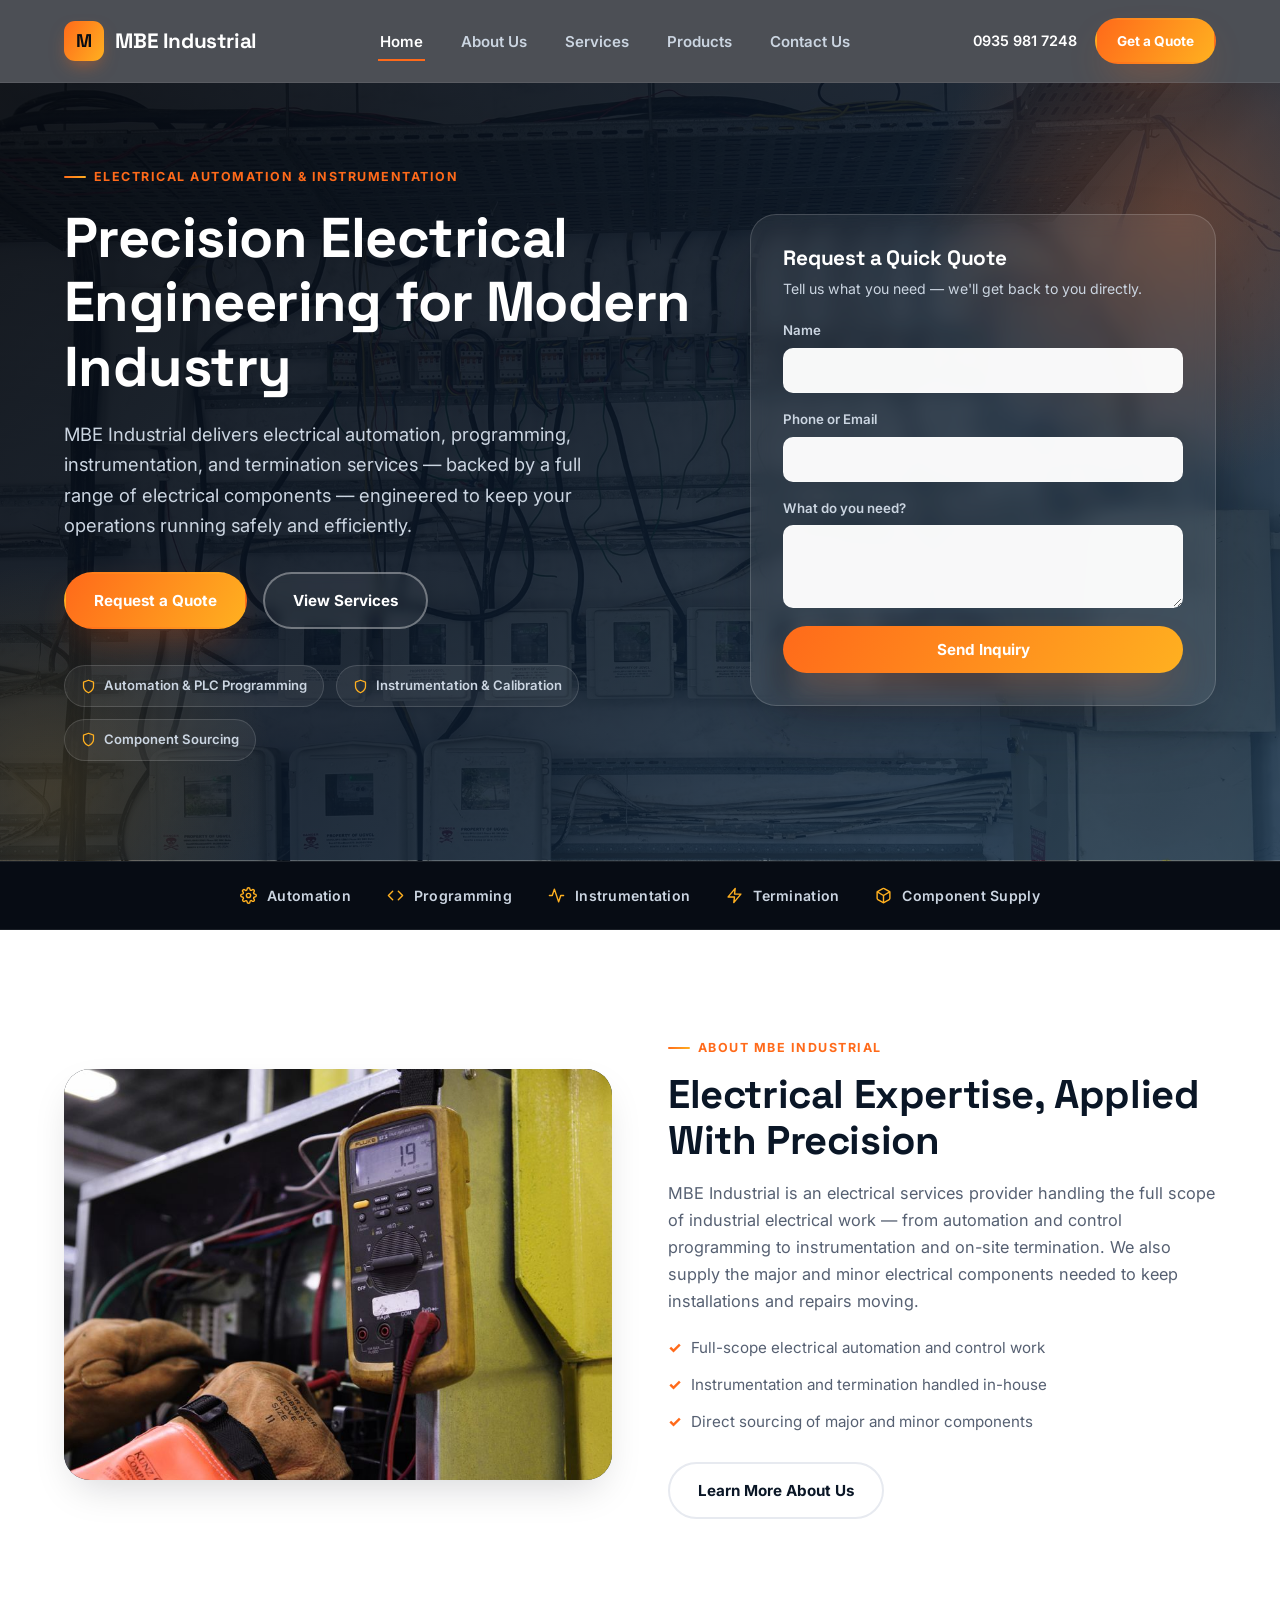
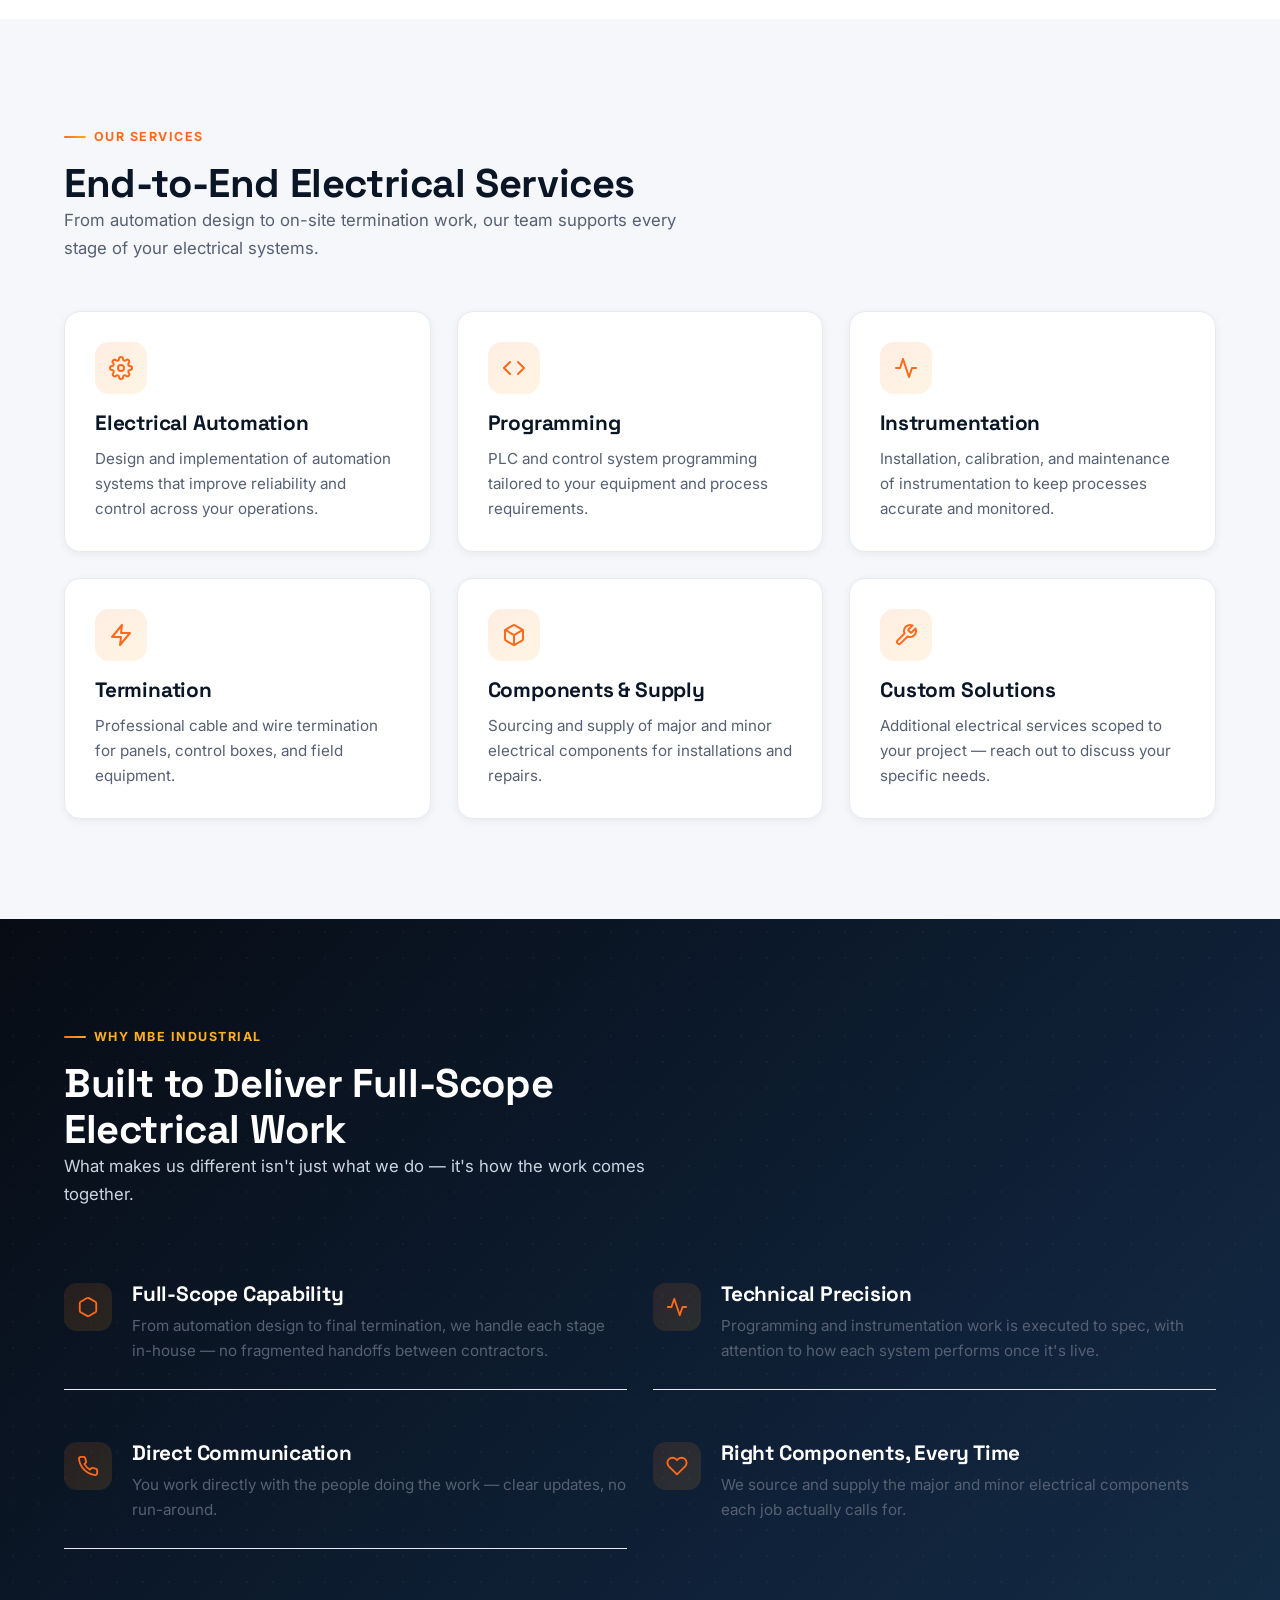
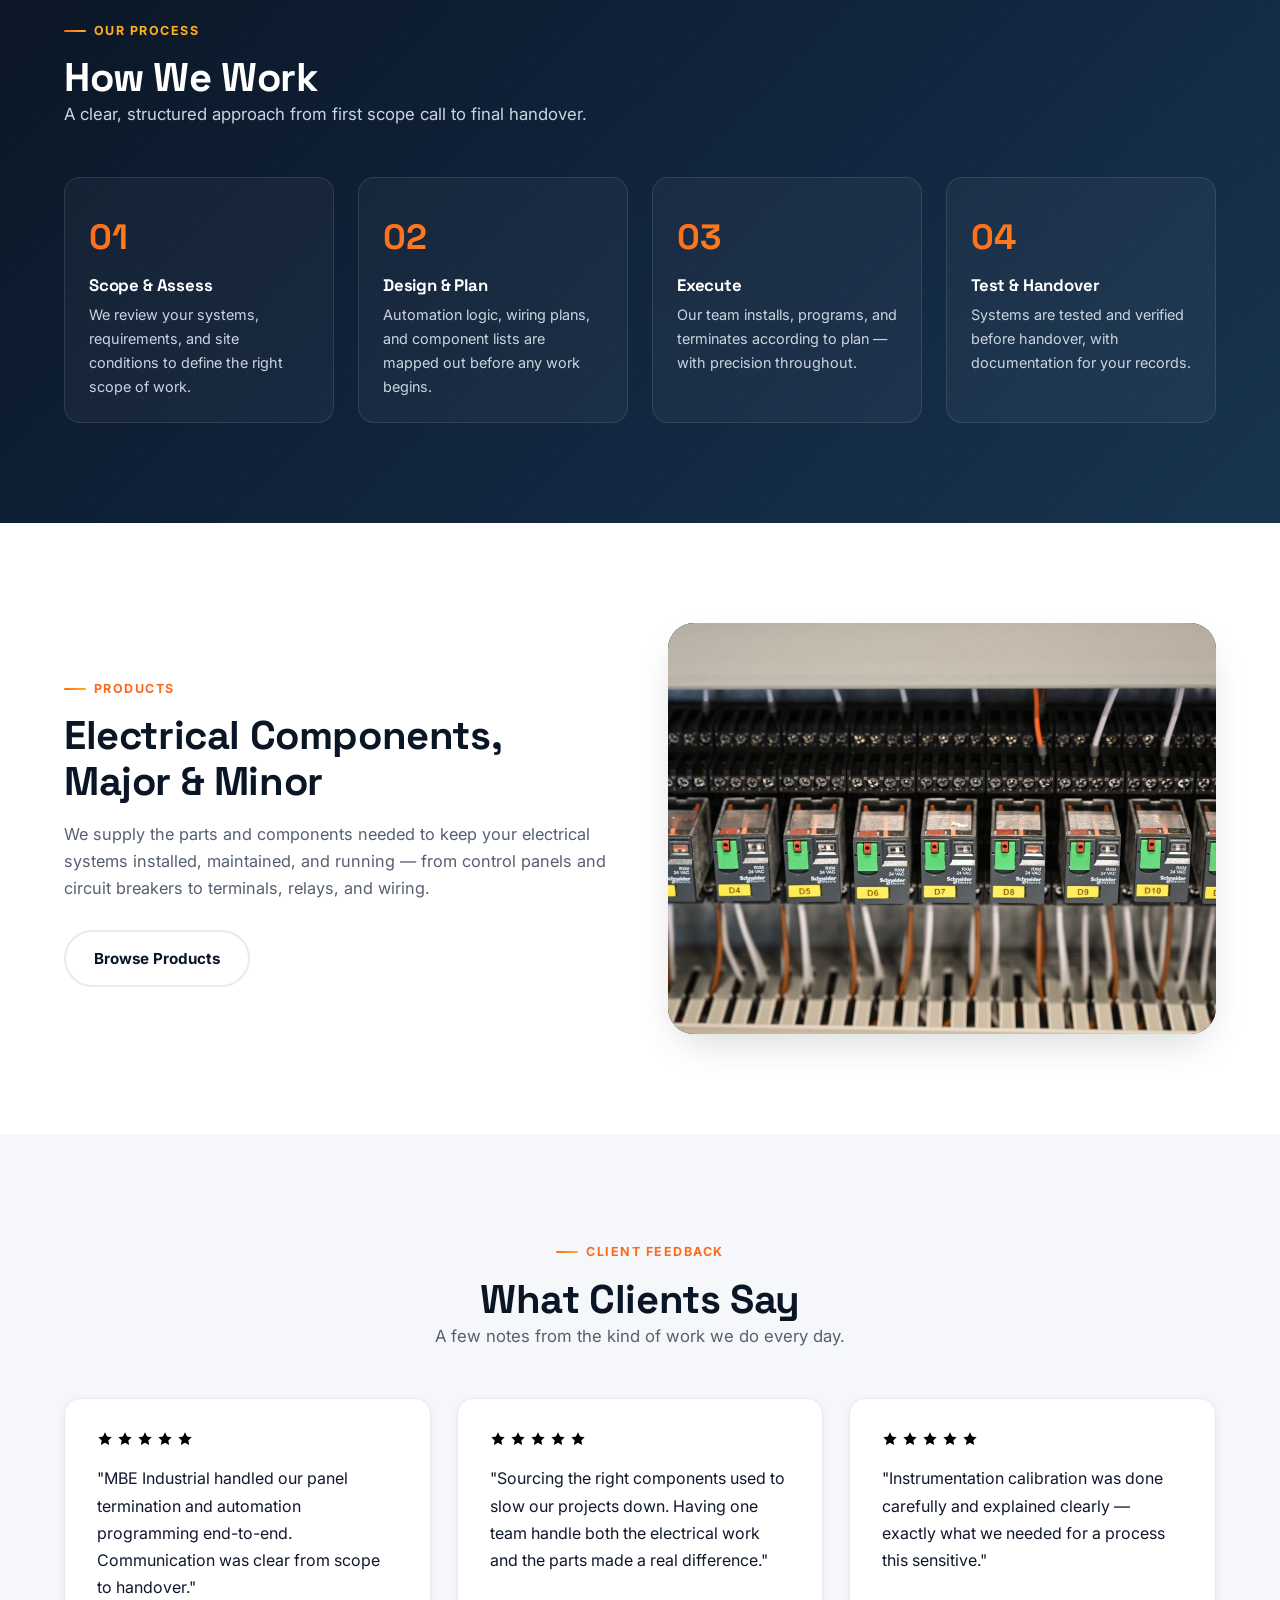
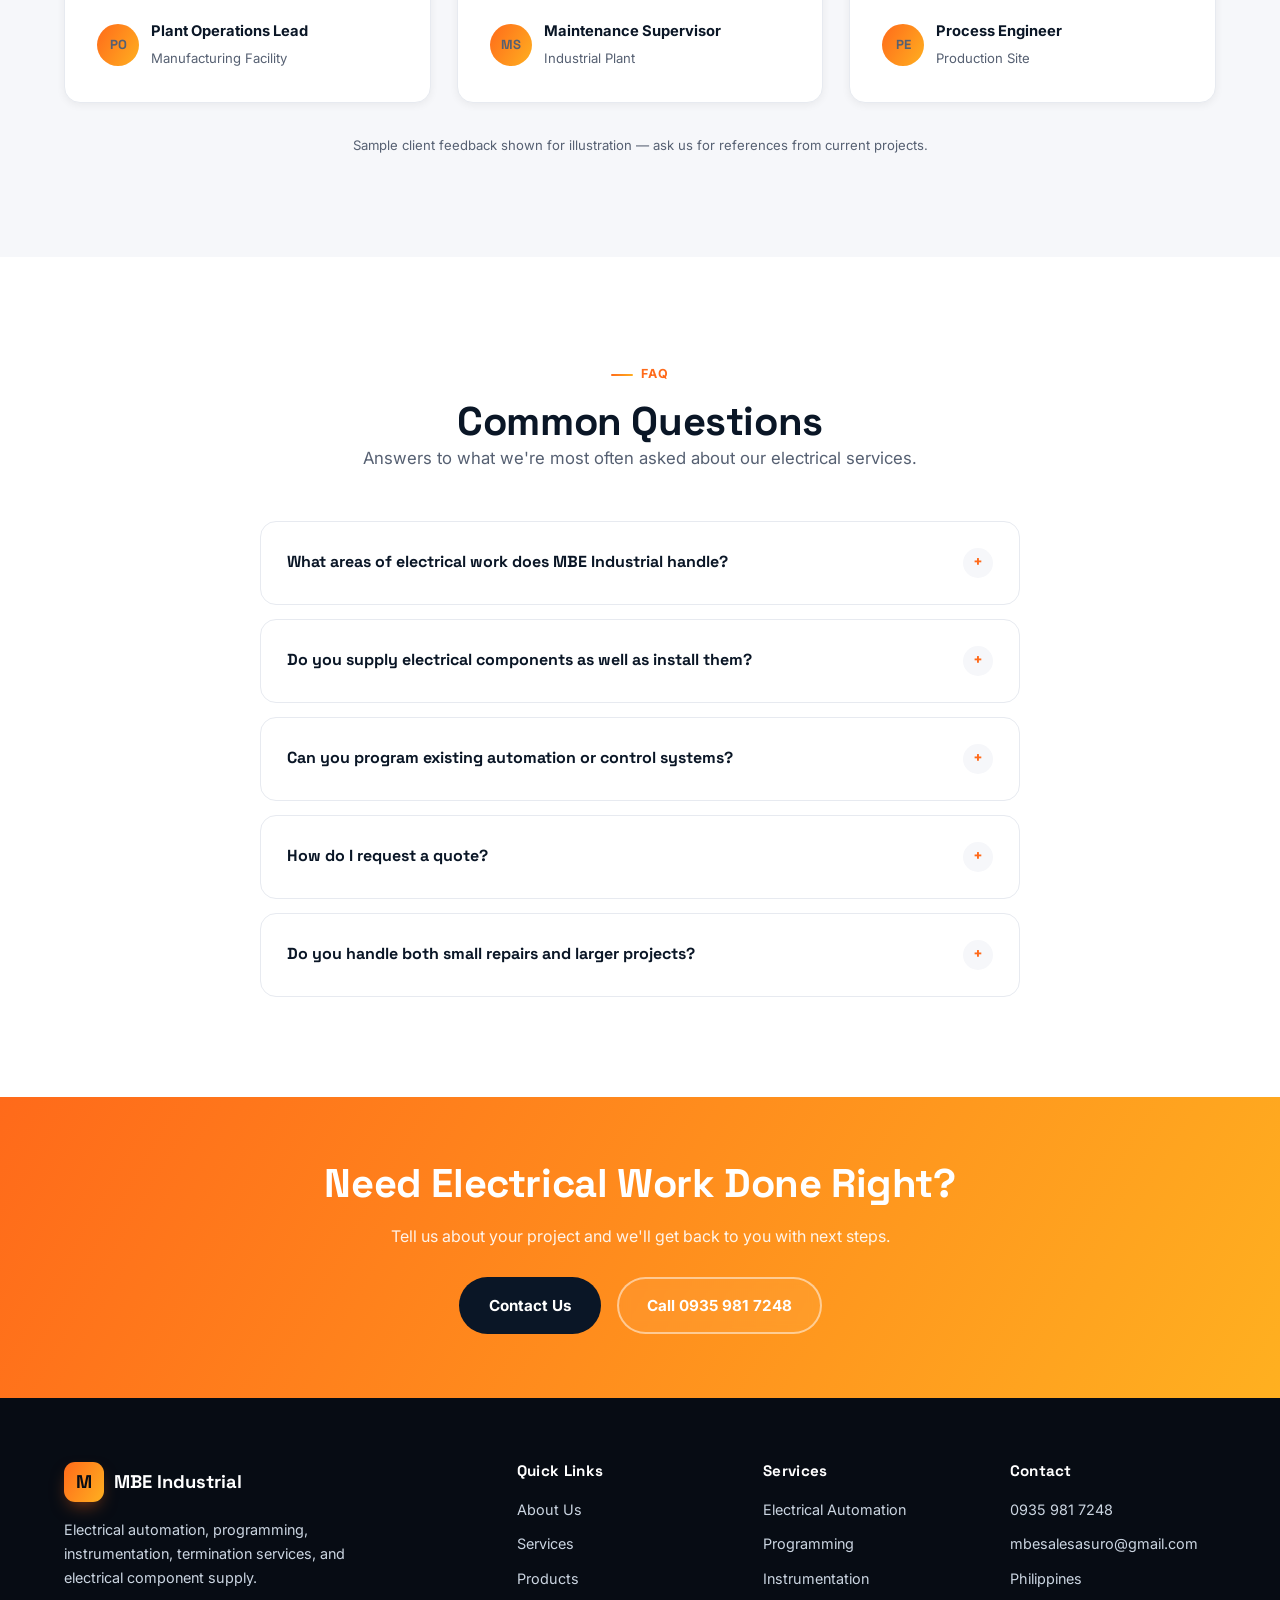
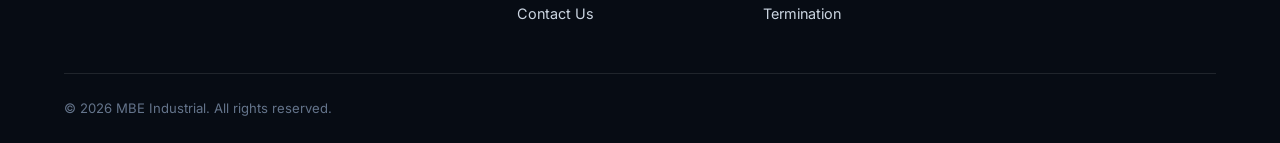
==== commit 094d42f9: "Add stock photography throughout the site (Pexels, free-to-use) - Homepage About and Products teaser" ====
--- a/index.html
+++ b/index.html
@@ -8,7 +8,7 @@
 <link rel="preconnect" href="https://fonts.googleapis.com">
 <link rel="preconnect" href="https://fonts.gstatic.com" crossorigin>
 <link href="https://fonts.googleapis.com/css2?family=Space+Grotesk:wght@500;600;700&family=Inter:wght@400;500;600;700;800&display=swap" rel="stylesheet">
-<link rel="stylesheet" href="css/style.css?v=4" />
+<link rel="stylesheet" href="css/style.css?v=5" />
 </head>
 <body>
 
@@ -110,7 +110,7 @@
 <section class="section">
   <div class="container split reveal">
     <div class="split__media">
-      <svg viewBox="0 0 24 24" fill="none" stroke="currentColor" stroke-width="1.5" stroke-linecap="round" stroke-linejoin="round" style="position:absolute; top:50%; left:50%; width:120px; height:120px; margin:-60px 0 0 -60px; color:rgba(255,176,32,0.5);"><path d="M13 2 3 14h9l-1 8 10-12h-9l1-8z"></path></svg>
+      <img src="images/about-teaser.jpg" alt="Electrician testing an industrial control panel" loading="lazy" />
     </div>
     <div>
       <span class="eyebrow">About MBE Industrial</span>
@@ -269,7 +269,7 @@
       </div>
     </div>
     <div class="split__media">
-      <svg viewBox="0 0 24 24" fill="none" stroke="currentColor" stroke-width="1.5" stroke-linecap="round" stroke-linejoin="round" style="position:absolute; top:50%; left:50%; width:120px; height:120px; margin:-60px 0 0 -60px; color:rgba(255,176,32,0.5);"><path d="M21 16V8a2 2 0 0 0-1-1.73l-7-4a2 2 0 0 0-2 0l-7 4A2 2 0 0 0 3 8v8a2 2 0 0 0 1 1.73l7 4a2 2 0 0 0 2 0l7-4A2 2 0 0 0 21 16z"></path><polyline points="3.27 6.96 12 12.01 20.73 6.96"></polyline><line x1="12" y1="22.08" x2="12" y2="12"></line></svg>
+      <img src="images/components.jpg" alt="Rows of electrical relay components in an industrial panel" loading="lazy" />
     </div>
   </div>
 </section>
@@ -425,6 +425,6 @@
   </div>
 </footer>
 
-<script src="js/script.js?v=4"></script>
+<script src="js/script.js?v=5"></script>
 </body>
 </html>
--- a/css/style.css
+++ b/css/style.css
@@ -971,6 +971,26 @@
   object-fit: cover;
   border-radius: 0;
   box-shadow: none;
+}
+
+.media-banner {
+  aspect-ratio: 21/7;
+  border-radius: var(--radius-lg);
+  box-shadow: var(--shadow);
+  overflow: hidden;
+  position: relative;
+}
+
+.media-banner img {
+  width: 100%;
+  height: 100%;
+  object-fit: cover;
+}
+
+@media (max-width: 720px) {
+  .media-banner {
+    aspect-ratio: 4/3;
+  }
 }
 
 /* Products */
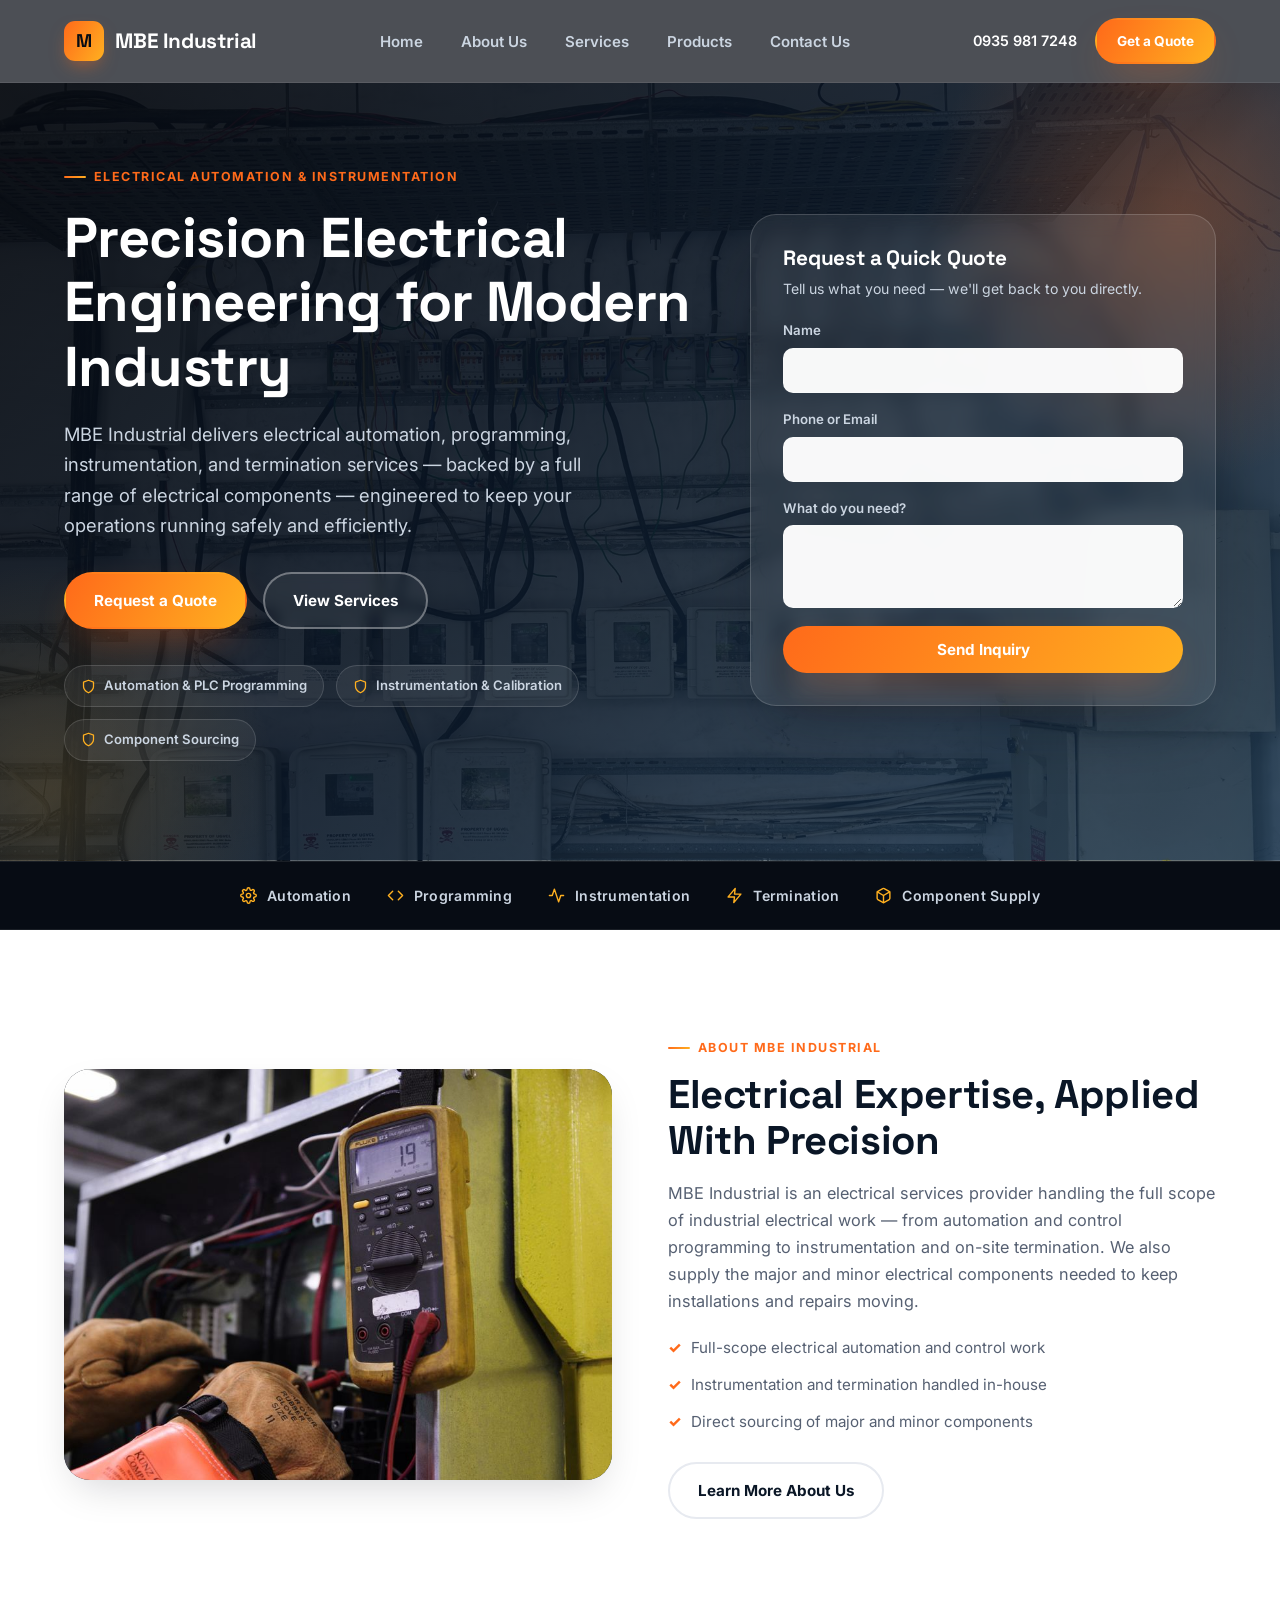
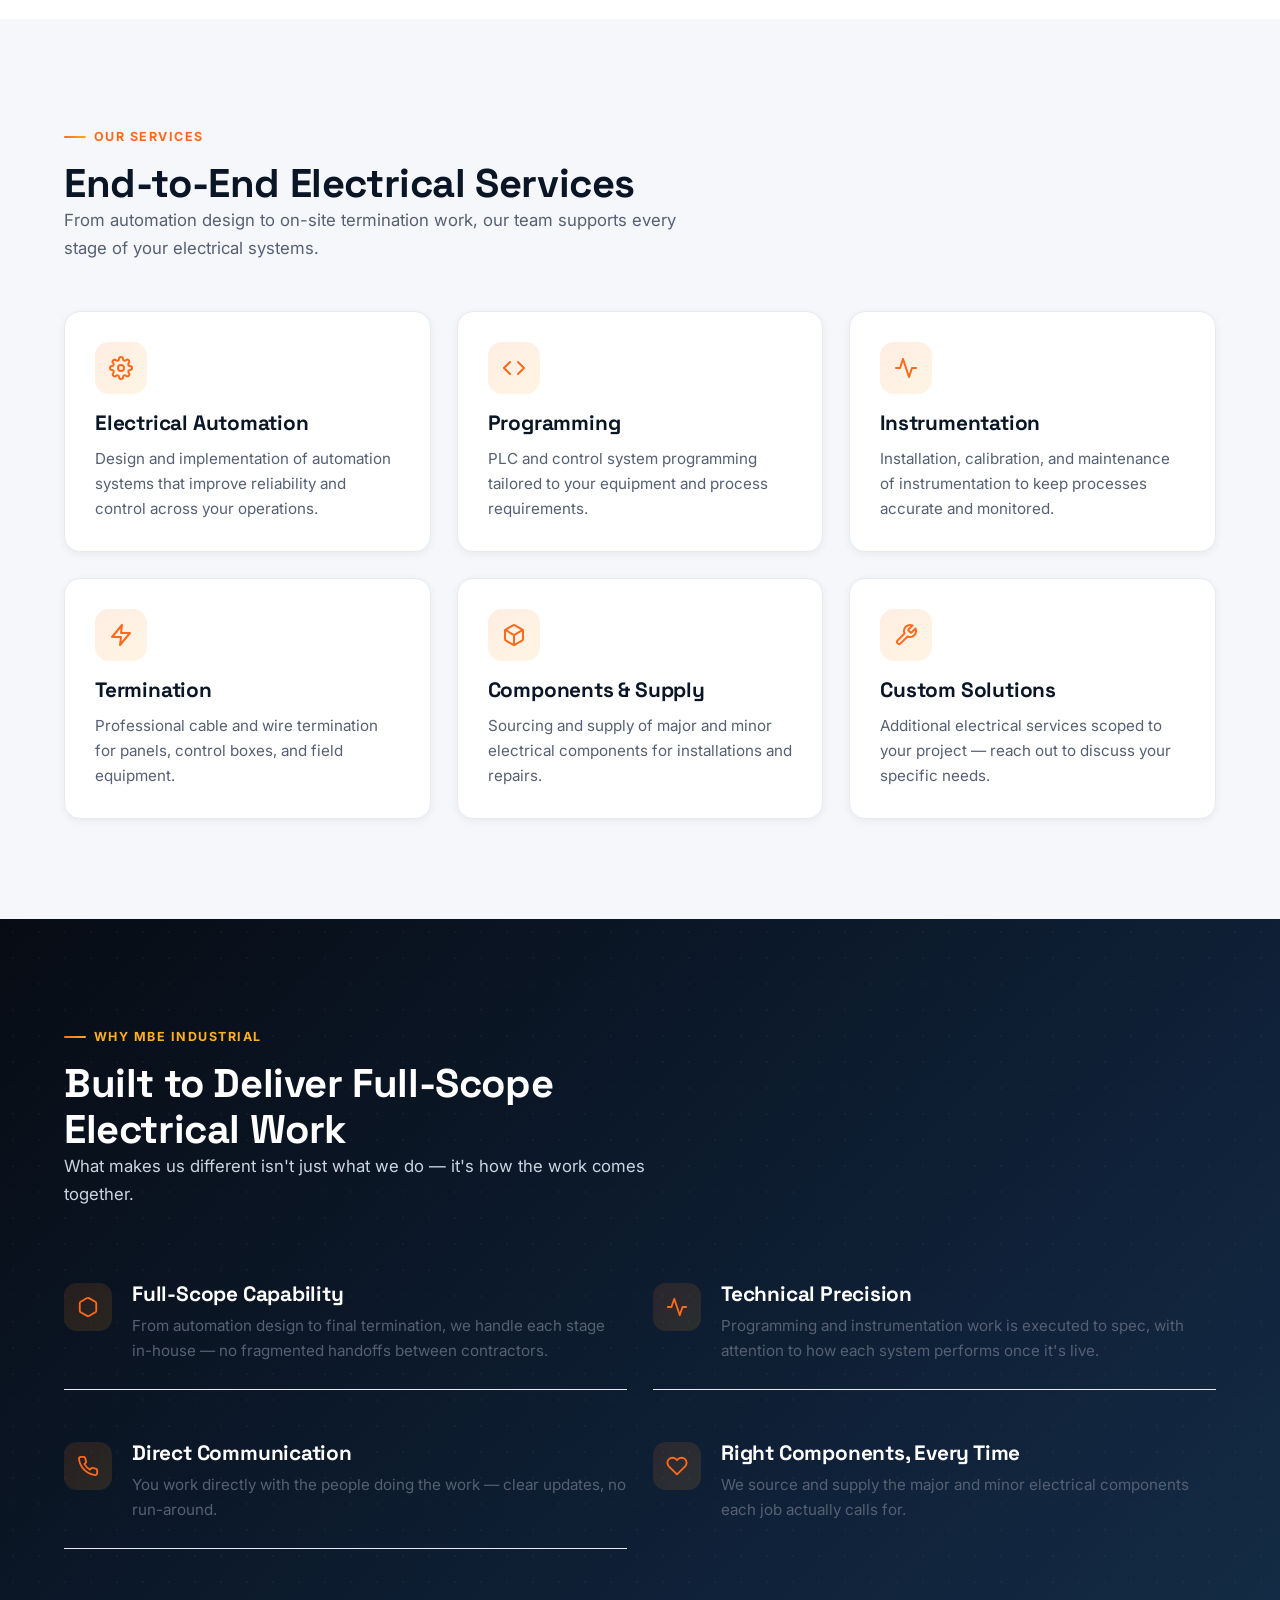
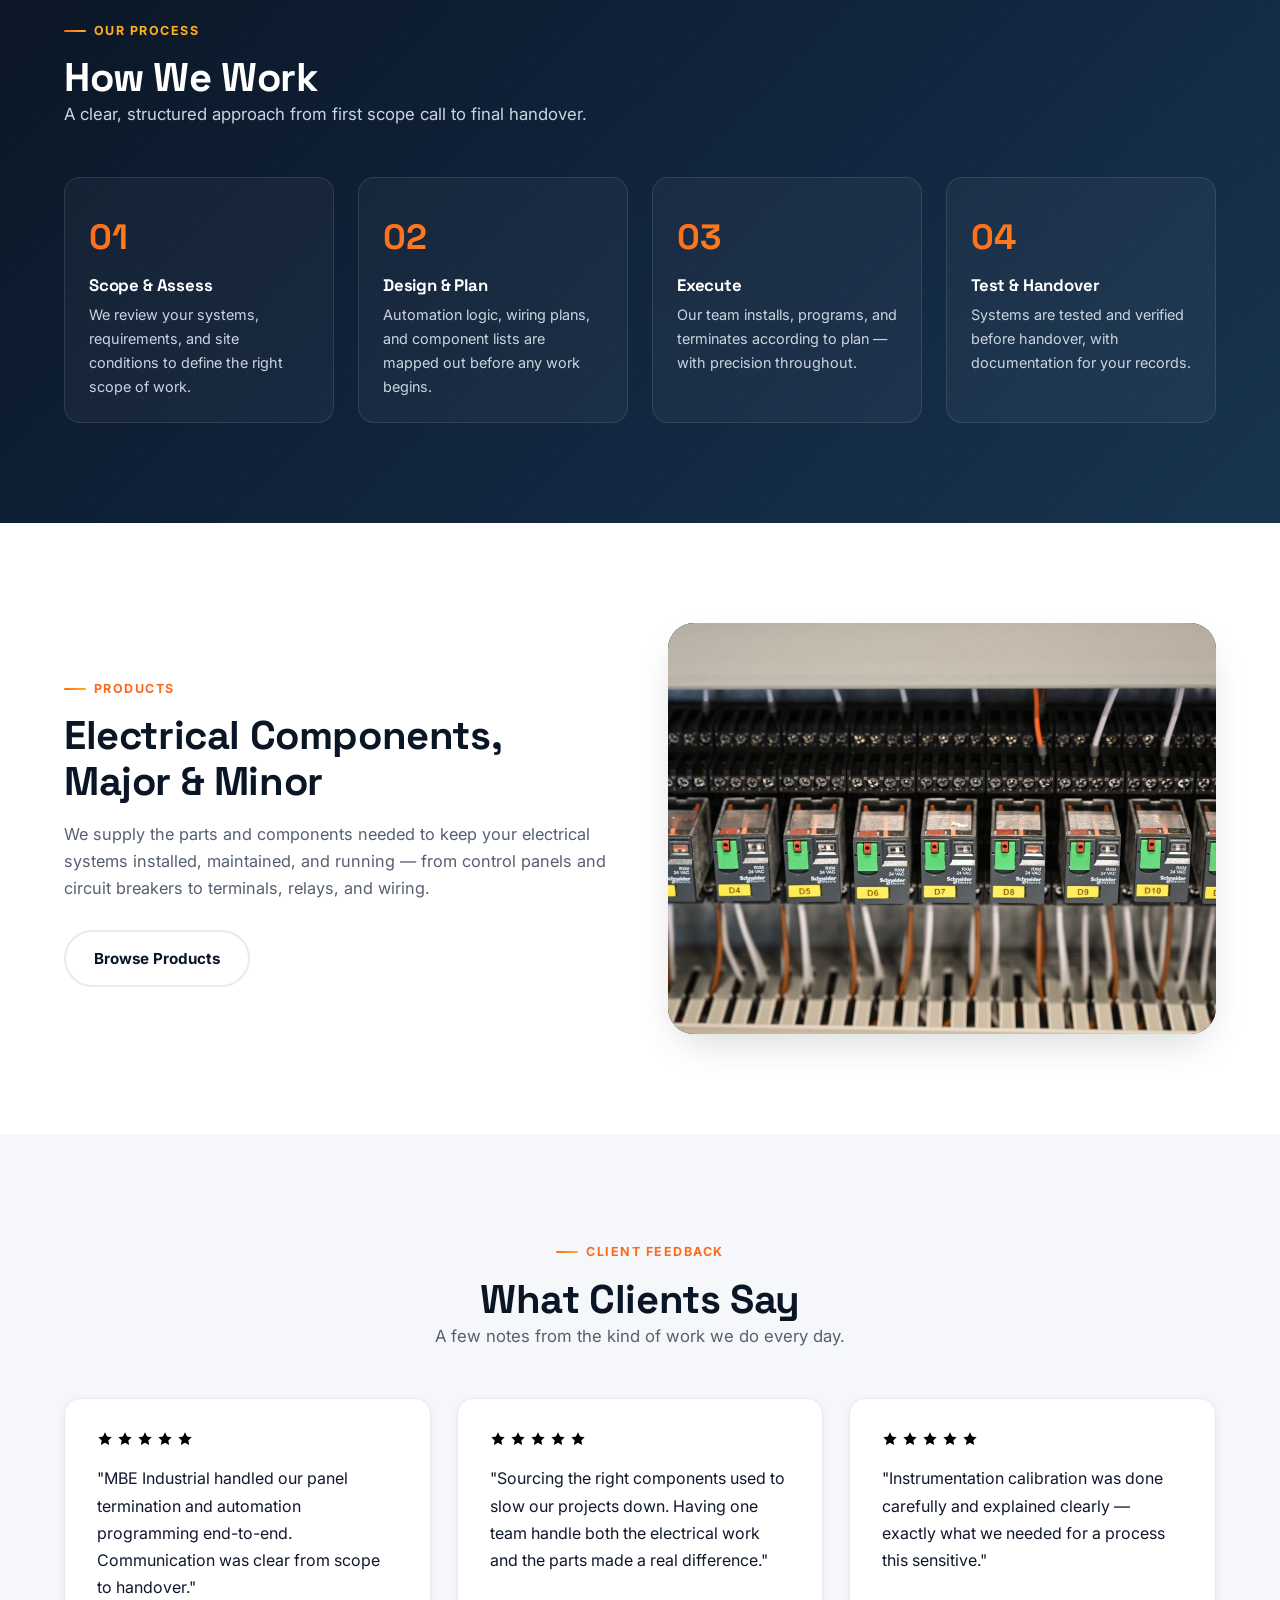
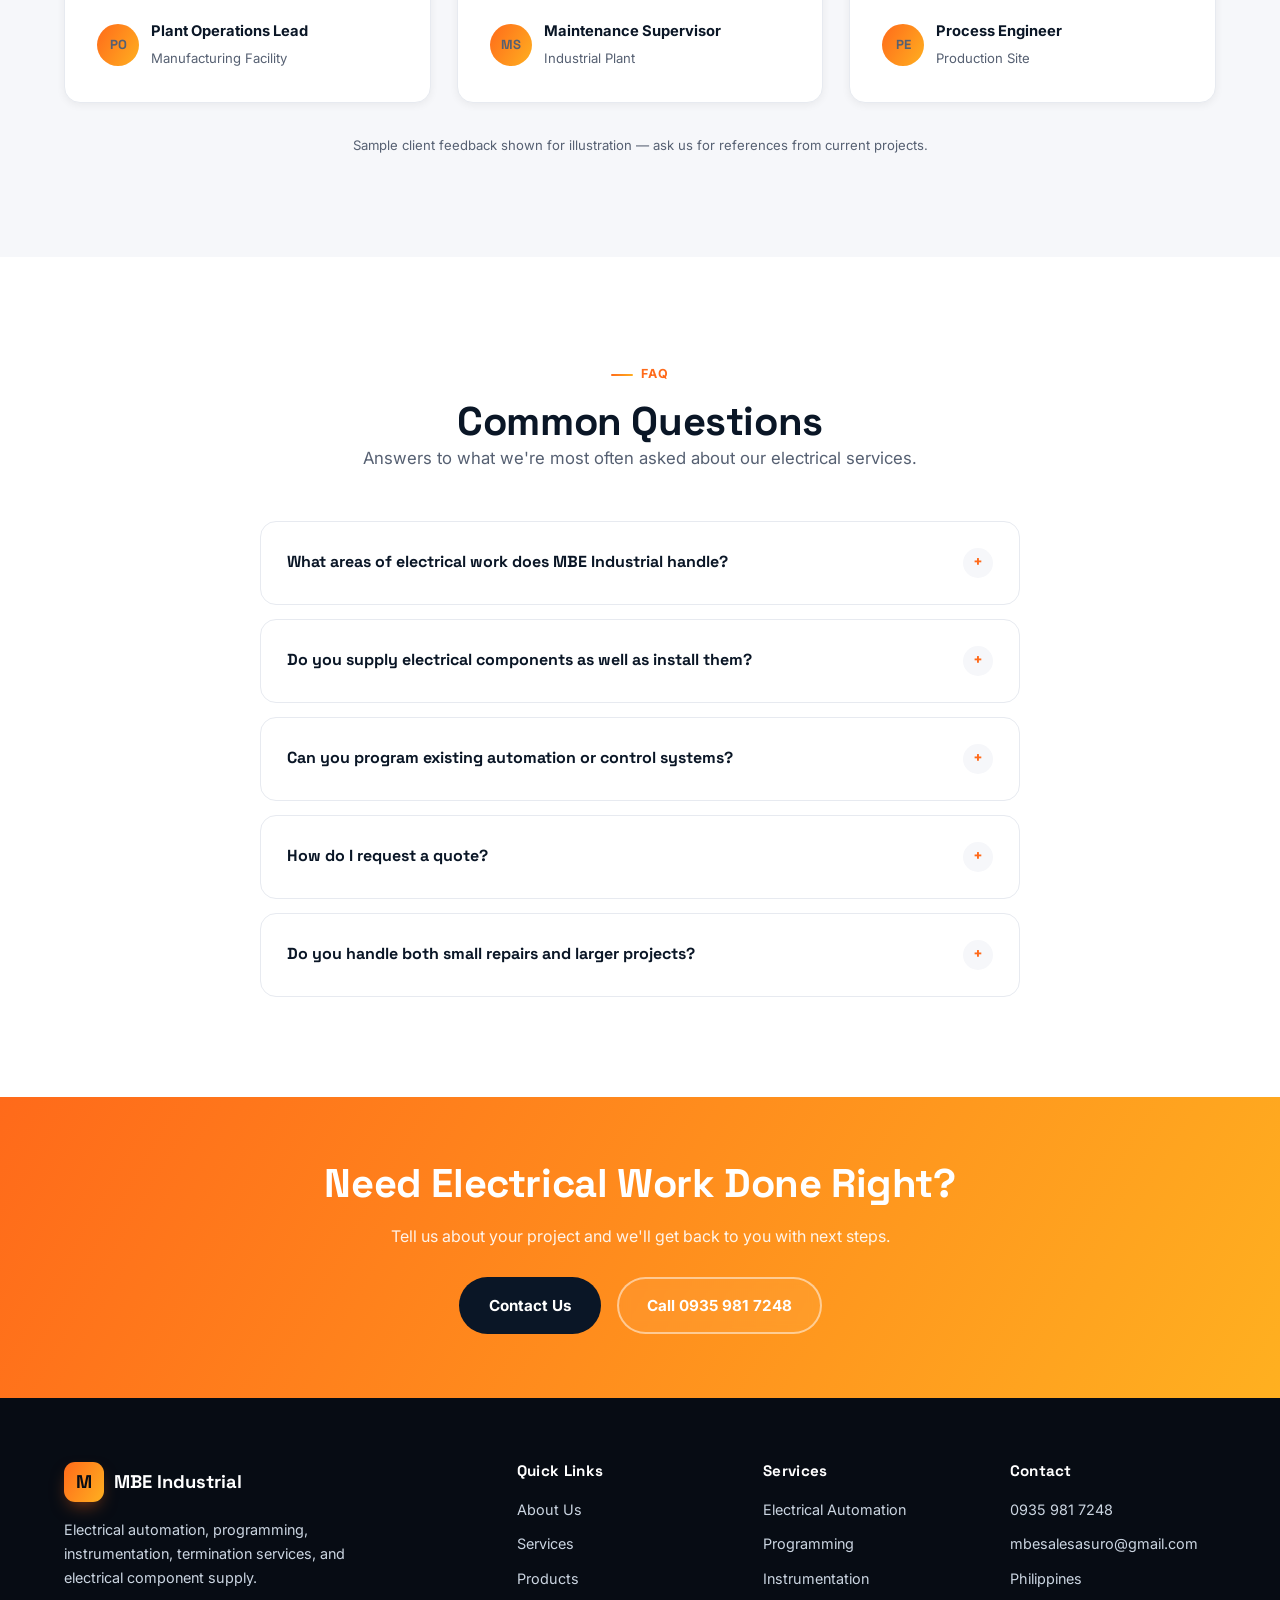
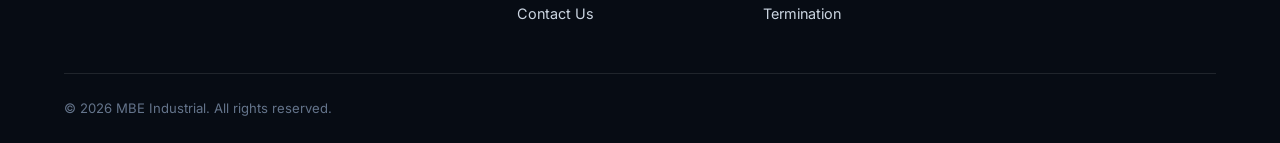
==== commit c5aa89ed: "Add clean URLs (drop .html from permalinks) Move about.html, services.html, products.html, contact.h" ====
--- a/index.html
+++ b/index.html
@@ -8,26 +8,26 @@
 <link rel="preconnect" href="https://fonts.googleapis.com">
 <link rel="preconnect" href="https://fonts.gstatic.com" crossorigin>
 <link href="https://fonts.googleapis.com/css2?family=Space+Grotesk:wght@500;600;700&family=Inter:wght@400;500;600;700;800&display=swap" rel="stylesheet">
-<link rel="stylesheet" href="css/style.css?v=5" />
+<link rel="stylesheet" href="/css/style.css?v=5" />
 </head>
 <body>
 
 <header class="site-header">
   <nav class="nav container">
-    <a href="index.html" class="brand">
+    <a href="/" class="brand">
       <span class="brand__mark">M</span>
       MBE Industrial
     </a>
     <ul class="nav__links">
-      <li><a href="index.html">Home</a></li>
-      <li><a href="about.html">About Us</a></li>
-      <li><a href="services.html">Services</a></li>
-      <li><a href="products.html">Products</a></li>
-      <li><a href="contact.html">Contact Us</a></li>
+      <li><a href="/">Home</a></li>
+      <li><a href="/about/">About Us</a></li>
+      <li><a href="/services/">Services</a></li>
+      <li><a href="/products/">Products</a></li>
+      <li><a href="/contact/">Contact Us</a></li>
     </ul>
     <div class="nav__cta">
       <a href="tel:+639359817248" class="nav__phone">0935 981 7248</a>
-      <a href="contact.html" class="btn btn--primary btn--sm">Get a Quote</a>
+      <a href="/contact/" class="btn btn--primary btn--sm">Get a Quote</a>
       <button class="nav__toggle" aria-label="Toggle menu">
         <span></span><span></span><span></span>
       </button>
@@ -42,8 +42,8 @@
       <h1>Precision Electrical Engineering for Modern Industry</h1>
       <p class="lead">MBE Industrial delivers electrical automation, programming, instrumentation, and termination services &mdash; backed by a full range of electrical components &mdash; engineered to keep your operations running safely and efficiently.</p>
       <div class="btn-row">
-        <a href="contact.html" class="btn btn--primary">Request a Quote</a>
-        <a href="services.html" class="btn btn--outline">View Services</a>
+        <a href="/contact/" class="btn btn--primary">Request a Quote</a>
+        <a href="/services/" class="btn btn--outline">View Services</a>
       </div>
       <div class="hero__badges">
         <span class="hero__badge">
@@ -110,7 +110,7 @@
 <section class="section">
   <div class="container split reveal">
     <div class="split__media">
-      <img src="images/about-teaser.jpg" alt="Electrician testing an industrial control panel" loading="lazy" />
+      <img src="/images/about-teaser.jpg" alt="Electrician testing an industrial control panel" loading="lazy" />
     </div>
     <div>
       <span class="eyebrow">About MBE Industrial</span>
@@ -122,7 +122,7 @@
         <li style="display:flex; gap:10px; align-items:baseline; color:var(--text-muted); font-size:0.95rem;"><span style="color:var(--orange); font-weight:800;">&#10003;</span> Direct sourcing of major and minor components</li>
       </ul>
       <div class="btn-row" style="margin-top:28px;">
-        <a href="about.html" class="btn btn--outline-dark">Learn More About Us</a>
+        <a href="/about/" class="btn btn--outline-dark">Learn More About Us</a>
       </div>
     </div>
   </div>
@@ -265,11 +265,11 @@
       <h2>Electrical Components, Major &amp; Minor</h2>
       <p style="margin-top:16px; color:var(--text-muted); font-size:1.02rem;">We supply the parts and components needed to keep your electrical systems installed, maintained, and running &mdash; from control panels and circuit breakers to terminals, relays, and wiring.</p>
       <div class="btn-row" style="margin-top:28px;">
-        <a href="products.html" class="btn btn--outline-dark">Browse Products</a>
+        <a href="/products/" class="btn btn--outline-dark">Browse Products</a>
       </div>
     </div>
     <div class="split__media">
-      <img src="images/components.jpg" alt="Rows of electrical relay components in an industrial panel" loading="lazy" />
+      <img src="/images/components.jpg" alt="Rows of electrical relay components in an industrial panel" loading="lazy" />
     </div>
   </div>
 </section>
@@ -376,7 +376,7 @@
     <h2>Need Electrical Work Done Right?</h2>
     <p>Tell us about your project and we'll get back to you with next steps.</p>
     <div class="btn-row">
-      <a href="contact.html" class="btn btn--dark">Contact Us</a>
+      <a href="/contact/" class="btn btn--dark">Contact Us</a>
       <a href="tel:+639359817248" class="btn btn--outline">Call 0935 981 7248</a>
     </div>
   </div>
@@ -395,10 +395,10 @@
       <div>
         <h4>Quick Links</h4>
         <ul>
-          <li><a href="about.html">About Us</a></li>
-          <li><a href="services.html">Services</a></li>
-          <li><a href="products.html">Products</a></li>
-          <li><a href="contact.html">Contact Us</a></li>
+          <li><a href="/about/">About Us</a></li>
+          <li><a href="/services/">Services</a></li>
+          <li><a href="/products/">Products</a></li>
+          <li><a href="/contact/">Contact Us</a></li>
         </ul>
       </div>
       <div>
@@ -425,6 +425,6 @@
   </div>
 </footer>
 
-<script src="js/script.js?v=5"></script>
+<script src="/js/script.js?v=5"></script>
 </body>
 </html>
